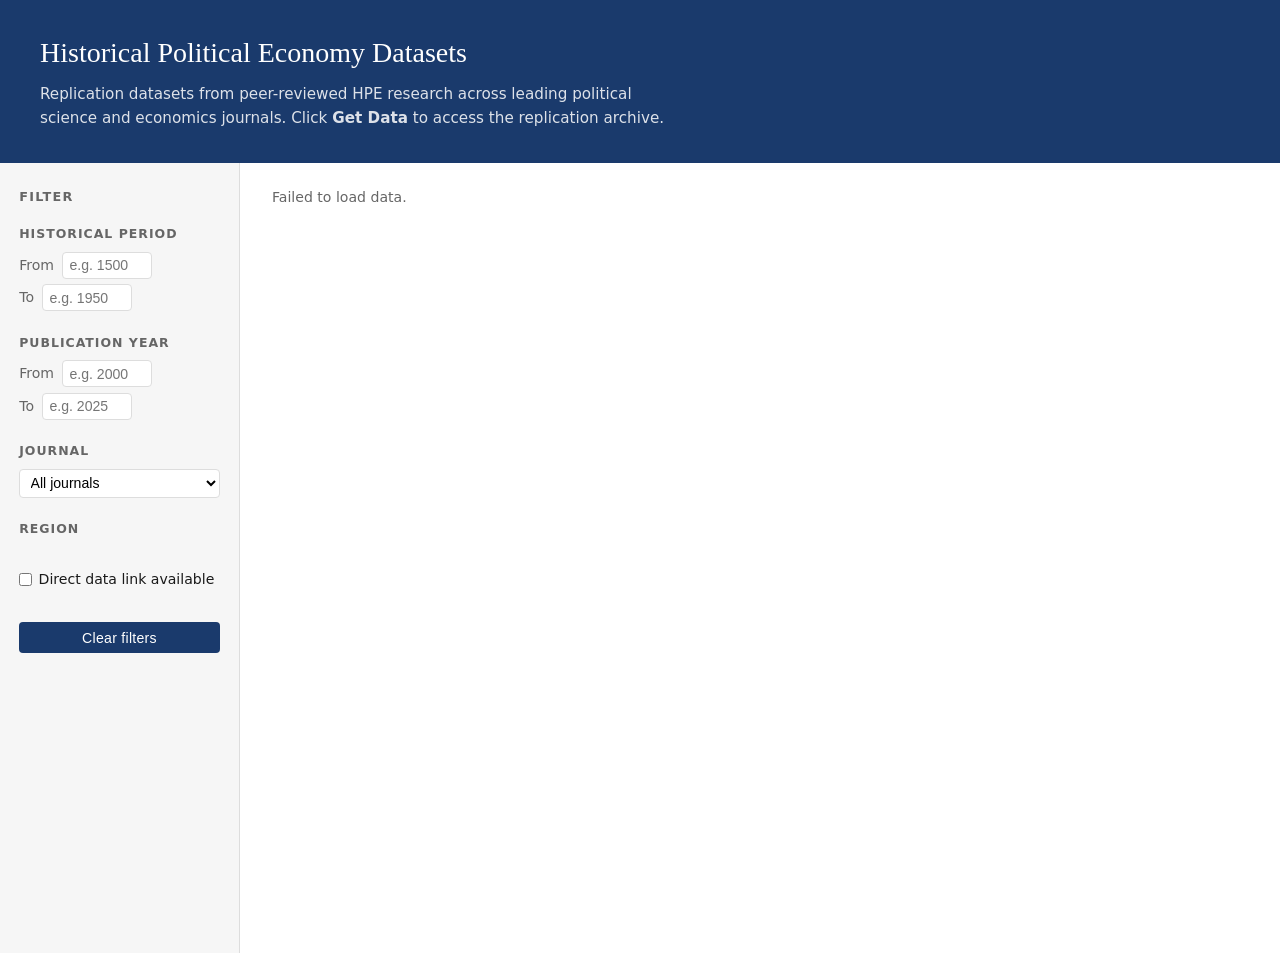
==== docs/index.html @ f0c0f616 "Additional work; project should now be able to produce the webpage" ====
<!DOCTYPE html>
<html lang="en">
<head>
  <meta charset="UTF-8">
  <meta name="viewport" content="width=device-width, initial-scale=1.0">
  <title>HPE Dataset Browser</title>
  <link rel="stylesheet" href="style.css">
</head>
<body>
  <header>
    <h1>Historical Political Economy Datasets</h1>
    <p class="subtitle">
      Replication datasets from peer-reviewed HPE research across leading political science
      and economics journals. Click <strong>Get Data</strong> to access the replication archive.
    </p>
  </header>

  <div class="layout">
    <aside class="filters">
      <h2>Filter</h2>

      <section>
        <h3>Historical Period</h3>
        <div class="range-inputs">
          <label>From <input type="number" id="period-from" placeholder="e.g. 1500"></label>
          <label>To <input type="number" id="period-to" placeholder="e.g. 1950"></label>
        </div>
      </section>

      <section>
        <h3>Publication Year</h3>
        <div class="range-inputs">
          <label>From <input type="number" id="pub-from" placeholder="e.g. 2000"></label>
          <label>To <input type="number" id="pub-to" placeholder="e.g. 2025"></label>
        </div>
      </section>

      <section>
        <h3>Journal</h3>
        <select id="journal-filter">
          <option value="">All journals</option>
        </select>
      </section>

      <section>
        <h3>Region</h3>
        <div id="region-filters" class="checkbox-group"></div>
      </section>

      <section>
        <label class="toggle-label">
          <input type="checkbox" id="data-available">
          Direct data link available
        </label>
      </section>

      <button id="clear-filters">Clear filters</button>
    </aside>

    <main>
      <p class="results-count" id="results-count"></p>
      <ul id="results" class="results-list"></ul>
    </main>
  </div>

  <script src="app.js"></script>
</body>
</html>
---- docs/style.css ----
:root {
  --navy:       #1a3a6c;
  --navy-light: #2c5aa0;
  --red:        #c8102e;
  --red-dark:   #a00d24;
  --grey-bg:    #f6f6f6;
  --grey-border:#ddd;
  --grey-muted: #666;
  --text:       #1a1a1a;
  --radius:     4px;
  --sans: system-ui, -apple-system, "Segoe UI", Helvetica, Arial, sans-serif;
  --serif: Georgia, "Times New Roman", serif;
}

*, *::before, *::after { box-sizing: border-box; margin: 0; padding: 0; }

body {
  font-family: var(--sans);
  font-size: 15px;
  color: var(--text);
  background: #fff;
  line-height: 1.5;
}

/* ── Header ─────────────────────────────────────────────────────────── */
header {
  background: var(--navy);
  color: #fff;
  padding: 2rem 2.5rem;
}

header h1 {
  font-family: var(--serif);
  font-size: 1.75rem;
  font-weight: normal;
  margin-bottom: .5rem;
}

.subtitle {
  font-size: .95rem;
  opacity: .85;
  max-width: 65ch;
  line-height: 1.6;
}

/* ── Layout ──────────────────────────────────────────────────────────── */
.layout {
  display: flex;
  min-height: calc(100vh - 110px);
}

/* ── Sidebar ─────────────────────────────────────────────────────────── */
aside.filters {
  width: 240px;
  flex-shrink: 0;
  padding: 1.5rem 1.2rem;
  background: var(--grey-bg);
  border-right: 1px solid var(--grey-border);
}

aside.filters h2 {
  font-size: .8rem;
  font-weight: 700;
  text-transform: uppercase;
  letter-spacing: .1em;
  color: var(--grey-muted);
  margin-bottom: 1.2rem;
}

aside.filters section {
  margin-bottom: 1.4rem;
}

aside.filters h3 {
  font-size: .78rem;
  font-weight: 700;
  text-transform: uppercase;
  letter-spacing: .08em;
  color: var(--grey-muted);
  margin-bottom: .5rem;
}

.range-inputs {
  display: flex;
  flex-direction: column;
  gap: .35rem;
}

.range-inputs label {
  display: flex;
  align-items: center;
  gap: .5rem;
  font-size: .88rem;
  color: var(--grey-muted);
}

.range-inputs input[type=number],
select {
  border: 1px solid var(--grey-border);
  border-radius: var(--radius);
  padding: .28rem .4rem;
  font-size: .88rem;
  background: #fff;
}

.range-inputs input[type=number] { width: 90px; }
select { width: 100%; }

.checkbox-group {
  display: flex;
  flex-direction: column;
  gap: .3rem;
  max-height: 200px;
  overflow-y: auto;
}

.checkbox-group label,
.toggle-label {
  display: flex;
  align-items: center;
  gap: .4rem;
  font-size: .88rem;
  cursor: pointer;
}

#clear-filters {
  margin-top: .6rem;
  width: 100%;
  padding: .45rem;
  background: var(--navy);
  color: #fff;
  border: none;
  border-radius: var(--radius);
  cursor: pointer;
  font-size: .88rem;
  letter-spacing: .02em;
}

#clear-filters:hover { background: var(--navy-light); }

/* ── Main / results ──────────────────────────────────────────────────── */
main {
  flex: 1;
  padding: 1.5rem 2rem;
  max-width: 860px;
}

.results-count {
  font-size: .88rem;
  color: var(--grey-muted);
  margin-bottom: 1rem;
}

.results-list {
  list-style: none;
  display: flex;
  flex-direction: column;
  gap: .85rem;
}

/* ── Card ────────────────────────────────────────────────────────────── */
.card {
  border: 1px solid var(--grey-border);
  border-radius: var(--radius);
  padding: 1rem 1.2rem;
  background: #fff;
}

.card-meta {
  display: flex;
  align-items: center;
  flex-wrap: wrap;
  gap: .5rem;
  margin-bottom: .4rem;
}

.journal-badge {
  font-size: .72rem;
  font-weight: 700;
  text-transform: uppercase;
  letter-spacing: .08em;
  color: var(--navy);
  background: #e4eaf5;
  padding: .1rem .45rem;
  border-radius: var(--radius);
}

.pub-year,
.hist-period {
  font-size: .82rem;
  color: var(--grey-muted);
}

.hist-period::before {
  content: '·';
  margin-right: .4rem;
}

.card-title {
  font-family: var(--serif);
  font-size: 1rem;
  font-weight: normal;
  line-height: 1.4;
  margin-bottom: .25rem;
}

.card-authors {
  font-size: .85rem;
  color: var(--grey-muted);
  margin-bottom: .55rem;
}

.tags {
  display: flex;
  flex-wrap: wrap;
  gap: .3rem;
  margin-bottom: .75rem;
}

.tag {
  font-size: .72rem;
  background: #eef4ee;
  border: 1px solid #c3d9c3;
  color: #2a5a2a;
  padding: .1rem .5rem;
  border-radius: 12px;
}

.card-actions {
  display: flex;
  align-items: center;
  gap: .6rem;
}

.btn-data {
  display: inline-block;
  background: var(--red);
  color: #fff;
  text-decoration: none;
  padding: .35rem .85rem;
  border-radius: var(--radius);
  font-size: .85rem;
  font-weight: 500;
}

.btn-data:hover { background: var(--red-dark); }

.btn-article {
  font-size: .85rem;
  color: var(--navy-light);
  text-decoration: none;
}

.btn-article:hover { text-decoration: underline; }

/* ── Responsive ──────────────────────────────────────────────────────── */
@media (max-width: 680px) {
  .layout { flex-direction: column; }
  aside.filters {
    width: 100%;
    border-right: none;
    border-bottom: 1px solid var(--grey-border);
  }
  main { padding: 1rem; }
}
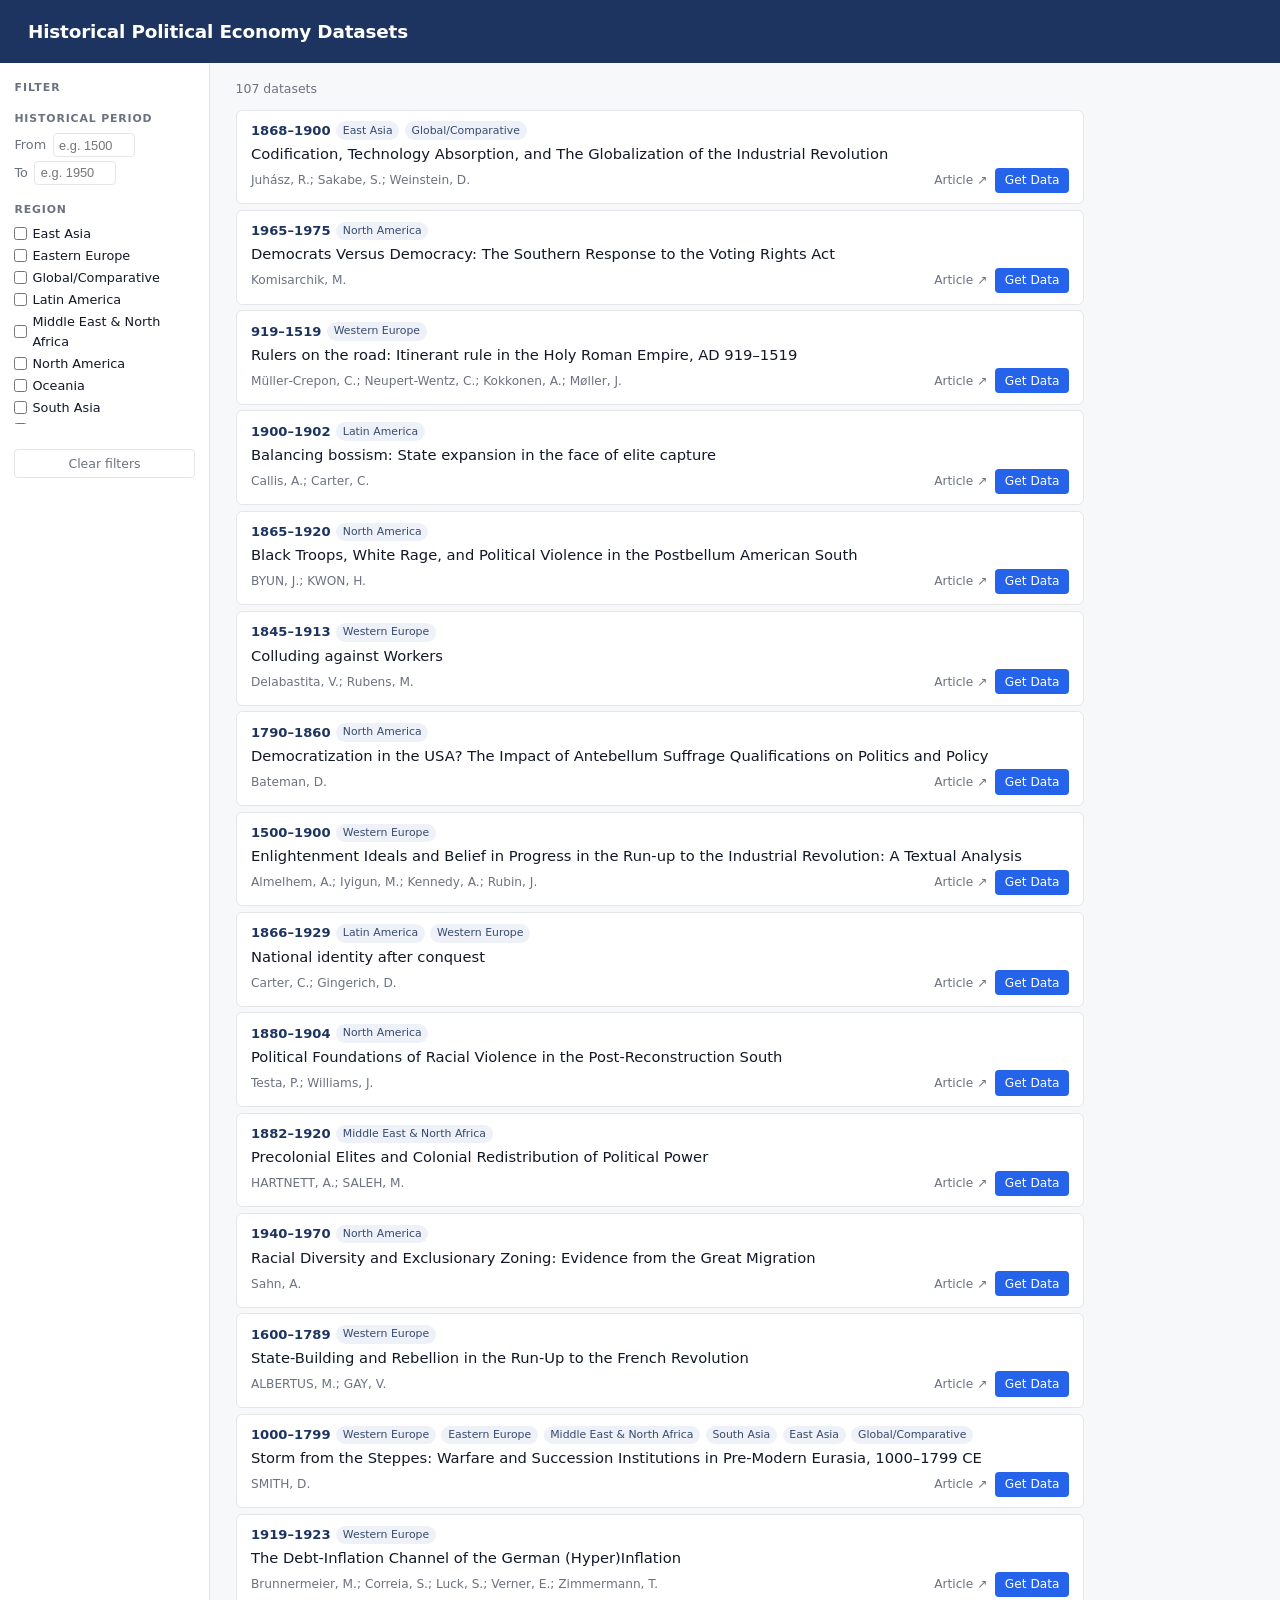
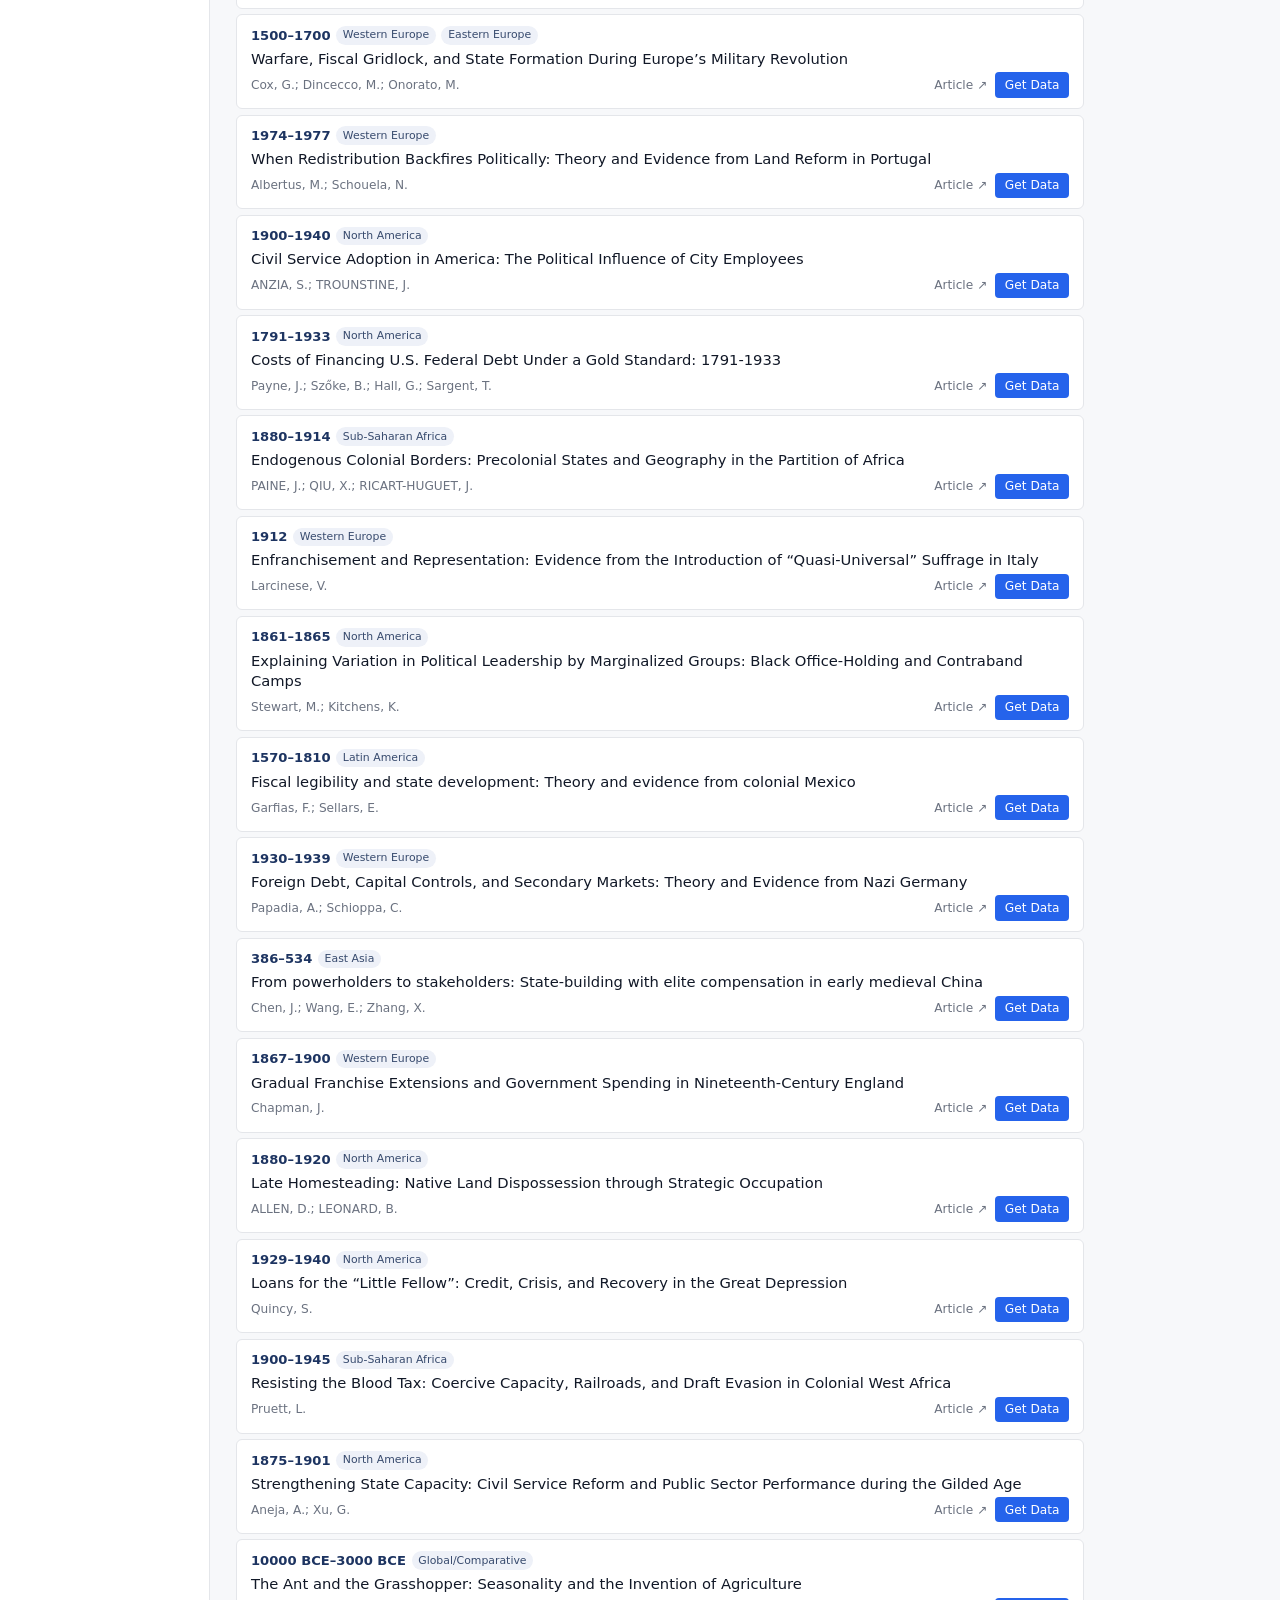
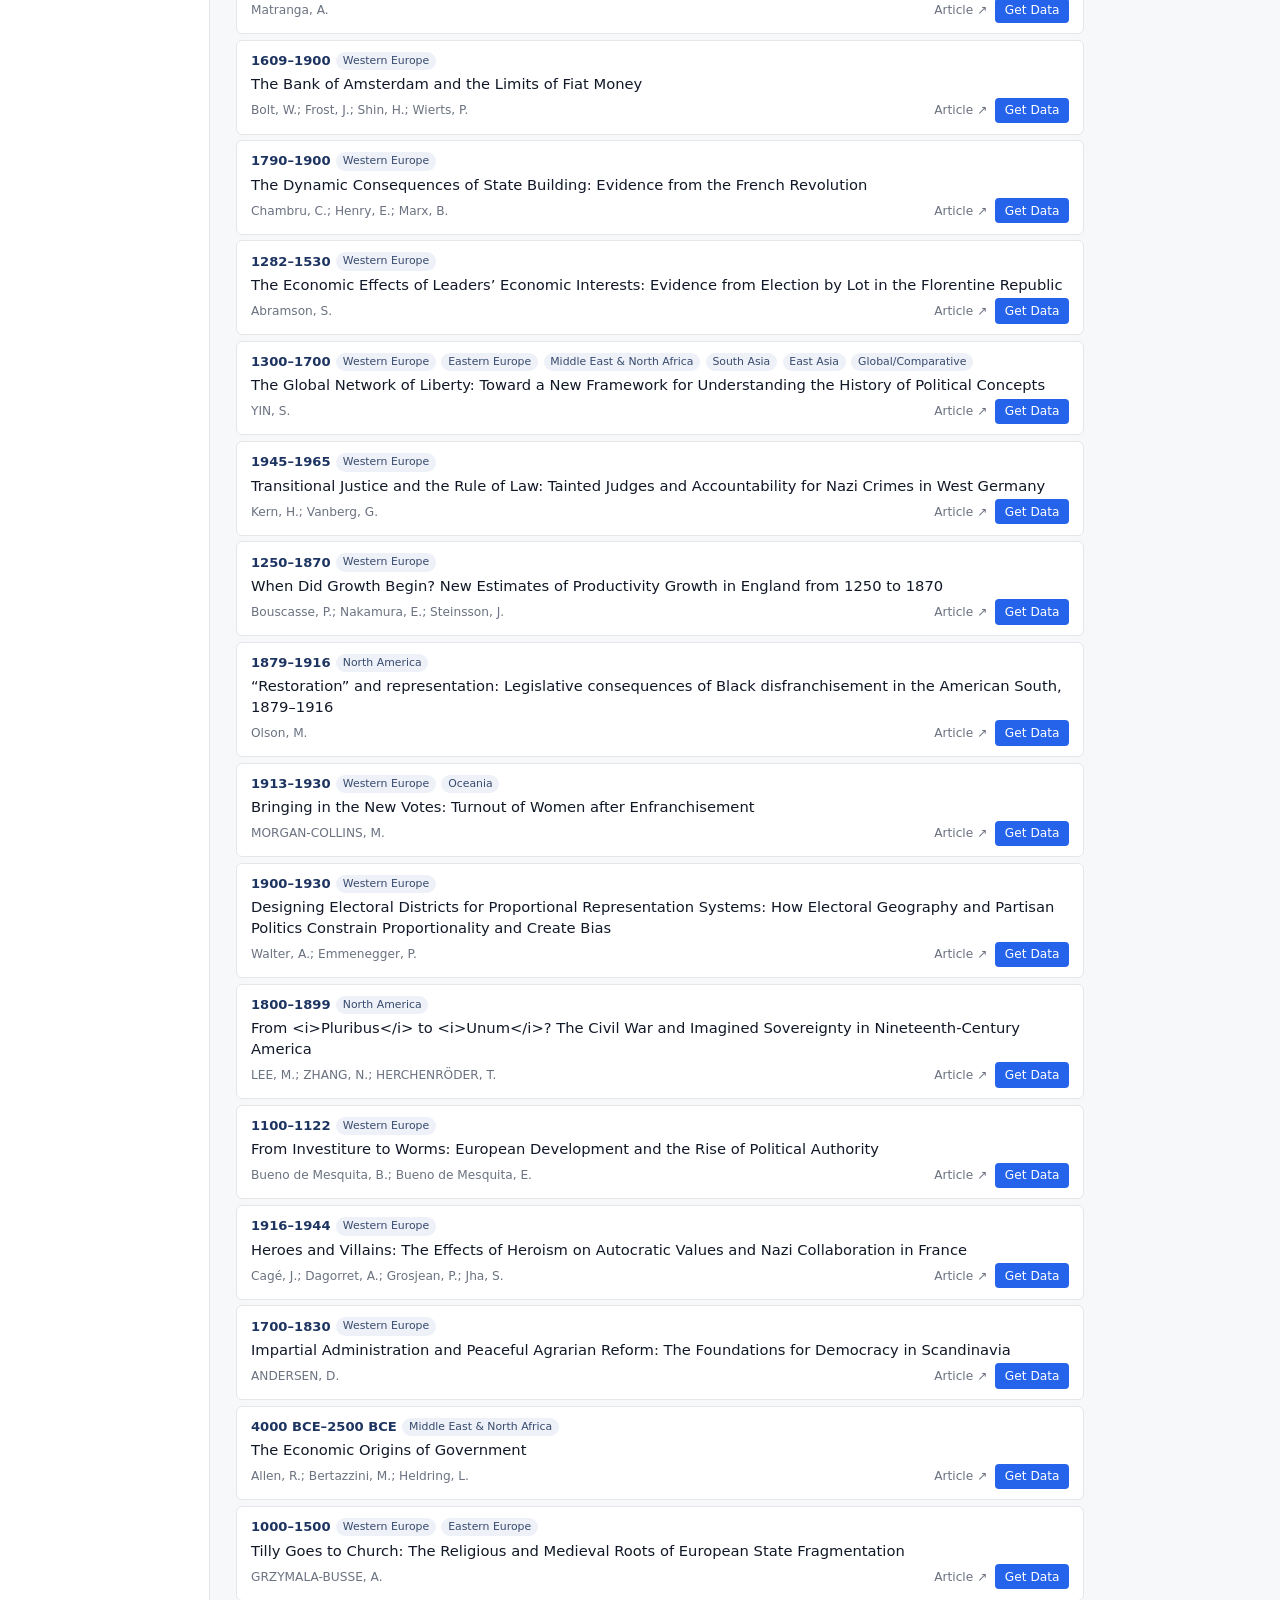
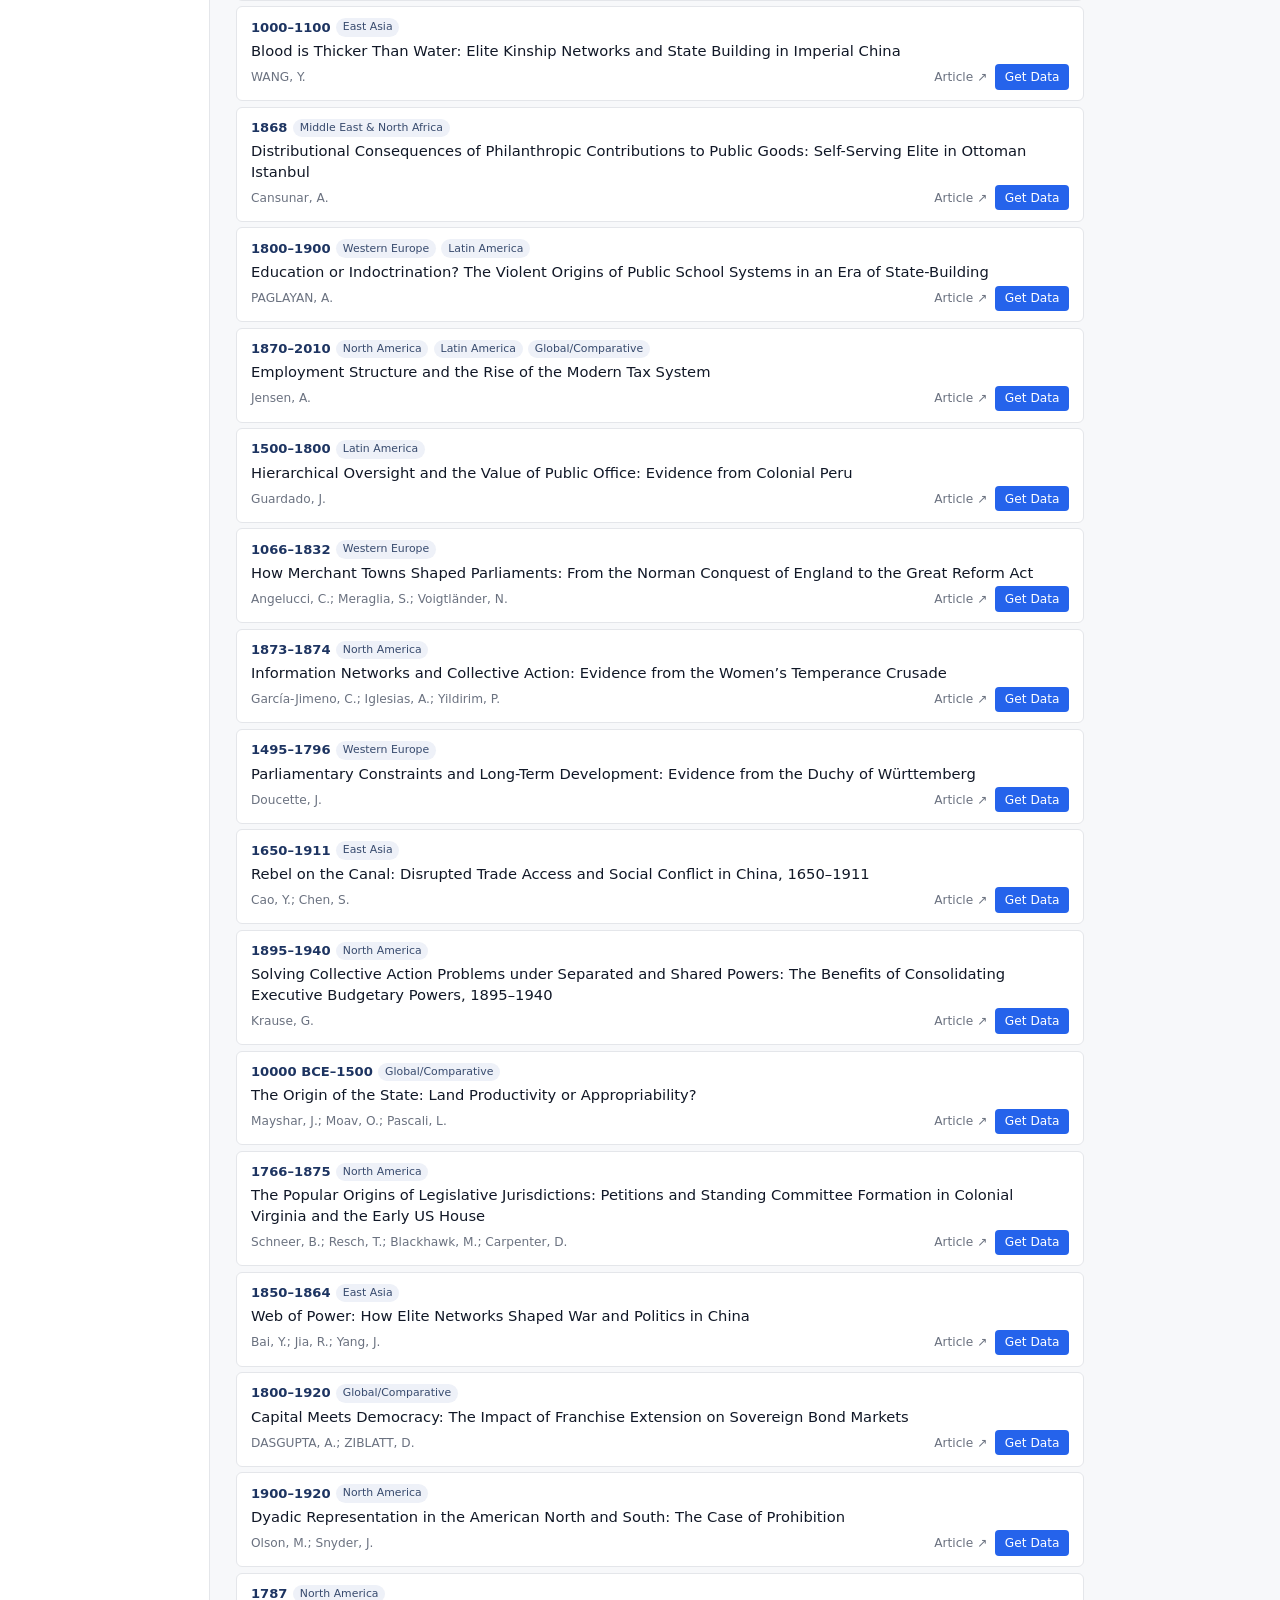
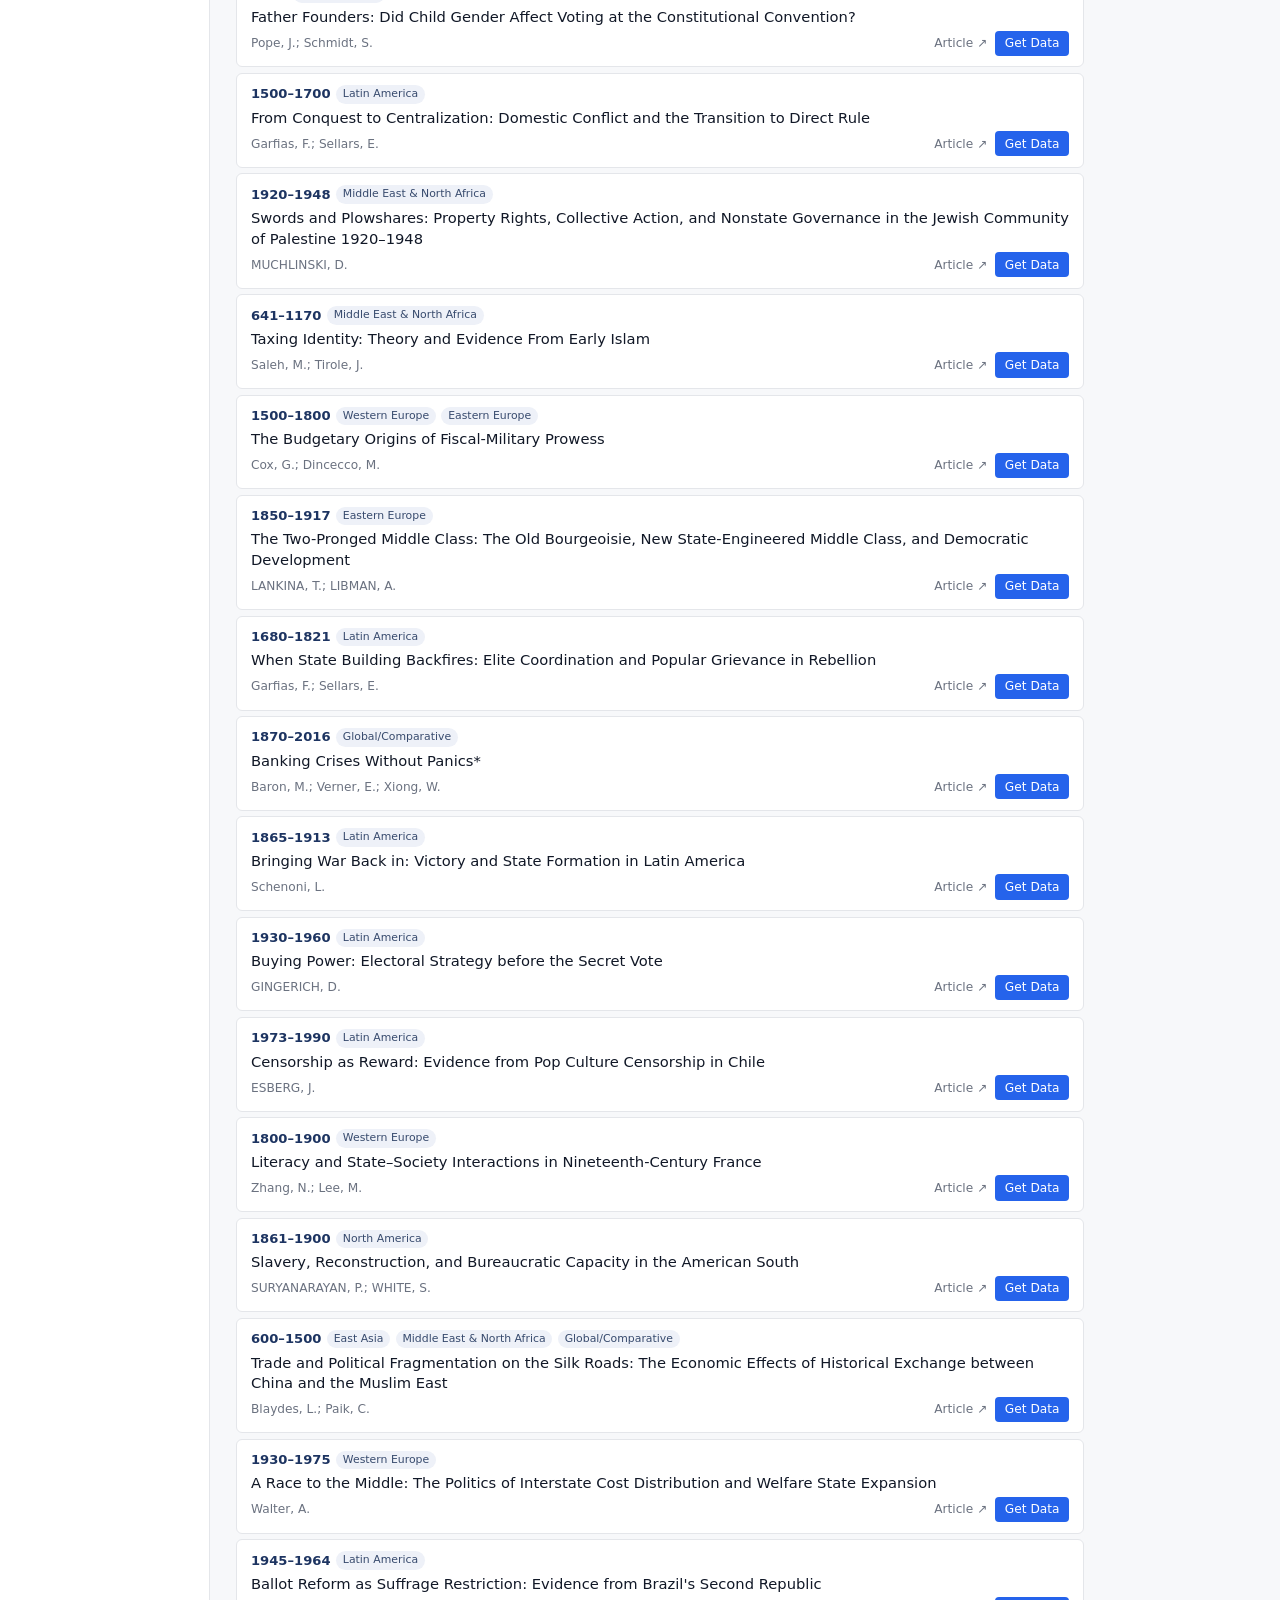
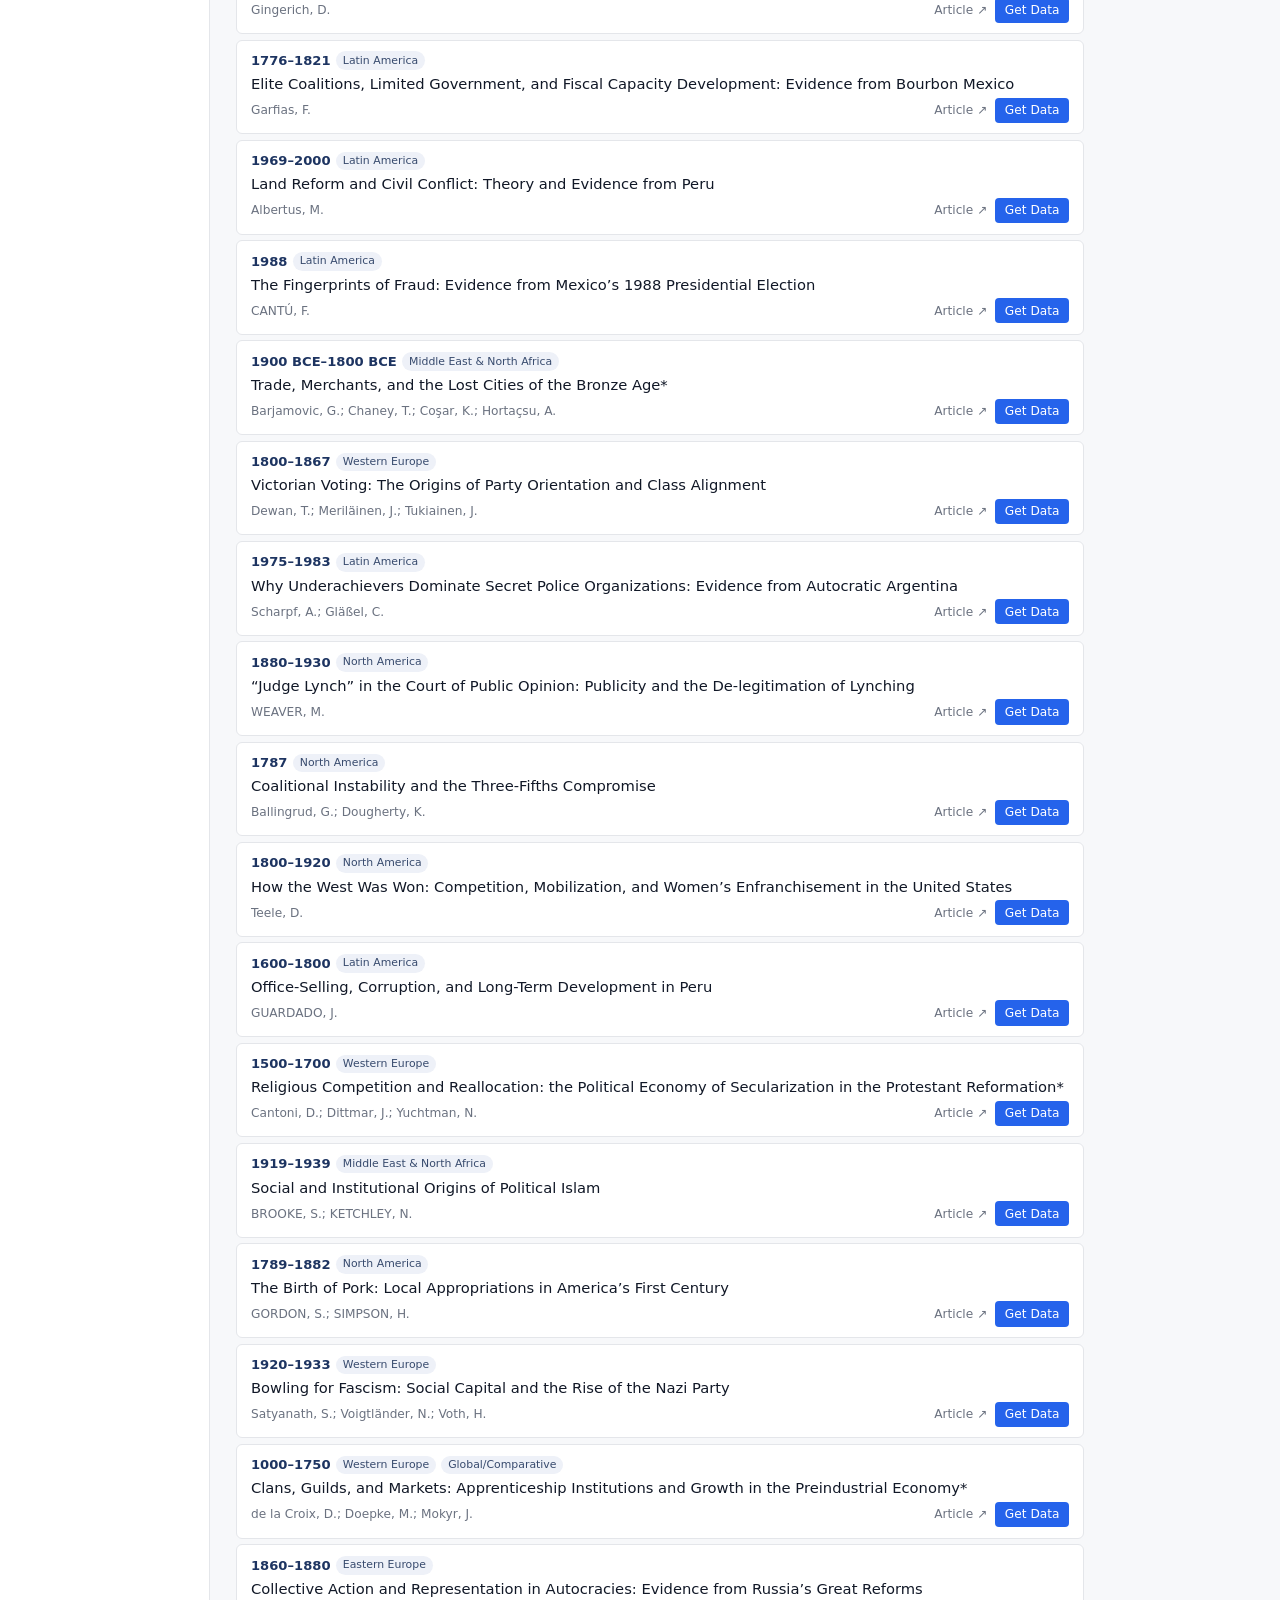
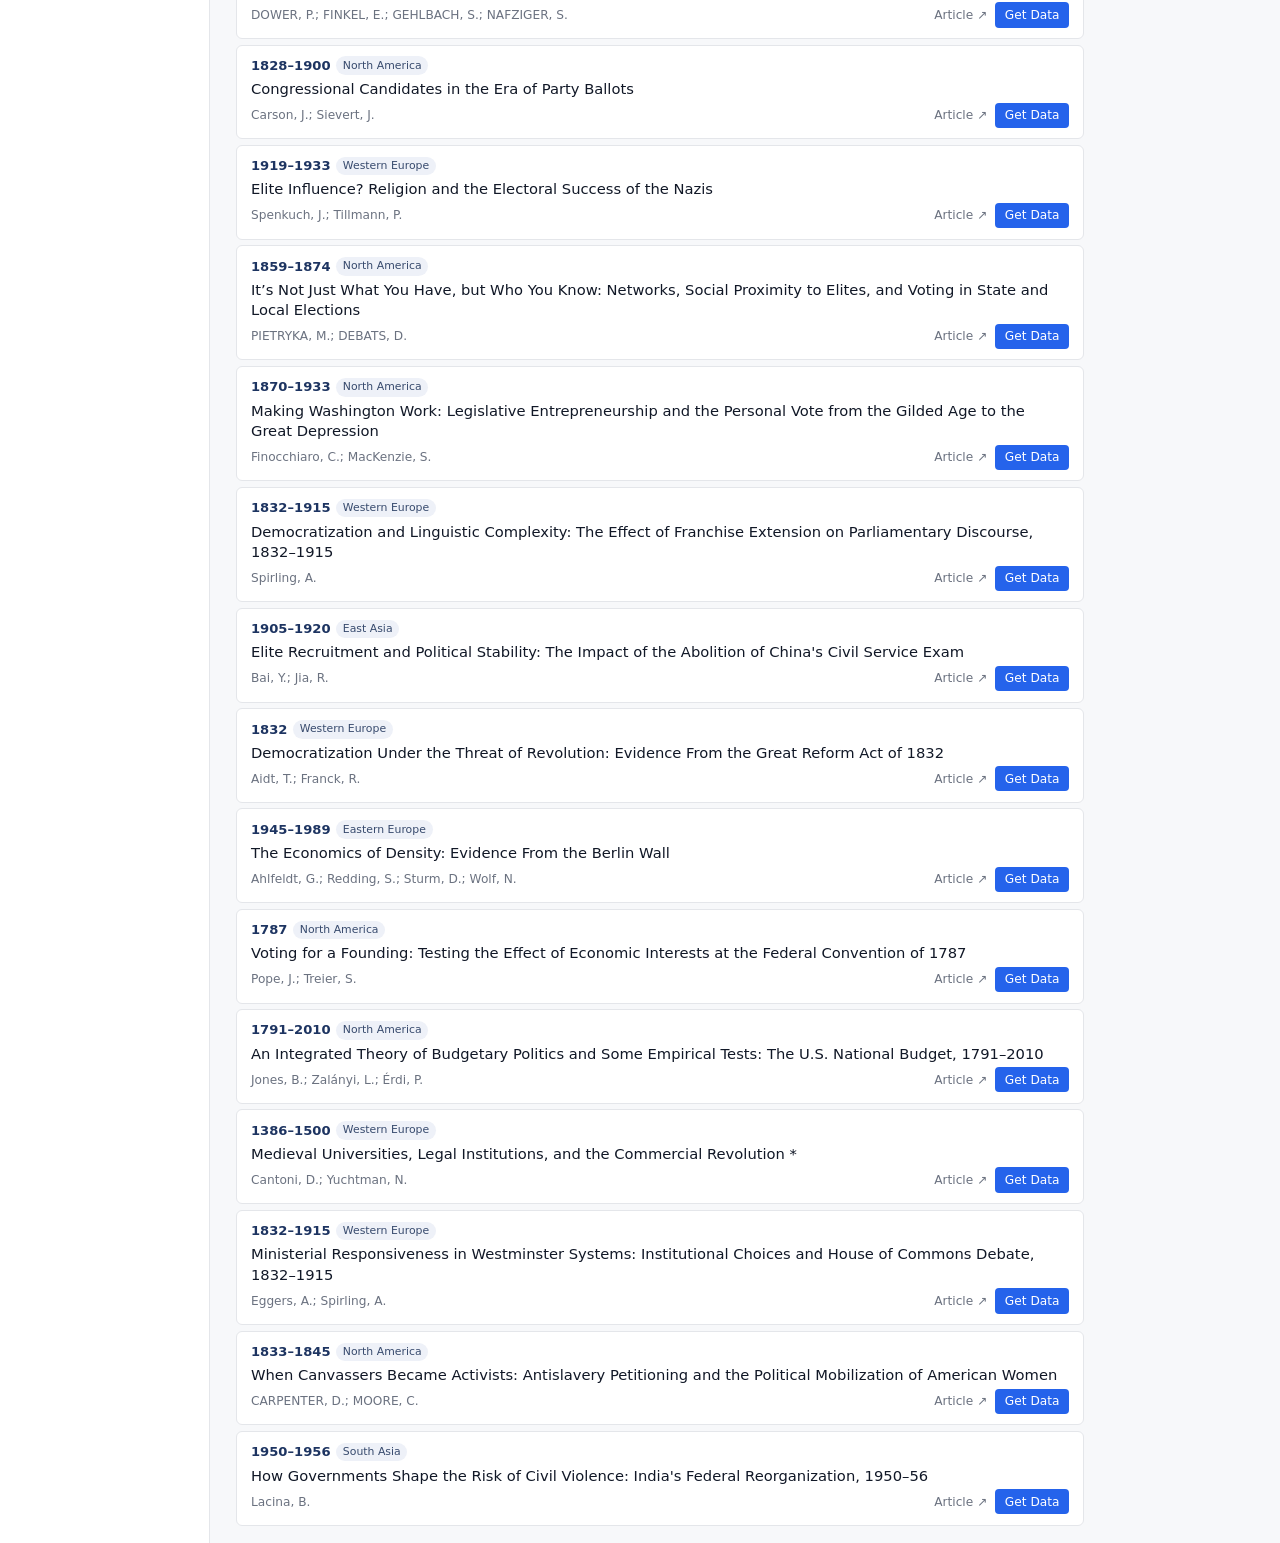
==== commit 79b371e7: "Website complete" ====
--- a/docs/index.html
+++ b/docs/index.html
@@ -9,10 +9,6 @@
 <body>
   <header>
     <h1>Historical Political Economy Datasets</h1>
-    <p class="subtitle">
-      Replication datasets from peer-reviewed HPE research across leading political science
-      and economics journals. Click <strong>Get Data</strong> to access the replication archive.
-    </p>
   </header>
 
   <div class="layout">
@@ -28,30 +24,8 @@
       </section>
 
       <section>
-        <h3>Publication Year</h3>
-        <div class="range-inputs">
-          <label>From <input type="number" id="pub-from" placeholder="e.g. 2000"></label>
-          <label>To <input type="number" id="pub-to" placeholder="e.g. 2025"></label>
-        </div>
-      </section>
-
-      <section>
-        <h3>Journal</h3>
-        <select id="journal-filter">
-          <option value="">All journals</option>
-        </select>
-      </section>
-
-      <section>
         <h3>Region</h3>
         <div id="region-filters" class="checkbox-group"></div>
-      </section>
-
-      <section>
-        <label class="toggle-label">
-          <input type="checkbox" id="data-available">
-          Direct data link available
-        </label>
       </section>
 
       <button id="clear-filters">Clear filters</button>
--- a/docs/style.css
+++ b/docs/style.css
@@ -1,265 +1,247 @@
 :root {
-  --navy:       #1a3a6c;
-  --navy-light: #2c5aa0;
-  --red:        #c8102e;
-  --red-dark:   #a00d24;
-  --grey-bg:    #f6f6f6;
-  --grey-border:#ddd;
-  --grey-muted: #666;
-  --text:       #1a1a1a;
-  --radius:     4px;
+  --primary:  #1d3461;
+  --accent:   #2563eb;
+  --bg:       #f7f8fa;
+  --surface:  #ffffff;
+  --border:   #e4e6ea;
+  --muted:    #6b7280;
+  --text:     #111827;
+  --radius:   6px;
   --sans: system-ui, -apple-system, "Segoe UI", Helvetica, Arial, sans-serif;
-  --serif: Georgia, "Times New Roman", serif;
 }
 
 *, *::before, *::after { box-sizing: border-box; margin: 0; padding: 0; }
 
 body {
   font-family: var(--sans);
-  font-size: 15px;
-  color: var(--text);
-  background: #fff;
+  font-size: 14px;
+  color: var(--text);
+  background: var(--bg);
   line-height: 1.5;
 }
 
 /* ── Header ─────────────────────────────────────────────────────────── */
 header {
-  background: var(--navy);
+  background: var(--primary);
   color: #fff;
-  padding: 2rem 2.5rem;
+  padding: 1.1rem 1.75rem;
 }
 
 header h1 {
-  font-family: var(--serif);
-  font-size: 1.75rem;
-  font-weight: normal;
-  margin-bottom: .5rem;
-}
-
-.subtitle {
-  font-size: .95rem;
-  opacity: .85;
-  max-width: 65ch;
-  line-height: 1.6;
+  font-size: 1.15rem;
+  font-weight: 600;
+  letter-spacing: -.01em;
 }
 
 /* ── Layout ──────────────────────────────────────────────────────────── */
 .layout {
   display: flex;
-  min-height: calc(100vh - 110px);
+  min-height: calc(100vh - 52px);
 }
 
 /* ── Sidebar ─────────────────────────────────────────────────────────── */
 aside.filters {
-  width: 240px;
+  width: 210px;
   flex-shrink: 0;
-  padding: 1.5rem 1.2rem;
-  background: var(--grey-bg);
-  border-right: 1px solid var(--grey-border);
+  padding: 1.1rem .9rem;
+  background: var(--surface);
+  border-right: 1px solid var(--border);
 }
 
 aside.filters h2 {
-  font-size: .8rem;
+  font-size: .68rem;
   font-weight: 700;
   text-transform: uppercase;
   letter-spacing: .1em;
-  color: var(--grey-muted);
-  margin-bottom: 1.2rem;
+  color: var(--muted);
+  margin-bottom: .9rem;
 }
 
 aside.filters section {
-  margin-bottom: 1.4rem;
+  margin-bottom: 1.1rem;
 }
 
 aside.filters h3 {
-  font-size: .78rem;
+  font-size: .68rem;
   font-weight: 700;
   text-transform: uppercase;
   letter-spacing: .08em;
-  color: var(--grey-muted);
-  margin-bottom: .5rem;
+  color: var(--muted);
+  margin-bottom: .35rem;
 }
 
 .range-inputs {
+  display: flex;
+  flex-direction: column;
+  gap: .22rem;
+}
+
+.range-inputs label {
+  display: flex;
+  align-items: center;
+  gap: .4rem;
+  font-size: .8rem;
+  color: var(--muted);
+}
+
+.range-inputs input[type=number],
+select {
+  border: 1px solid var(--border);
+  border-radius: 4px;
+  padding: .22rem .35rem;
+  font-size: .8rem;
+  background: #fff;
+  color: var(--text);
+}
+
+.range-inputs input[type=number] { width: 82px; }
+select { width: 100%; }
+
+.checkbox-group {
+  display: flex;
+  flex-direction: column;
+  gap: .18rem;
+  max-height: 200px;
+  overflow-y: auto;
+}
+
+.checkbox-group label {
+  display: flex;
+  align-items: center;
+  gap: .32rem;
+  font-size: .8rem;
+  cursor: pointer;
+}
+
+#clear-filters {
+  margin-top: .45rem;
+  width: 100%;
+  padding: .38rem;
+  background: transparent;
+  color: var(--muted);
+  border: 1px solid var(--border);
+  border-radius: 4px;
+  cursor: pointer;
+  font-size: .78rem;
+  font-family: var(--sans);
+}
+
+#clear-filters:hover {
+  background: var(--bg);
+  color: var(--text);
+}
+
+/* ── Main ────────────────────────────────────────────────────────────── */
+main {
+  flex: 1;
+  padding: 1.1rem 1.6rem;
+  max-width: 900px;
+}
+
+.results-count {
+  font-size: .78rem;
+  color: var(--muted);
+  margin-bottom: .65rem;
+}
+
+.results-list {
+  list-style: none;
   display: flex;
   flex-direction: column;
   gap: .35rem;
 }
 
-.range-inputs label {
-  display: flex;
-  align-items: center;
-  gap: .5rem;
-  font-size: .88rem;
-  color: var(--grey-muted);
-}
-
-.range-inputs input[type=number],
-select {
-  border: 1px solid var(--grey-border);
-  border-radius: var(--radius);
-  padding: .28rem .4rem;
-  font-size: .88rem;
-  background: #fff;
-}
-
-.range-inputs input[type=number] { width: 90px; }
-select { width: 100%; }
-
-.checkbox-group {
-  display: flex;
-  flex-direction: column;
-  gap: .3rem;
-  max-height: 200px;
-  overflow-y: auto;
-}
-
-.checkbox-group label,
-.toggle-label {
-  display: flex;
-  align-items: center;
-  gap: .4rem;
-  font-size: .88rem;
-  cursor: pointer;
-}
-
-#clear-filters {
-  margin-top: .6rem;
-  width: 100%;
-  padding: .45rem;
-  background: var(--navy);
-  color: #fff;
-  border: none;
-  border-radius: var(--radius);
-  cursor: pointer;
-  font-size: .88rem;
-  letter-spacing: .02em;
-}
-
-#clear-filters:hover { background: var(--navy-light); }
-
-/* ── Main / results ──────────────────────────────────────────────────── */
-main {
-  flex: 1;
-  padding: 1.5rem 2rem;
-  max-width: 860px;
-}
-
-.results-count {
-  font-size: .88rem;
-  color: var(--grey-muted);
-  margin-bottom: 1rem;
-}
-
-.results-list {
-  list-style: none;
-  display: flex;
-  flex-direction: column;
-  gap: .85rem;
-}
-
 /* ── Card ────────────────────────────────────────────────────────────── */
 .card {
-  border: 1px solid var(--grey-border);
+  background: var(--surface);
+  border: 1px solid var(--border);
   border-radius: var(--radius);
-  padding: 1rem 1.2rem;
-  background: #fff;
-}
-
-.card-meta {
+  padding: .65rem .9rem;
+  transition: border-color 120ms, box-shadow 120ms;
+}
+
+.card:hover {
+  border-color: #b0bcd4;
+  box-shadow: 0 1px 5px rgba(0, 0, 0, .06);
+}
+
+.card-top {
   display: flex;
   align-items: center;
   flex-wrap: wrap;
+  gap: .35rem;
+  margin-bottom: .22rem;
+}
+
+.period {
+  font-size: .82rem;
+  font-weight: 700;
+  color: var(--primary);
+}
+
+.tag {
+  font-size: .68rem;
+  font-weight: 500;
+  background: #eef1f8;
+  color: #374a6d;
+  padding: .07rem .42rem;
+  border-radius: 10px;
+}
+
+.card-title {
+  font-size: .92rem;
+  font-weight: 500;
+  line-height: 1.4;
+  color: var(--text);
+  margin-bottom: .18rem;
+}
+
+.card-footer {
+  display: flex;
+  justify-content: space-between;
+  align-items: center;
+  margin-top: .12rem;
+}
+
+.card-authors {
+  font-size: .76rem;
+  color: var(--muted);
+}
+
+.card-links {
+  display: flex;
+  align-items: center;
   gap: .5rem;
-  margin-bottom: .4rem;
-}
-
-.journal-badge {
-  font-size: .72rem;
-  font-weight: 700;
-  text-transform: uppercase;
-  letter-spacing: .08em;
-  color: var(--navy);
-  background: #e4eaf5;
-  padding: .1rem .45rem;
-  border-radius: var(--radius);
-}
-
-.pub-year,
-.hist-period {
-  font-size: .82rem;
-  color: var(--grey-muted);
-}
-
-.hist-period::before {
-  content: '·';
-  margin-right: .4rem;
-}
-
-.card-title {
-  font-family: var(--serif);
-  font-size: 1rem;
-  font-weight: normal;
-  line-height: 1.4;
-  margin-bottom: .25rem;
-}
-
-.card-authors {
-  font-size: .85rem;
-  color: var(--grey-muted);
-  margin-bottom: .55rem;
-}
-
-.tags {
-  display: flex;
-  flex-wrap: wrap;
-  gap: .3rem;
-  margin-bottom: .75rem;
-}
-
-.tag {
-  font-size: .72rem;
-  background: #eef4ee;
-  border: 1px solid #c3d9c3;
-  color: #2a5a2a;
-  padding: .1rem .5rem;
-  border-radius: 12px;
-}
-
-.card-actions {
-  display: flex;
-  align-items: center;
-  gap: .6rem;
+  flex-shrink: 0;
+  margin-left: .75rem;
 }
 
 .btn-data {
   display: inline-block;
-  background: var(--red);
+  background: var(--accent);
   color: #fff;
   text-decoration: none;
-  padding: .35rem .85rem;
-  border-radius: var(--radius);
-  font-size: .85rem;
+  padding: .22rem .6rem;
+  border-radius: 4px;
+  font-size: .76rem;
   font-weight: 500;
-}
-
-.btn-data:hover { background: var(--red-dark); }
+  white-space: nowrap;
+}
+
+.btn-data:hover { background: #1d4ed8; }
 
 .btn-article {
-  font-size: .85rem;
-  color: var(--navy-light);
+  font-size: .76rem;
+  color: var(--muted);
   text-decoration: none;
-}
-
-.btn-article:hover { text-decoration: underline; }
+  white-space: nowrap;
+}
+
+.btn-article:hover { color: var(--accent); text-decoration: underline; }
 
 /* ── Responsive ──────────────────────────────────────────────────────── */
 @media (max-width: 680px) {
   .layout { flex-direction: column; }
-  aside.filters {
-    width: 100%;
-    border-right: none;
-    border-bottom: 1px solid var(--grey-border);
-  }
+  aside.filters { width: 100%; border-right: none; border-bottom: 1px solid var(--border); }
   main { padding: 1rem; }
 }
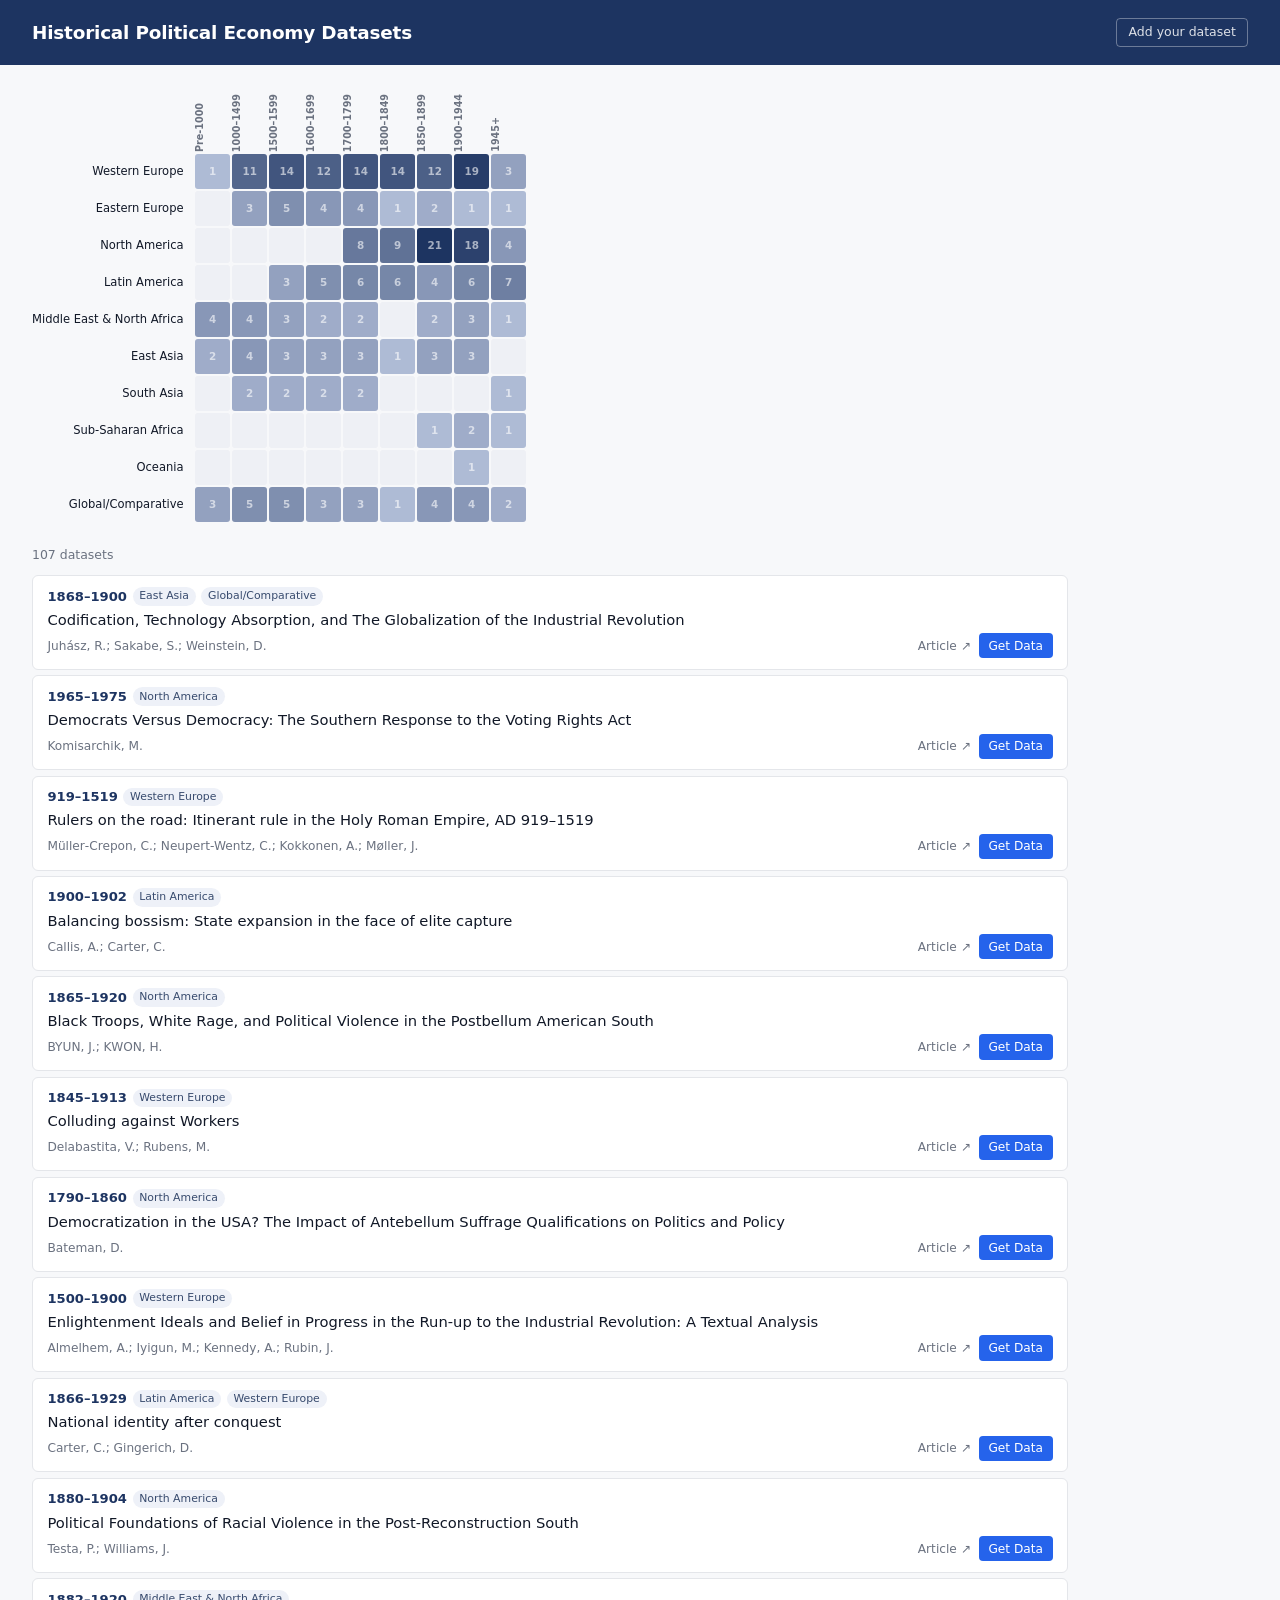
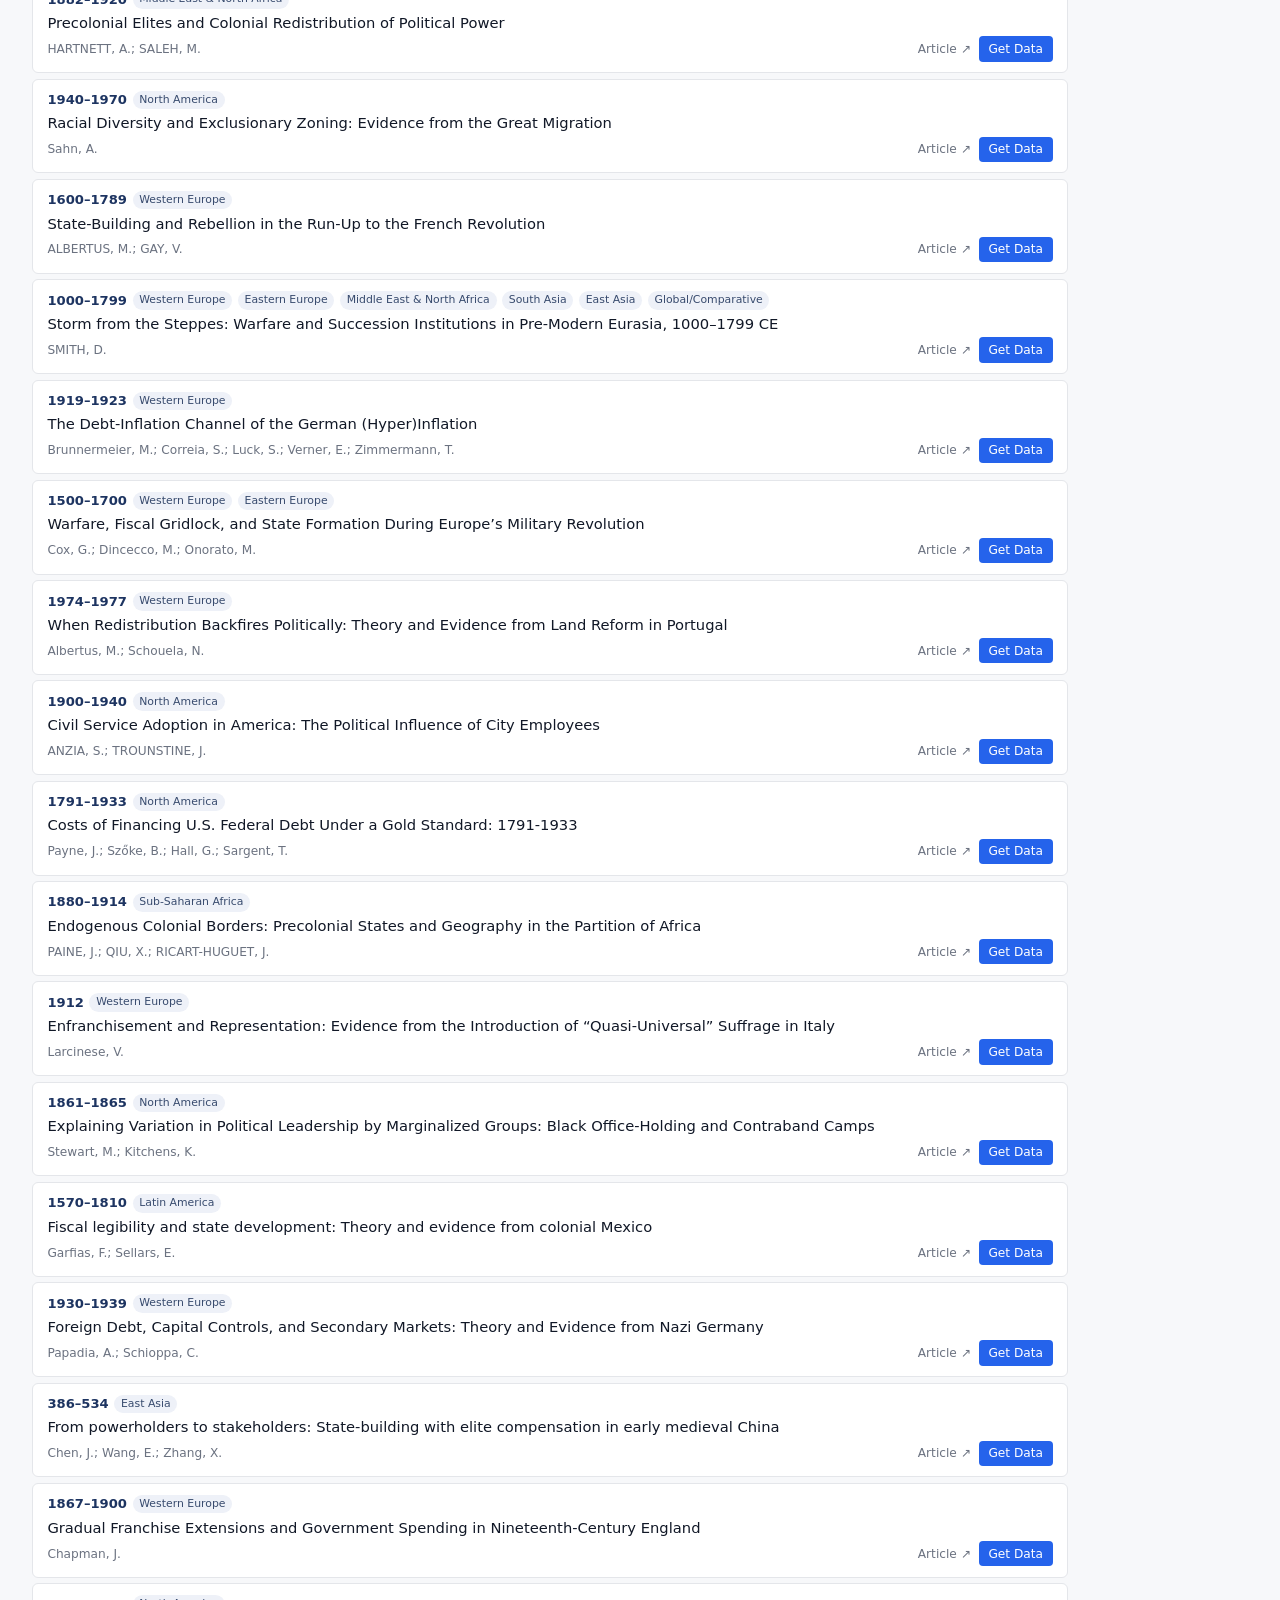
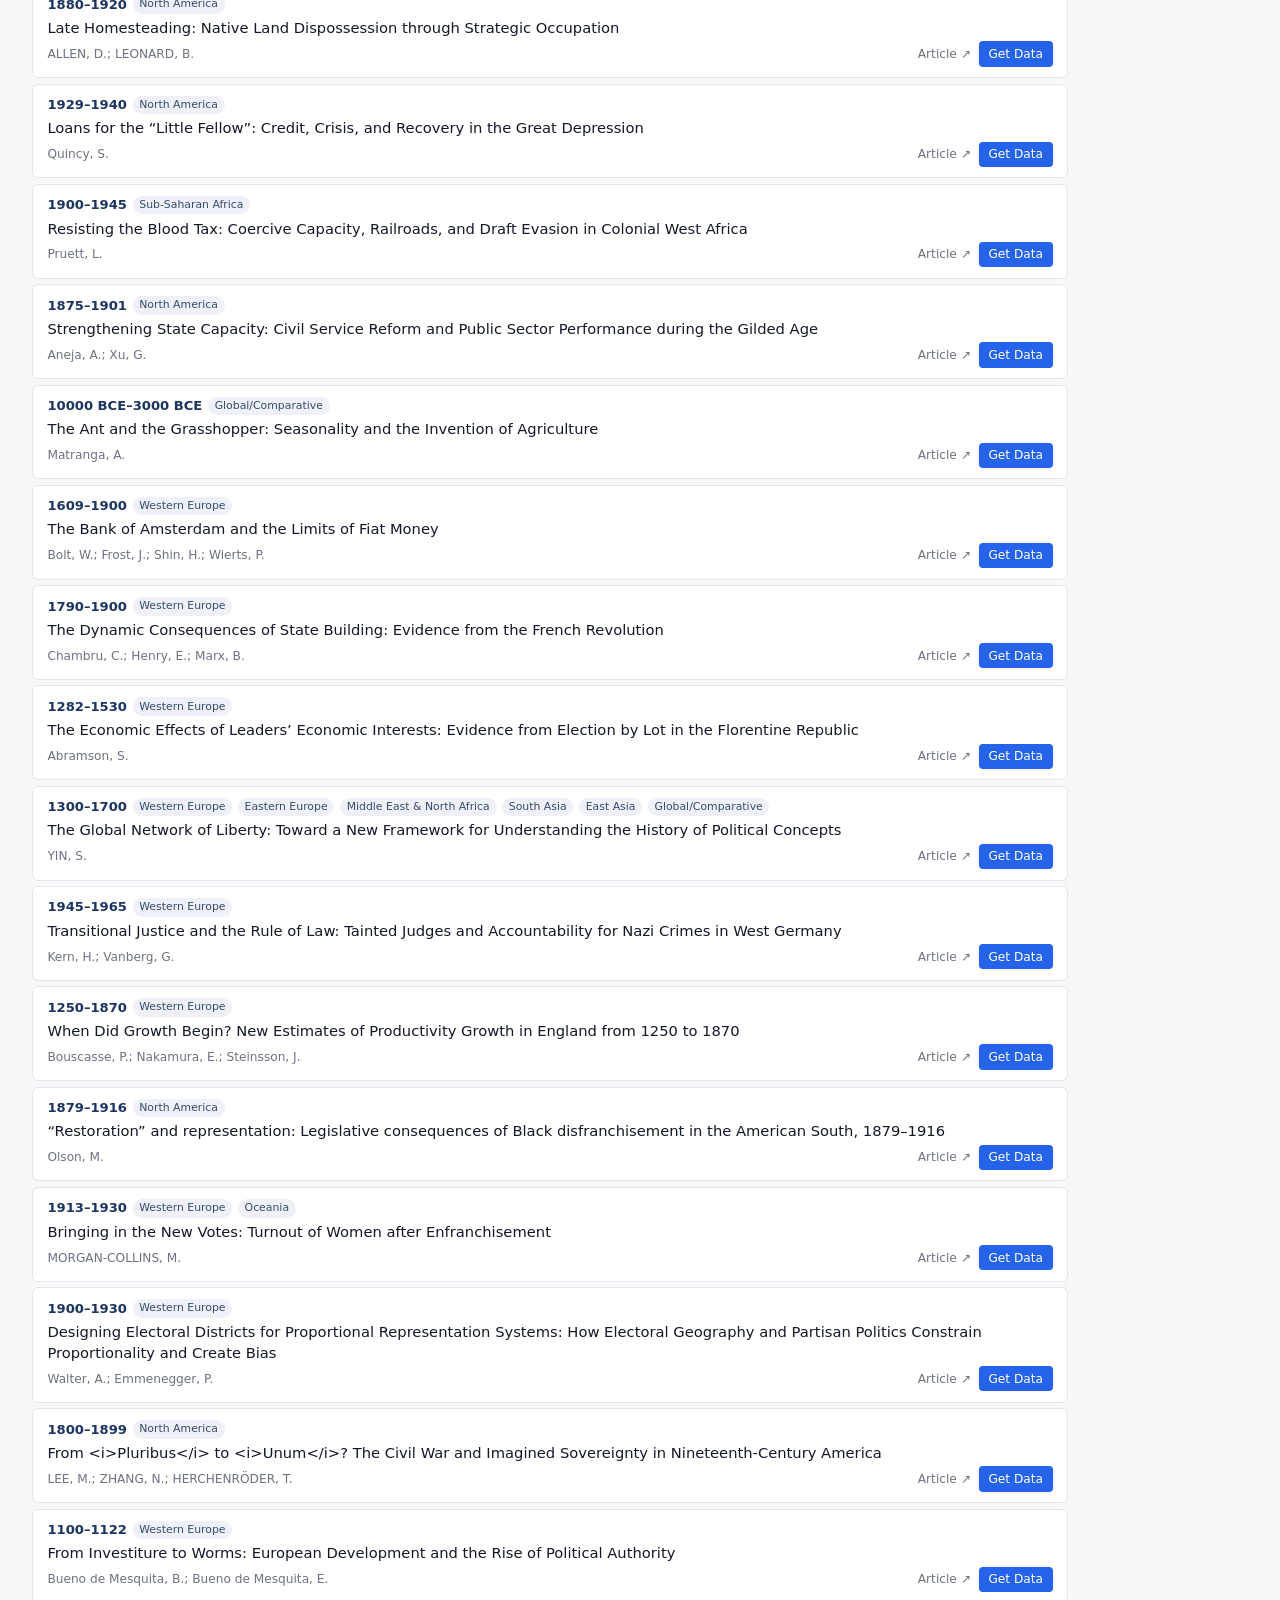
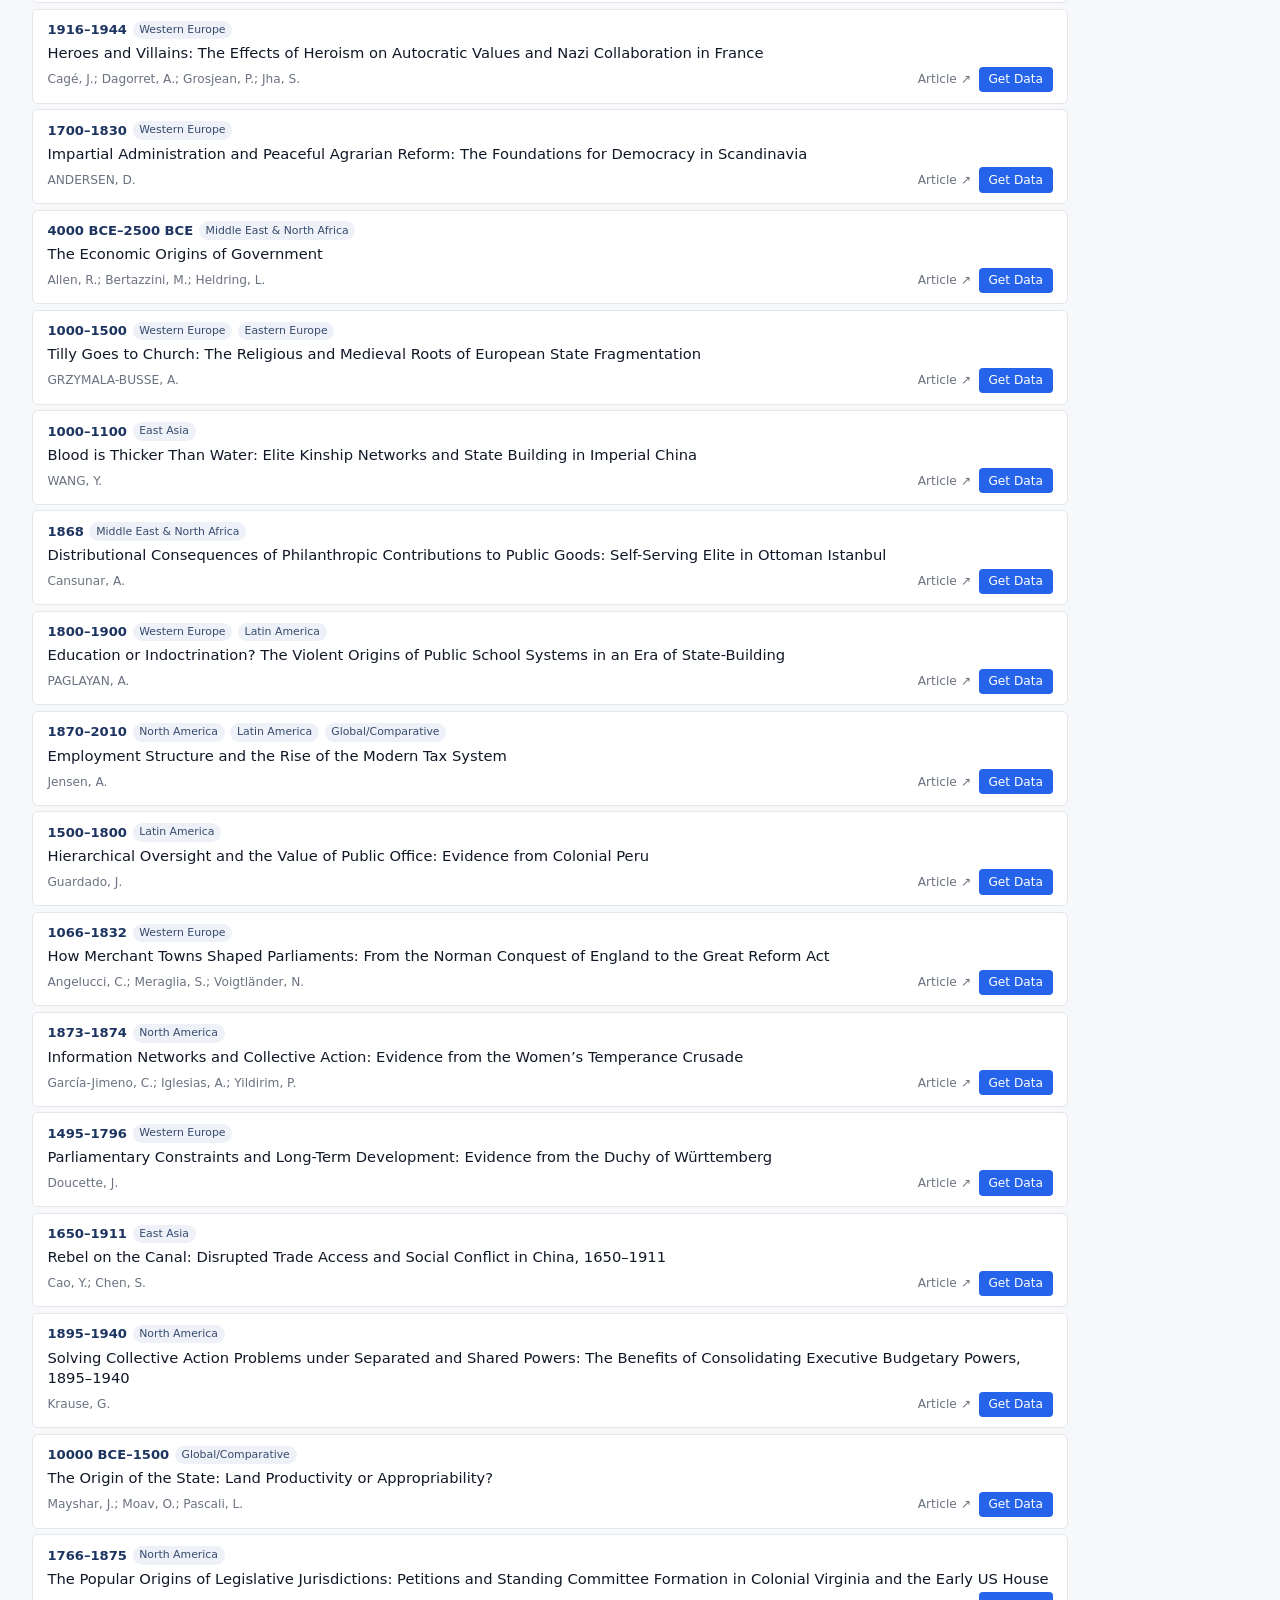
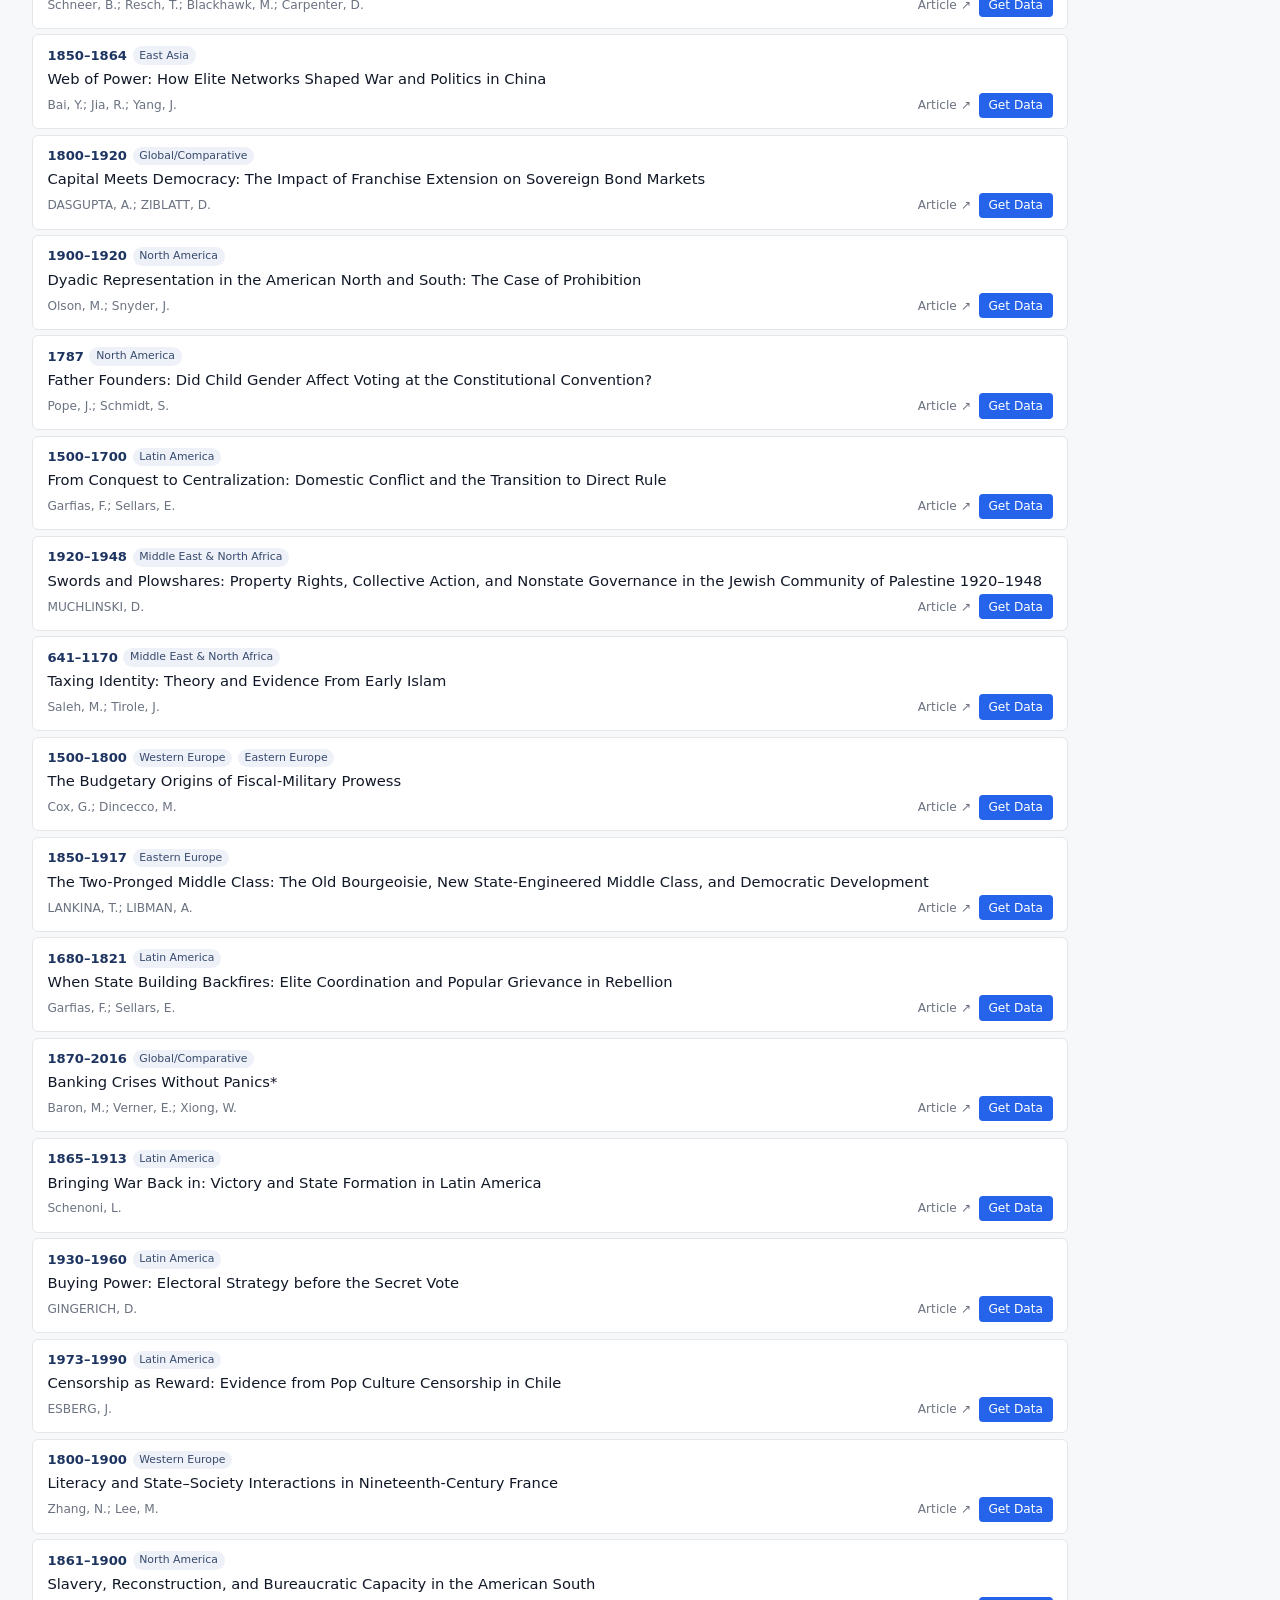
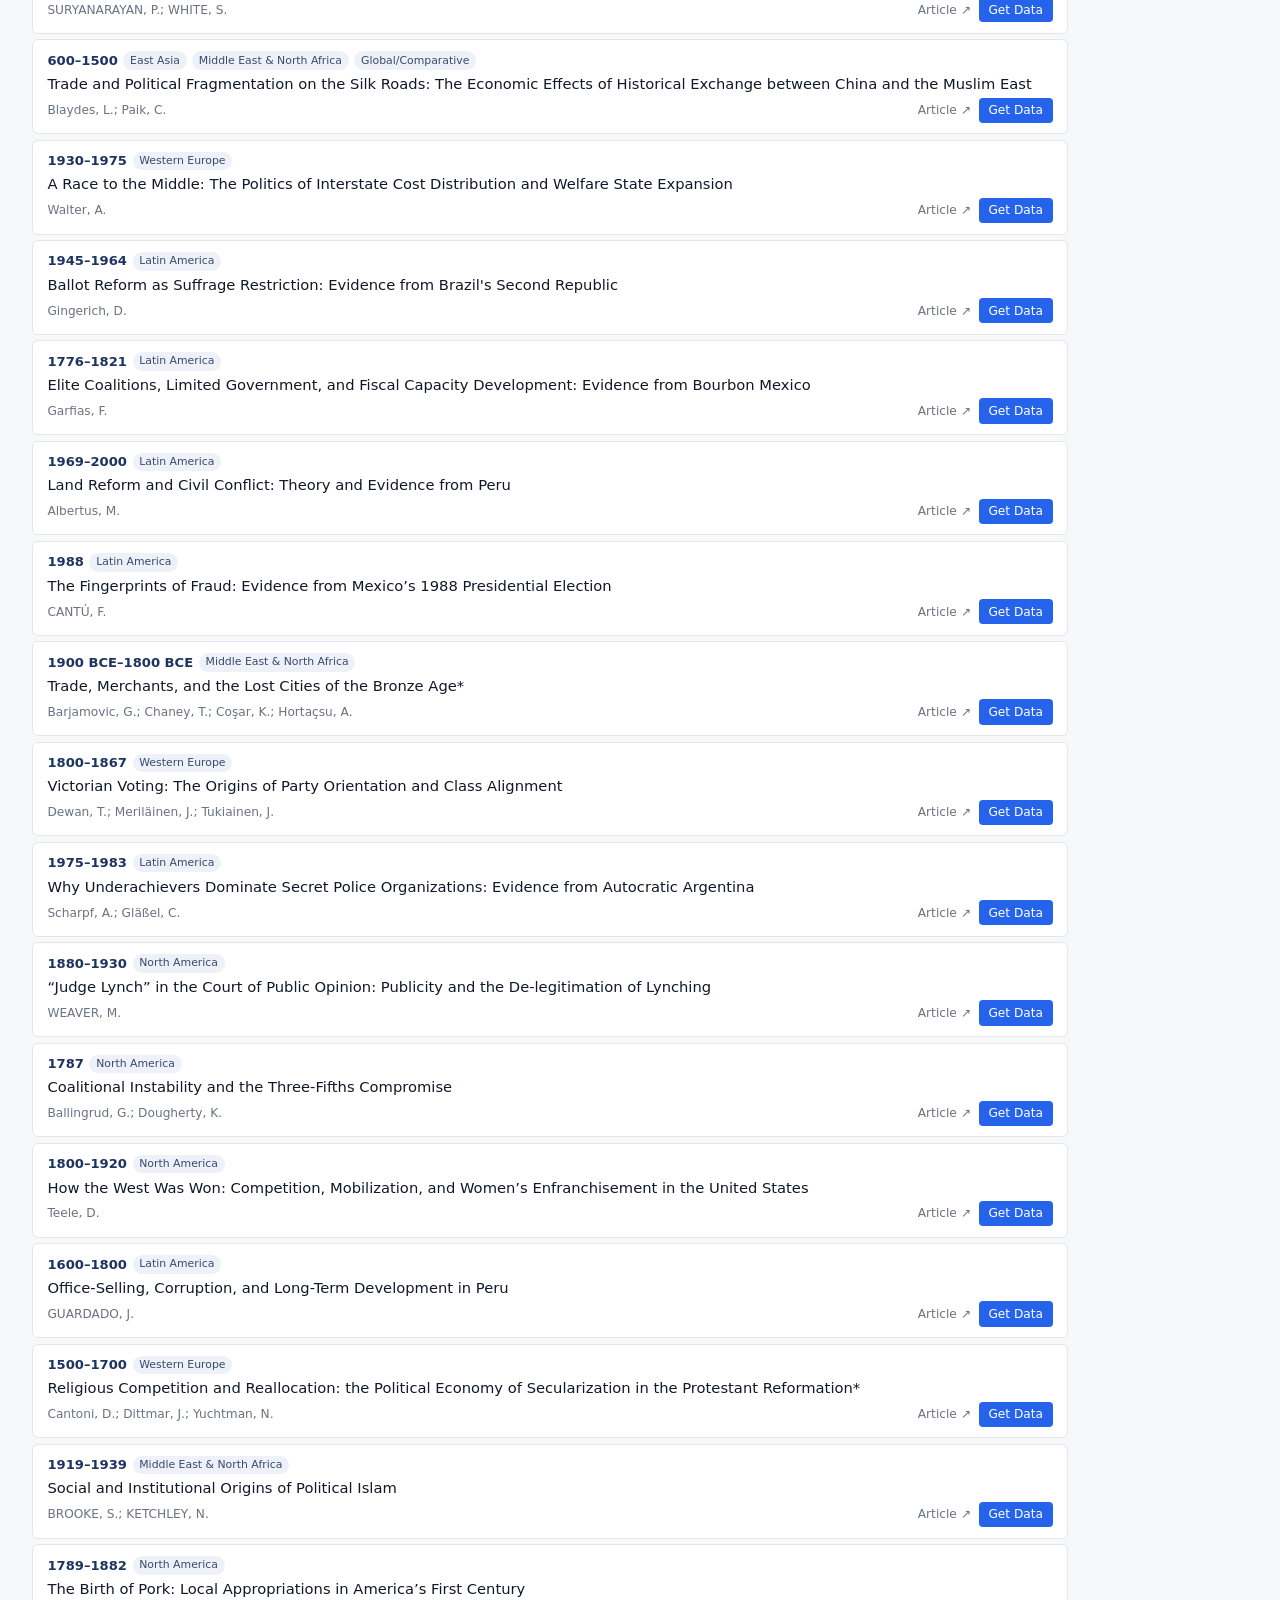
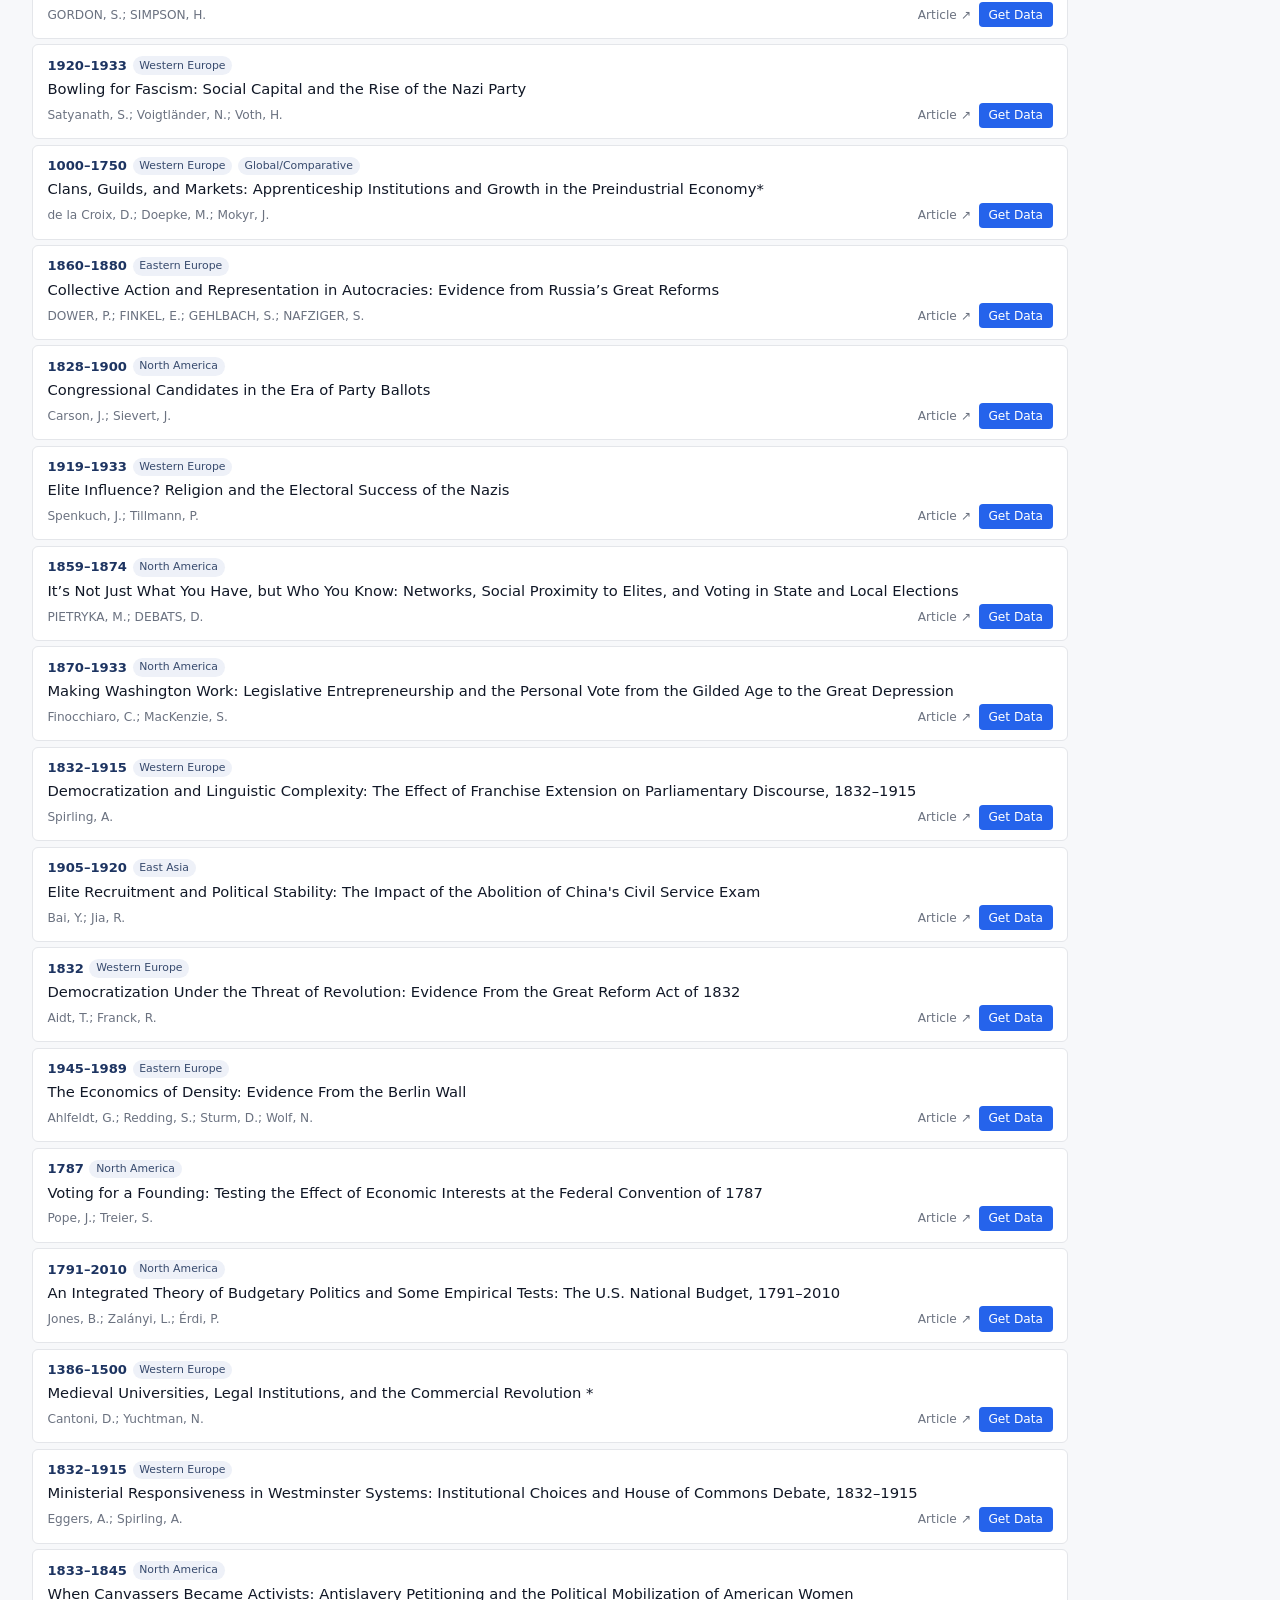
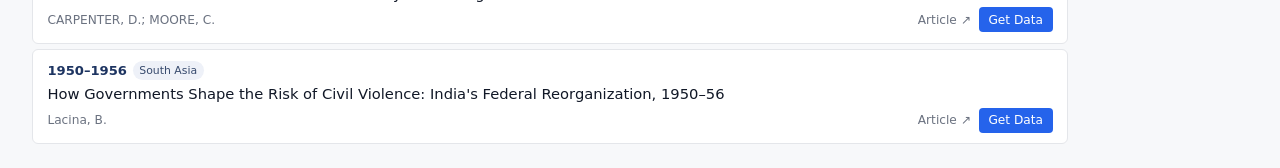
==== commit 696821f9: "more ways of finding papers and a better ui" ====
--- a/docs/index.html
+++ b/docs/index.html
@@ -9,34 +9,13 @@
 <body>
   <header>
     <h1>Historical Political Economy Datasets</h1>
+    <a class="btn-add" href="submit.html">Add your dataset</a>
   </header>
-
-  <div class="layout">
-    <aside class="filters">
-      <h2>Filter</h2>
-
-      <section>
-        <h3>Historical Period</h3>
-        <div class="range-inputs">
-          <label>From <input type="number" id="period-from" placeholder="e.g. 1500"></label>
-          <label>To <input type="number" id="period-to" placeholder="e.g. 1950"></label>
-        </div>
-      </section>
-
-      <section>
-        <h3>Region</h3>
-        <div id="region-filters" class="checkbox-group"></div>
-      </section>
-
-      <button id="clear-filters">Clear filters</button>
-    </aside>
-
-    <main>
-      <p class="results-count" id="results-count"></p>
-      <ul id="results" class="results-list"></ul>
-    </main>
-  </div>
-
+  <main>
+    <div id="heatmap"></div>
+    <p class="results-count" id="results-count"></p>
+    <ul id="results" class="results-list"></ul>
+  </main>
   <script src="app.js"></script>
 </body>
 </html>
--- a/docs/style.css
+++ b/docs/style.css
@@ -24,7 +24,10 @@
 header {
   background: var(--primary);
   color: #fff;
-  padding: 1.1rem 1.75rem;
+  padding: 1.1rem 2rem;
+  display: flex;
+  align-items: center;
+  justify-content: space-between;
 }
 
 header h1 {
@@ -33,122 +36,173 @@
   letter-spacing: -.01em;
 }
 
-/* ── Layout ──────────────────────────────────────────────────────────── */
-.layout {
-  display: flex;
-  min-height: calc(100vh - 52px);
-}
-
-/* ── Sidebar ─────────────────────────────────────────────────────────── */
-aside.filters {
-  width: 210px;
-  flex-shrink: 0;
-  padding: 1.1rem .9rem;
-  background: var(--surface);
-  border-right: 1px solid var(--border);
-}
-
-aside.filters h2 {
-  font-size: .68rem;
-  font-weight: 700;
-  text-transform: uppercase;
-  letter-spacing: .1em;
-  color: var(--muted);
-  margin-bottom: .9rem;
-}
-
-aside.filters section {
-  margin-bottom: 1.1rem;
-}
-
-aside.filters h3 {
+.btn-add {
+  font-size: .78rem;
+  color: rgba(255, 255, 255, .85);
+  text-decoration: none;
+  border: 1px solid rgba(255, 255, 255, .35);
+  padding: .28rem .7rem;
+  border-radius: 4px;
+  white-space: nowrap;
+  transition: background 120ms, color 120ms;
+}
+
+.btn-add:hover {
+  background: rgba(255, 255, 255, .1);
+  color: #fff;
+}
+
+/* ── Main ────────────────────────────────────────────────────────────── */
+main {
+  padding: 1.5rem 2rem;
+  max-width: 1100px;
+}
+
+.results-count {
+  font-size: .78rem;
+  color: var(--muted);
+  margin-bottom: .65rem;
+}
+
+.results-list {
+  list-style: none;
+  display: flex;
+  flex-direction: column;
+  gap: .35rem;
+}
+
+/* ── Submit form ─────────────────────────────────────────────────────── */
+.submit-main {
+  max-width: 480px;
+}
+
+.submit-main h2 {
+  font-size: 1rem;
+  font-weight: 600;
+  margin-bottom: .35rem;
+}
+
+.submit-main > p {
+  font-size: .85rem;
+  color: var(--muted);
+  margin-bottom: 1.5rem;
+}
+
+.submit-form {
+  display: flex;
+  flex-direction: column;
+  gap: .3rem;
+}
+
+.submit-form label {
   font-size: .68rem;
   font-weight: 700;
   text-transform: uppercase;
   letter-spacing: .08em;
   color: var(--muted);
-  margin-bottom: .35rem;
-}
-
-.range-inputs {
-  display: flex;
-  flex-direction: column;
-  gap: .22rem;
-}
-
-.range-inputs label {
-  display: flex;
-  align-items: center;
-  gap: .4rem;
-  font-size: .8rem;
-  color: var(--muted);
-}
-
-.range-inputs input[type=number],
-select {
+  margin-top: .6rem;
+}
+
+.submit-form input {
   border: 1px solid var(--border);
   border-radius: 4px;
-  padding: .22rem .35rem;
-  font-size: .8rem;
-  background: #fff;
-  color: var(--text);
-}
-
-.range-inputs input[type=number] { width: 82px; }
-select { width: 100%; }
-
-.checkbox-group {
-  display: flex;
-  flex-direction: column;
-  gap: .18rem;
-  max-height: 200px;
-  overflow-y: auto;
-}
-
-.checkbox-group label {
-  display: flex;
-  align-items: center;
-  gap: .32rem;
-  font-size: .8rem;
+  padding: .45rem .6rem;
+  font-size: .88rem;
+  font-family: var(--sans);
+  background: var(--surface);
+  color: var(--text);
+  width: 100%;
+}
+
+.submit-form input:focus {
+  outline: none;
+  border-color: var(--accent);
+  box-shadow: 0 0 0 3px rgba(37, 99, 235, .12);
+}
+
+.submit-form button {
+  margin-top: .9rem;
+  align-self: flex-start;
+  padding: .42rem 1.1rem;
+  background: var(--accent);
+  color: #fff;
+  border: none;
+  border-radius: 4px;
+  font-size: .85rem;
+  font-weight: 500;
+  font-family: var(--sans);
   cursor: pointer;
 }
 
-#clear-filters {
-  margin-top: .45rem;
-  width: 100%;
-  padding: .38rem;
-  background: transparent;
-  color: var(--muted);
-  border: 1px solid var(--border);
-  border-radius: 4px;
-  cursor: pointer;
-  font-size: .78rem;
-  font-family: var(--sans);
-}
-
-#clear-filters:hover {
-  background: var(--bg);
-  color: var(--text);
-}
-
-/* ── Main ────────────────────────────────────────────────────────────── */
-main {
-  flex: 1;
-  padding: 1.1rem 1.6rem;
-  max-width: 900px;
-}
-
-.results-count {
-  font-size: .78rem;
-  color: var(--muted);
-  margin-bottom: .65rem;
-}
-
-.results-list {
-  list-style: none;
-  display: flex;
-  flex-direction: column;
-  gap: .35rem;
+.submit-form button:hover { background: #1d4ed8; }
+
+/* ── Heatmap ─────────────────────────────────────────────────────────── */
+#heatmap {
+  display: grid;
+  gap: 2px;
+  margin-bottom: 1.5rem;
+  align-items: end;
+}
+
+.hm-col-label {
+  writing-mode: vertical-rl;
+  transform: rotate(180deg);
+  font-size: .6rem;
+  font-weight: 600;
+  color: var(--muted);
+  text-align: left;
+  padding-bottom: 5px;
+  line-height: 1;
+  transition: color 100ms;
+}
+
+.hm-col-label.active { color: var(--accent); }
+
+.hm-row-label {
+  font-size: .72rem;
+  color: var(--text);
+  padding-right: .6rem;
+  white-space: nowrap;
+  text-align: right;
+  line-height: 1;
+  align-self: center;
+  transition: color 100ms;
+}
+
+.hm-row-label.active {
+  color: var(--accent);
+  font-weight: 600;
+}
+
+.hm-cell {
+  aspect-ratio: 1;
+  border-radius: 3px;
+  display: flex;
+  align-items: center;
+  justify-content: center;
+  font-size: .65rem;
+  font-weight: 700;
+  color: rgba(255, 255, 255, 0.6);
+  transition: transform 80ms, box-shadow 80ms, color 80ms;
+  user-select: none;
+}
+
+.hm-cell:not(:empty) { cursor: pointer; }
+
+.hm-cell:not(:empty):hover {
+  transform: scale(1.07);
+  box-shadow: 0 2px 8px rgba(0, 0, 0, .2);
+  color: #fff;
+  position: relative;
+  z-index: 1;
+}
+
+.hm-cell.active {
+  box-shadow: 0 0 0 2px var(--accent);
+  transform: scale(1.09);
+  color: #fff;
+  position: relative;
+  z-index: 2;
 }
 
 /* ── Card ────────────────────────────────────────────────────────────── */
@@ -238,10 +292,3 @@
 }
 
 .btn-article:hover { color: var(--accent); text-decoration: underline; }
-
-/* ── Responsive ──────────────────────────────────────────────────────── */
-@media (max-width: 680px) {
-  .layout { flex-direction: column; }
-  aside.filters { width: 100%; border-right: none; border-bottom: 1px solid var(--border); }
-  main { padding: 1rem; }
-}
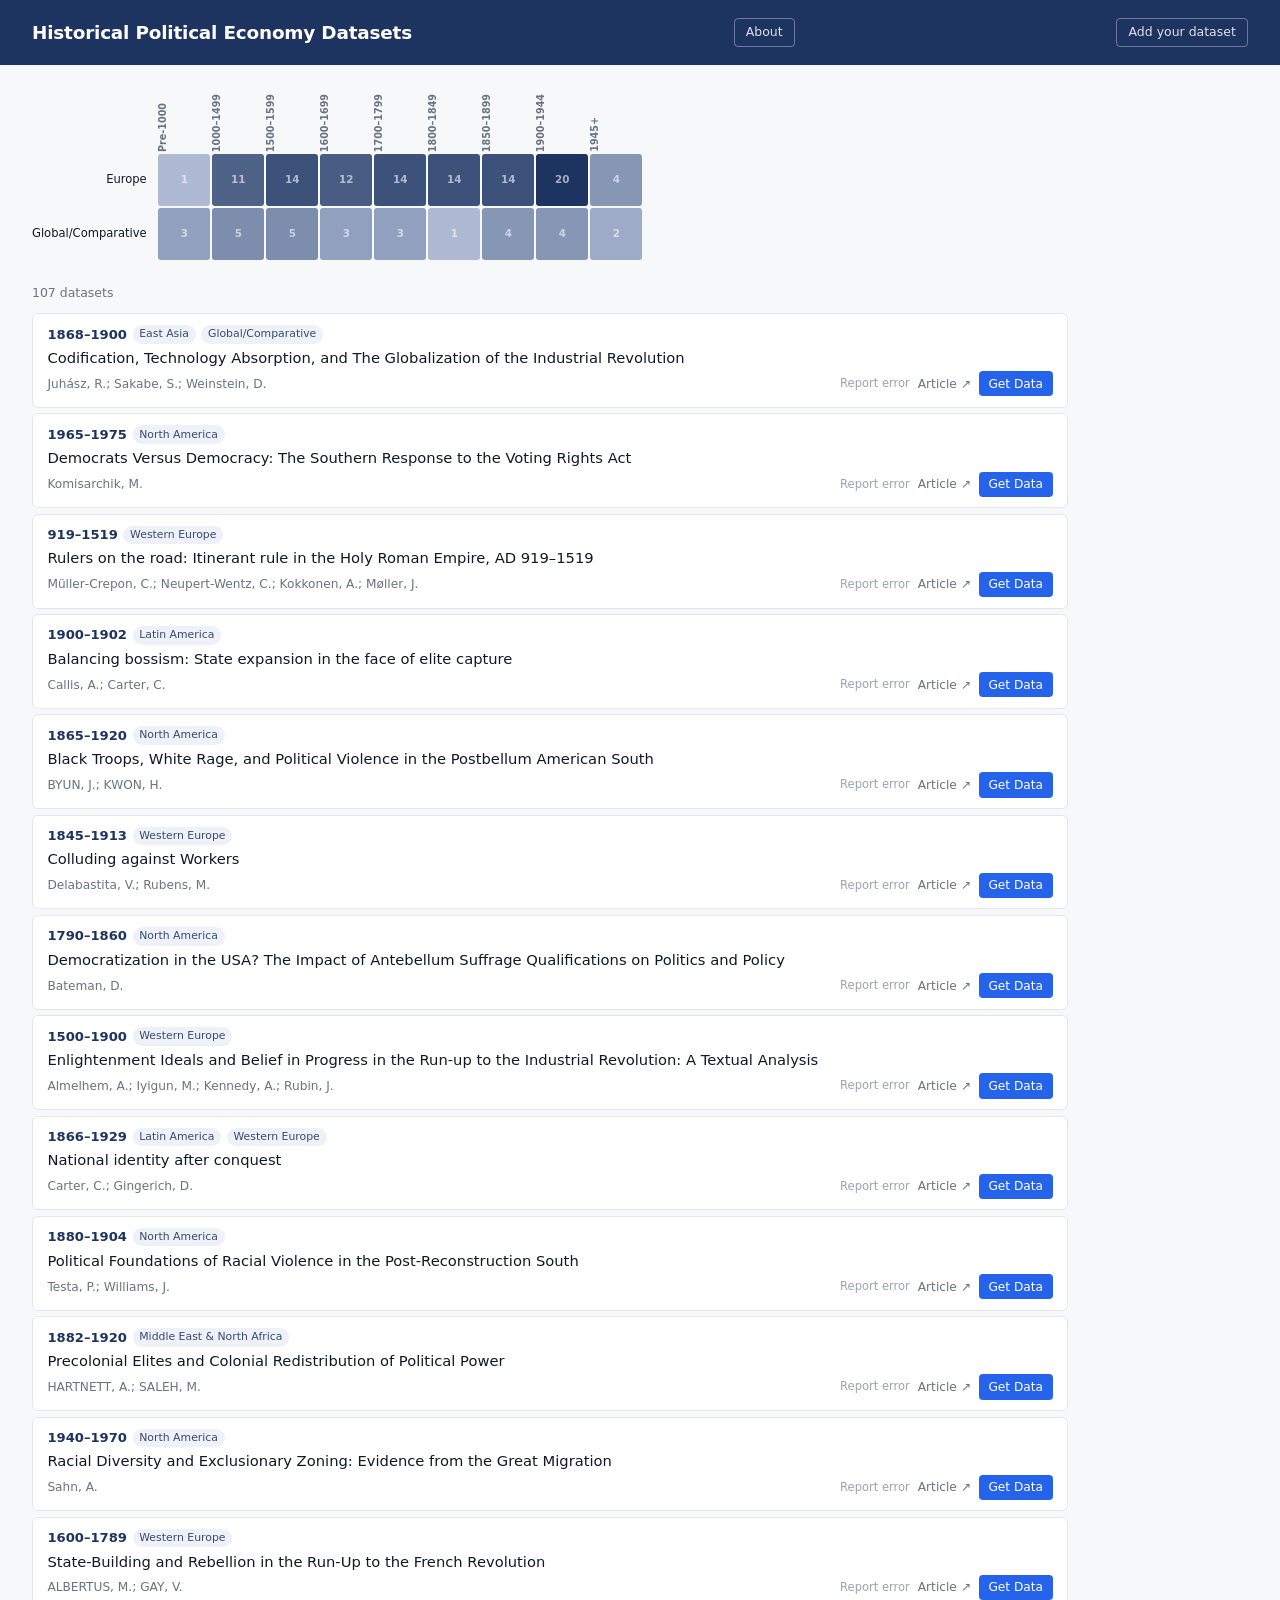
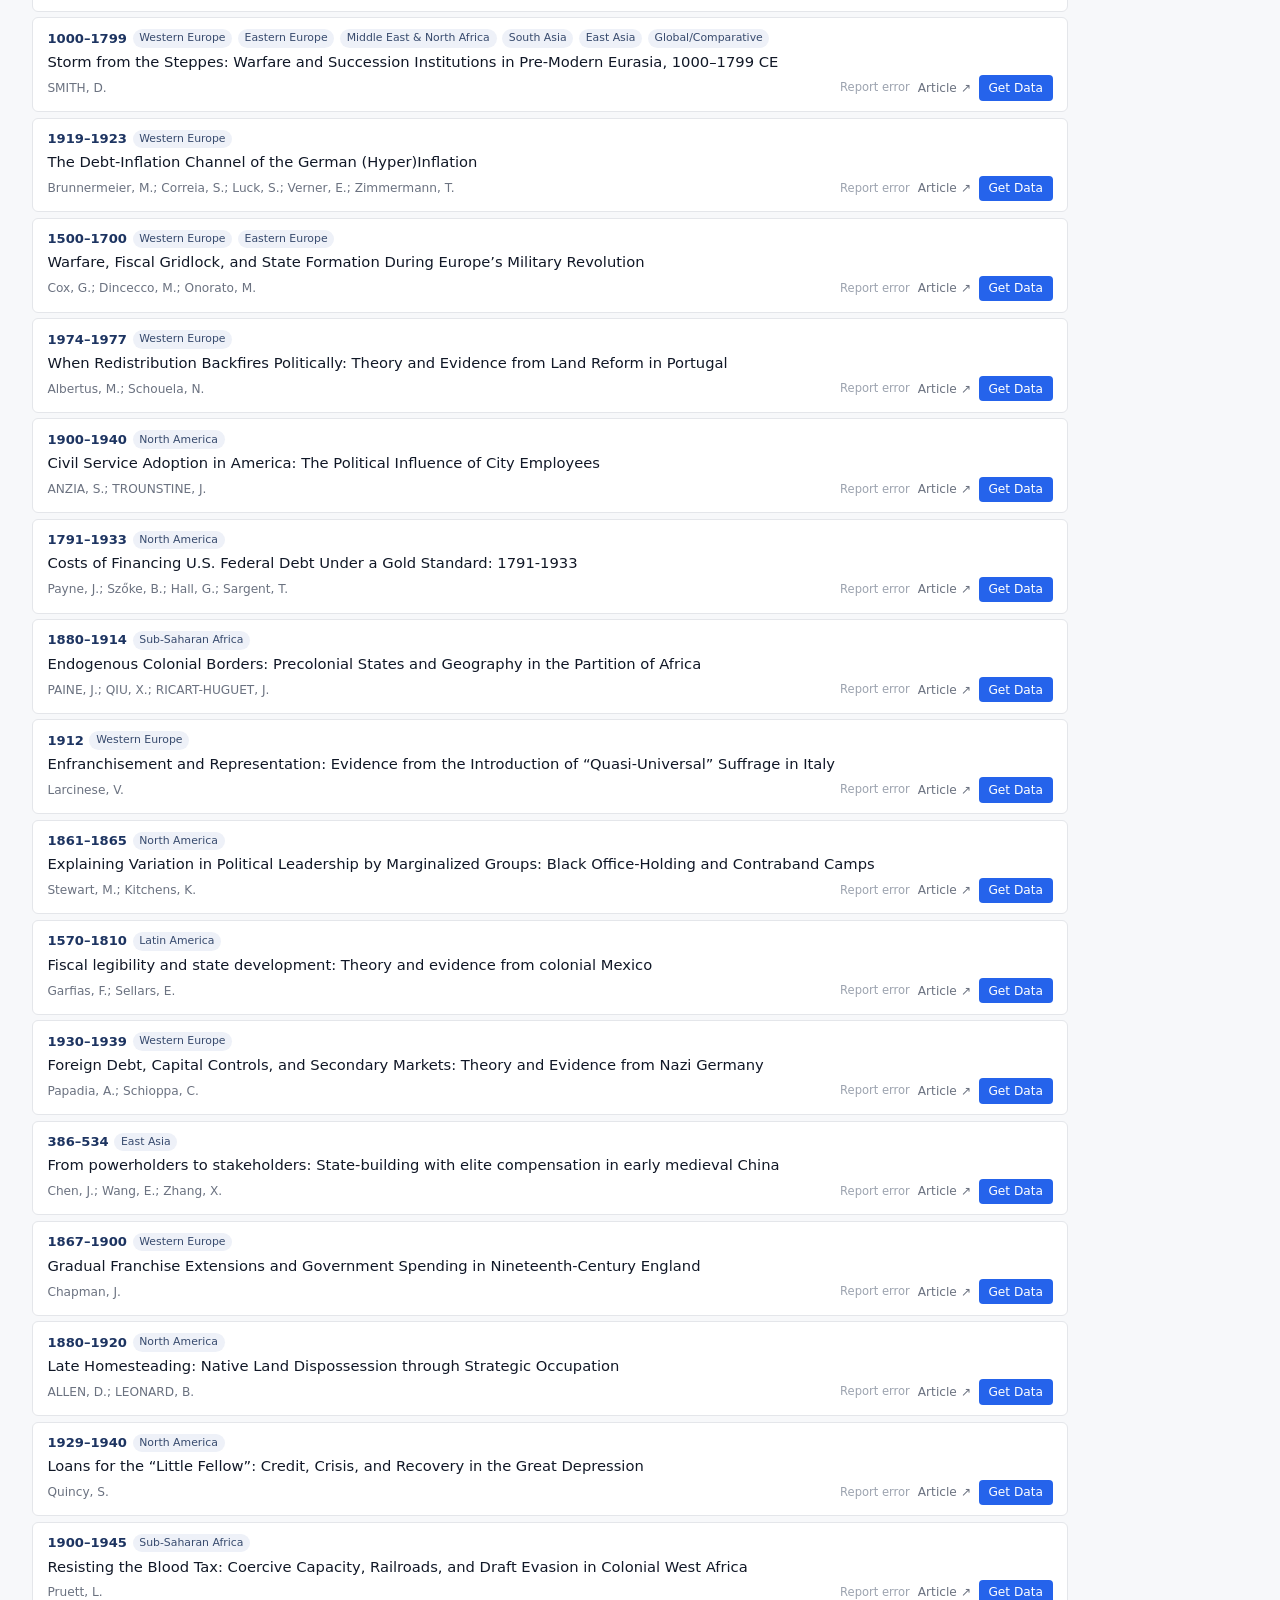
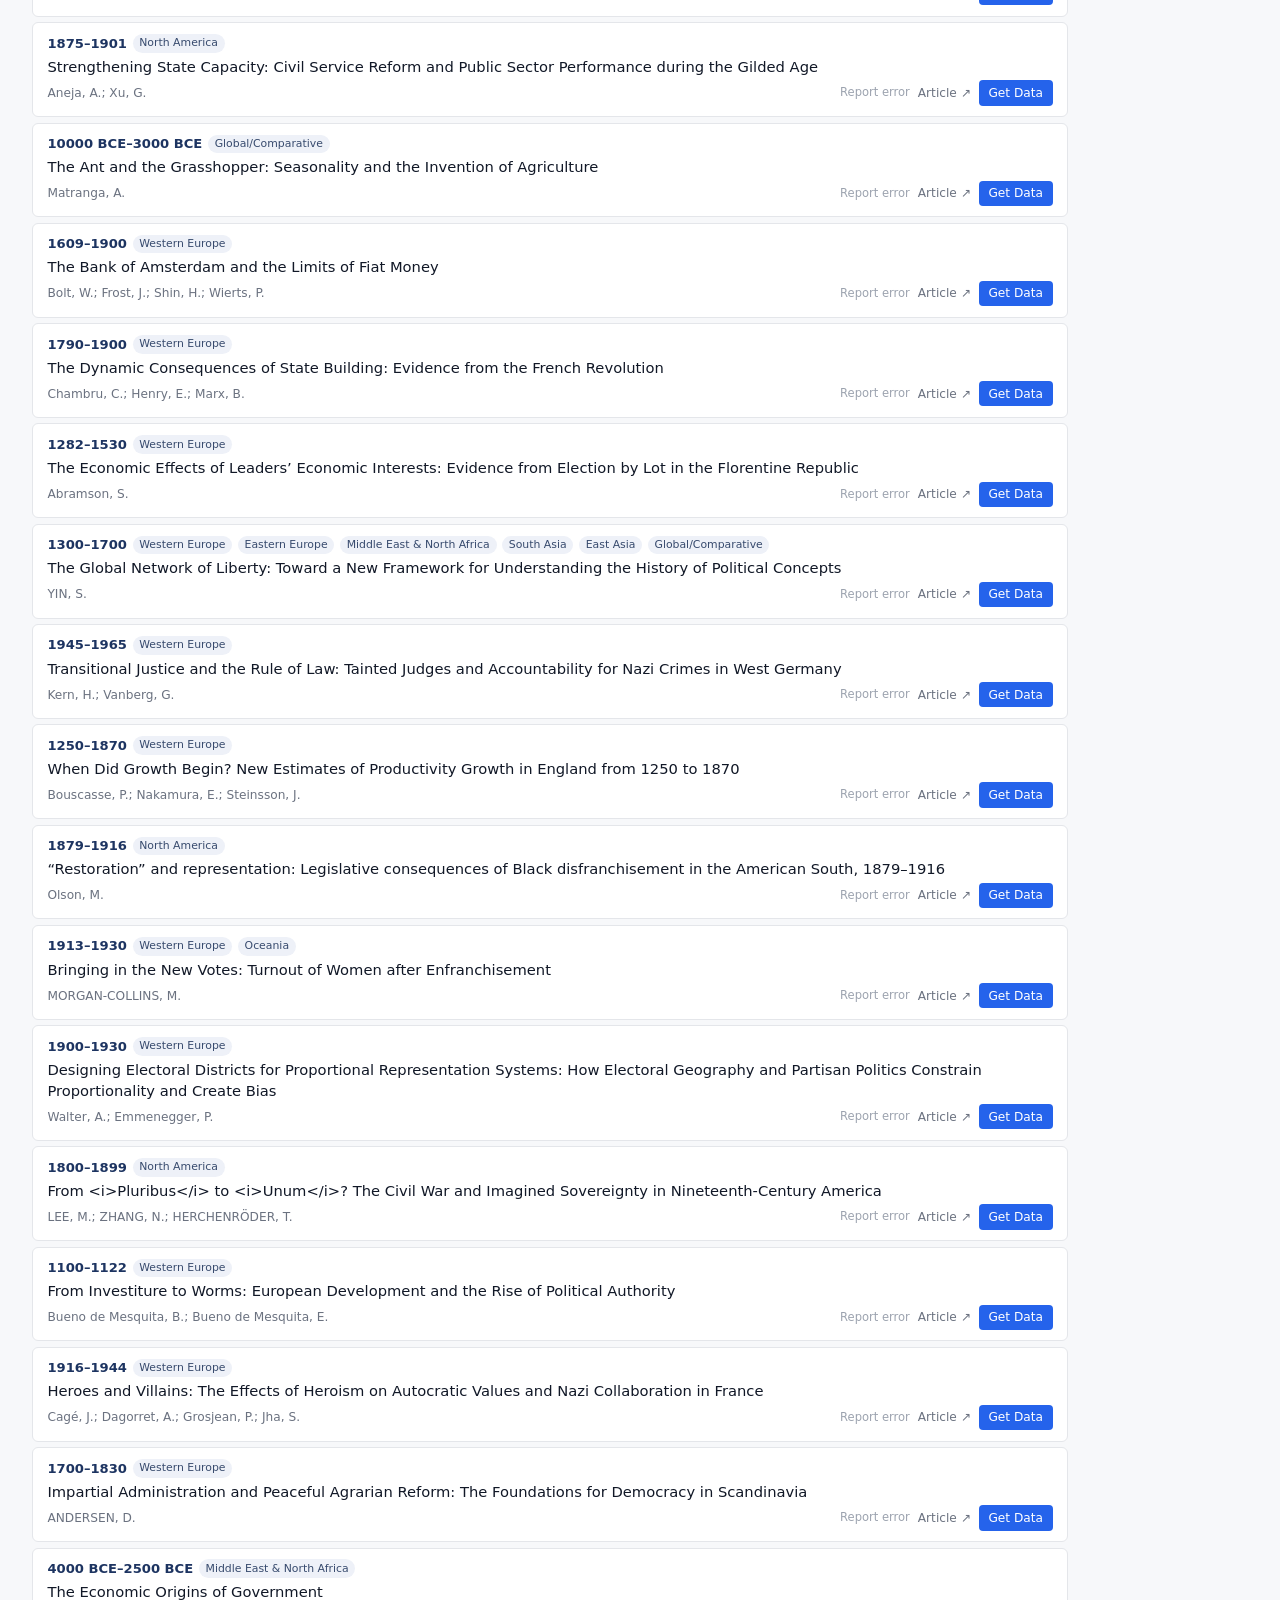
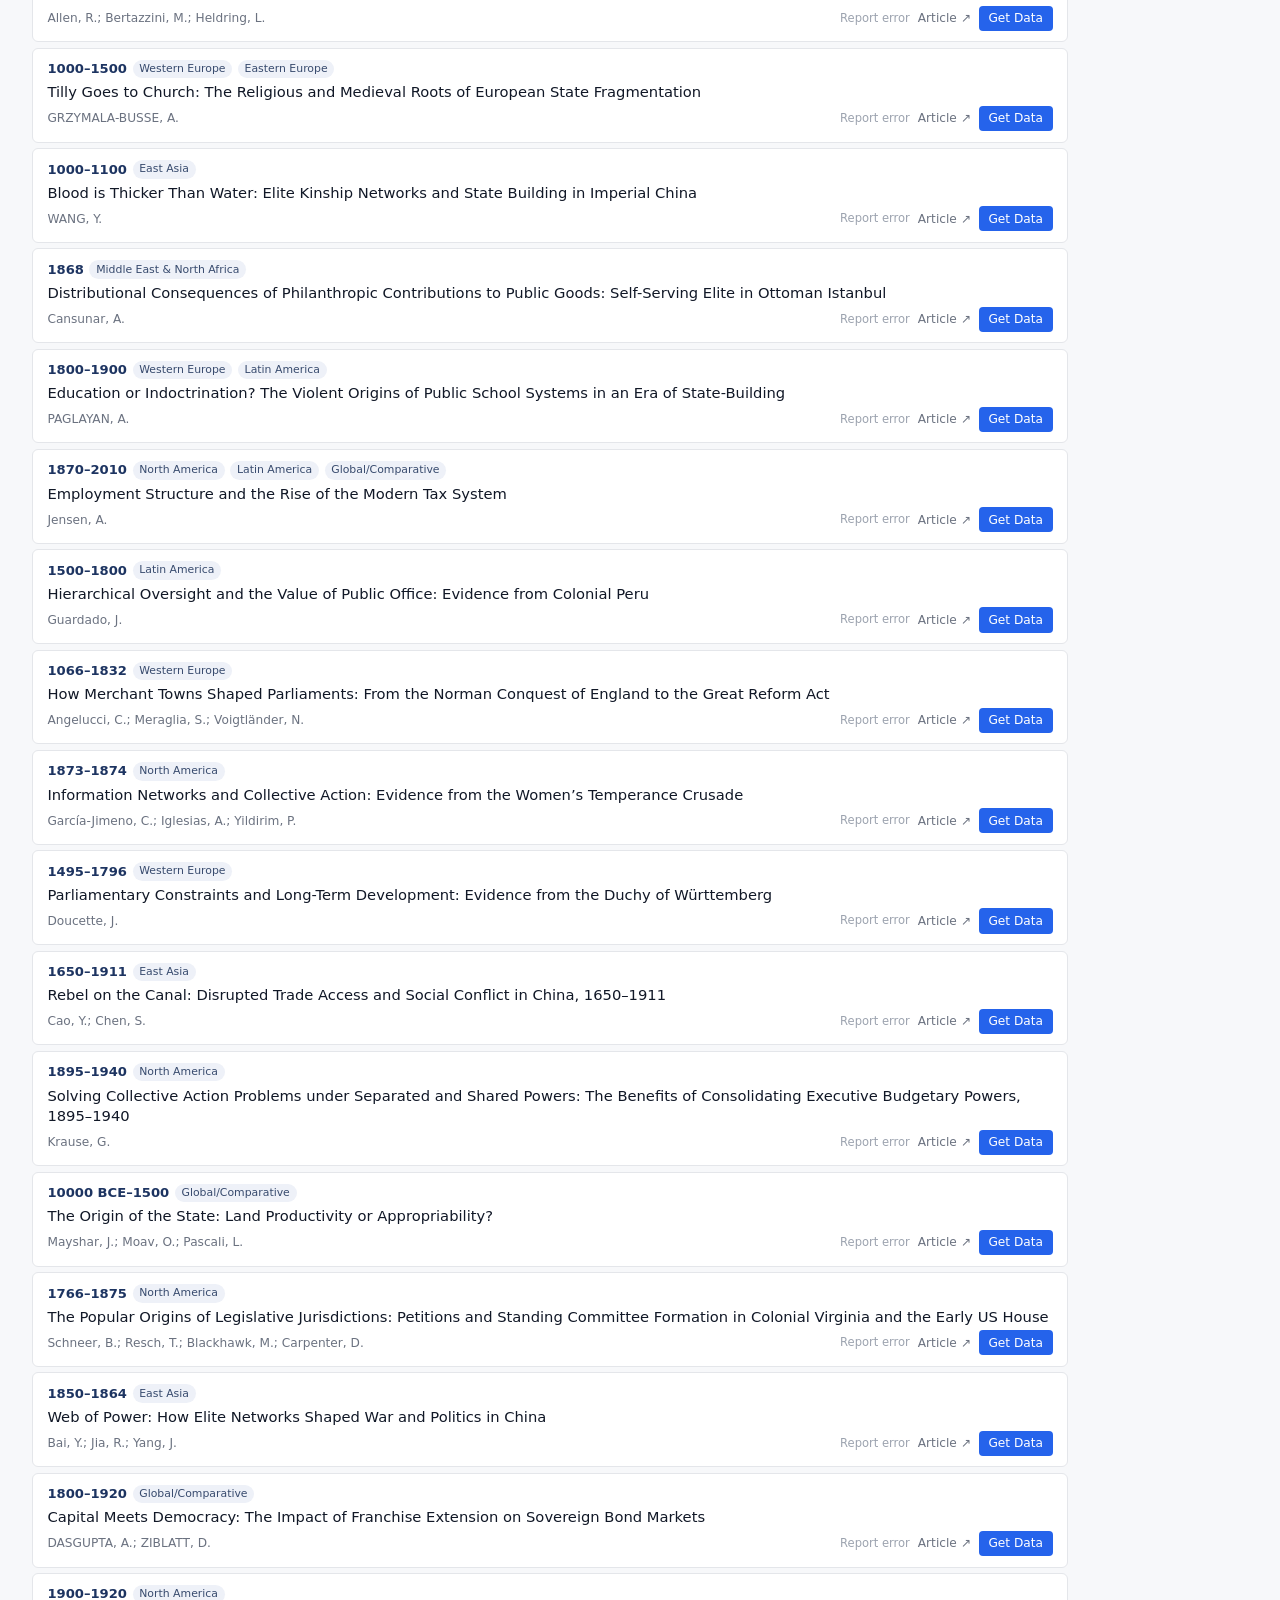
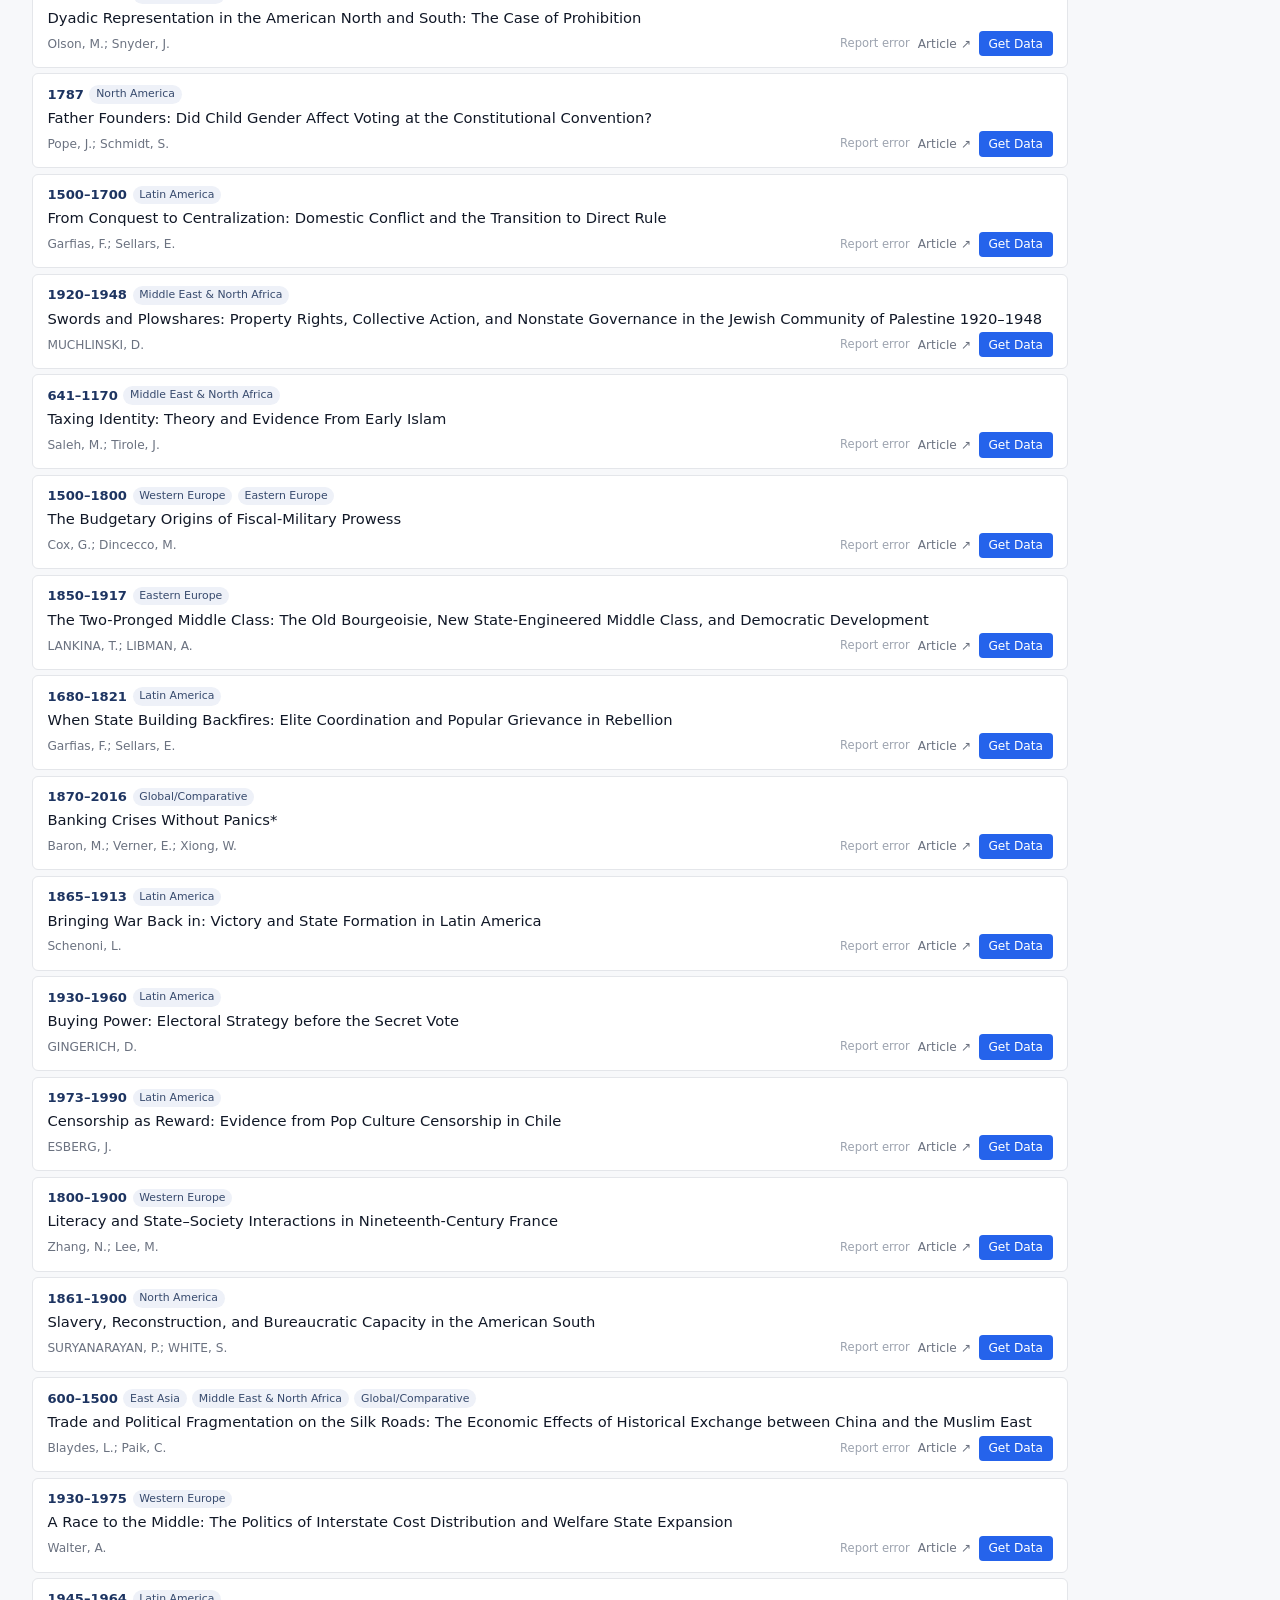
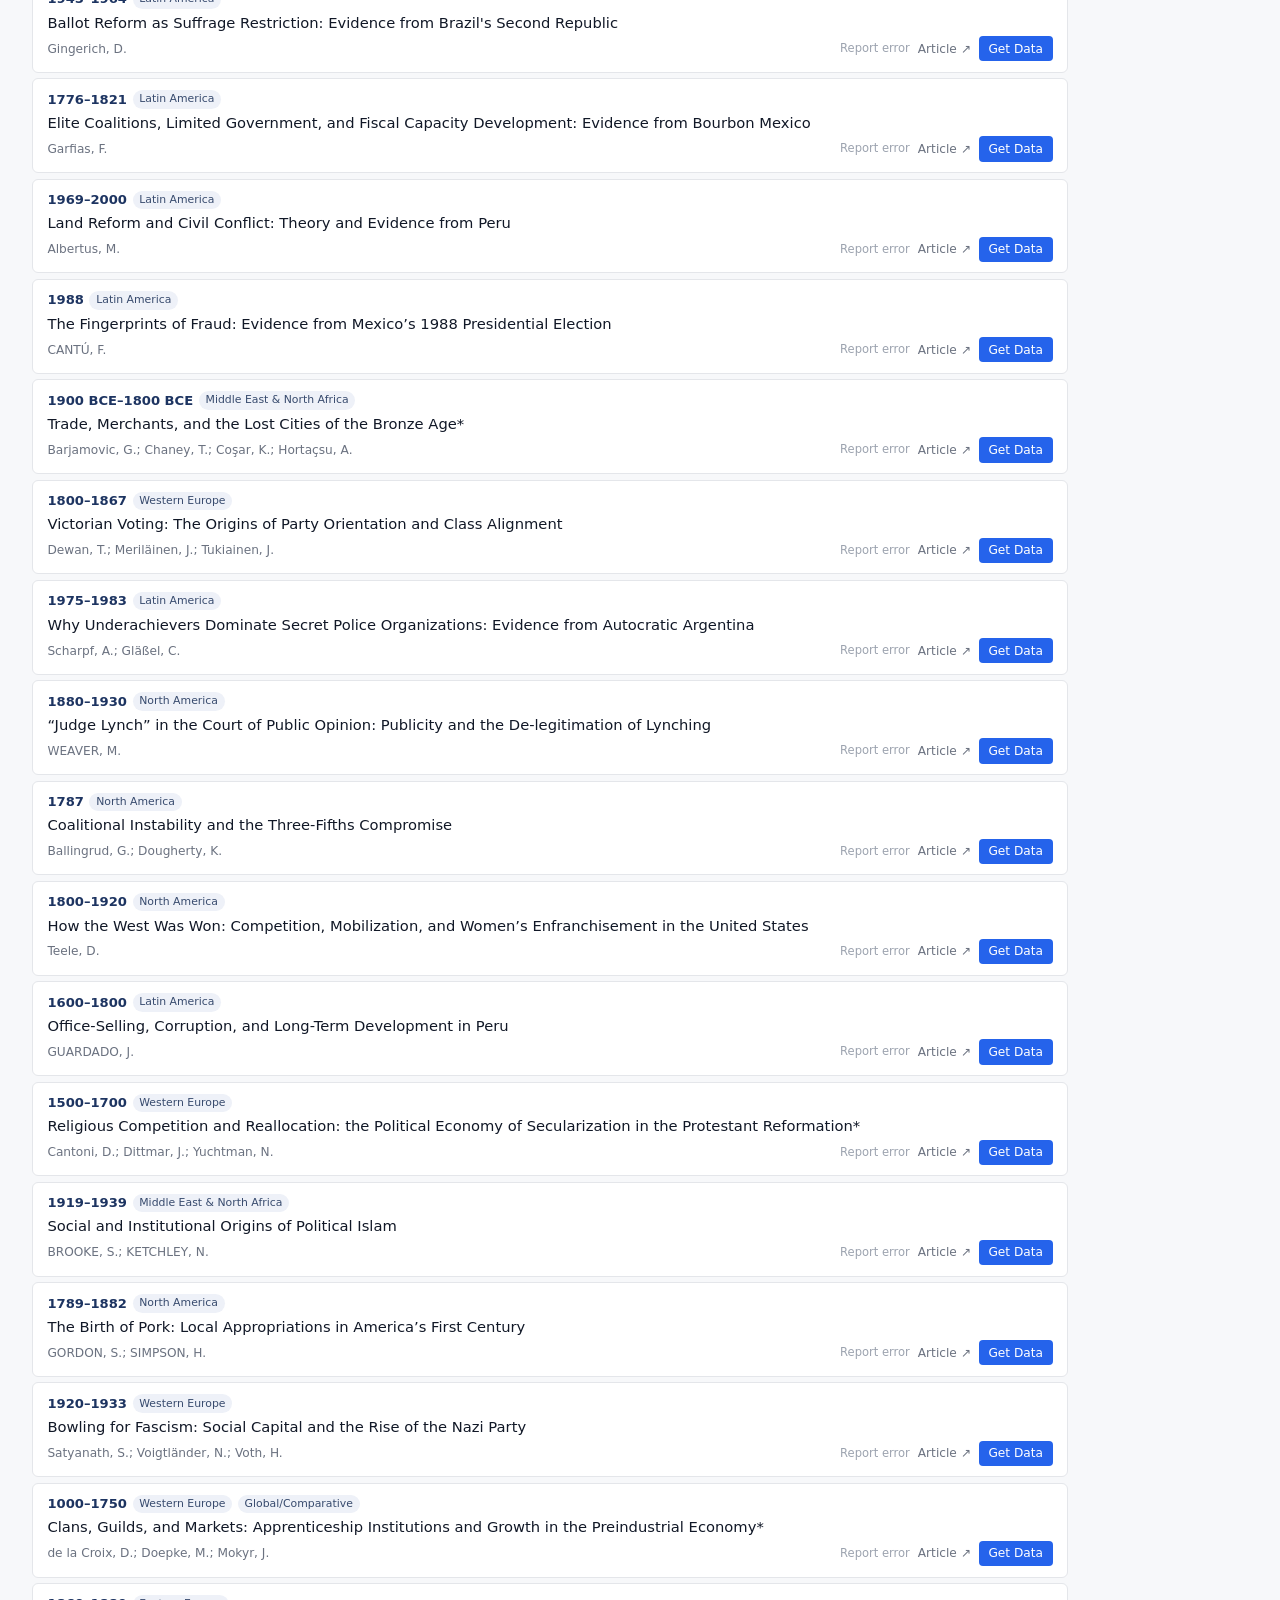
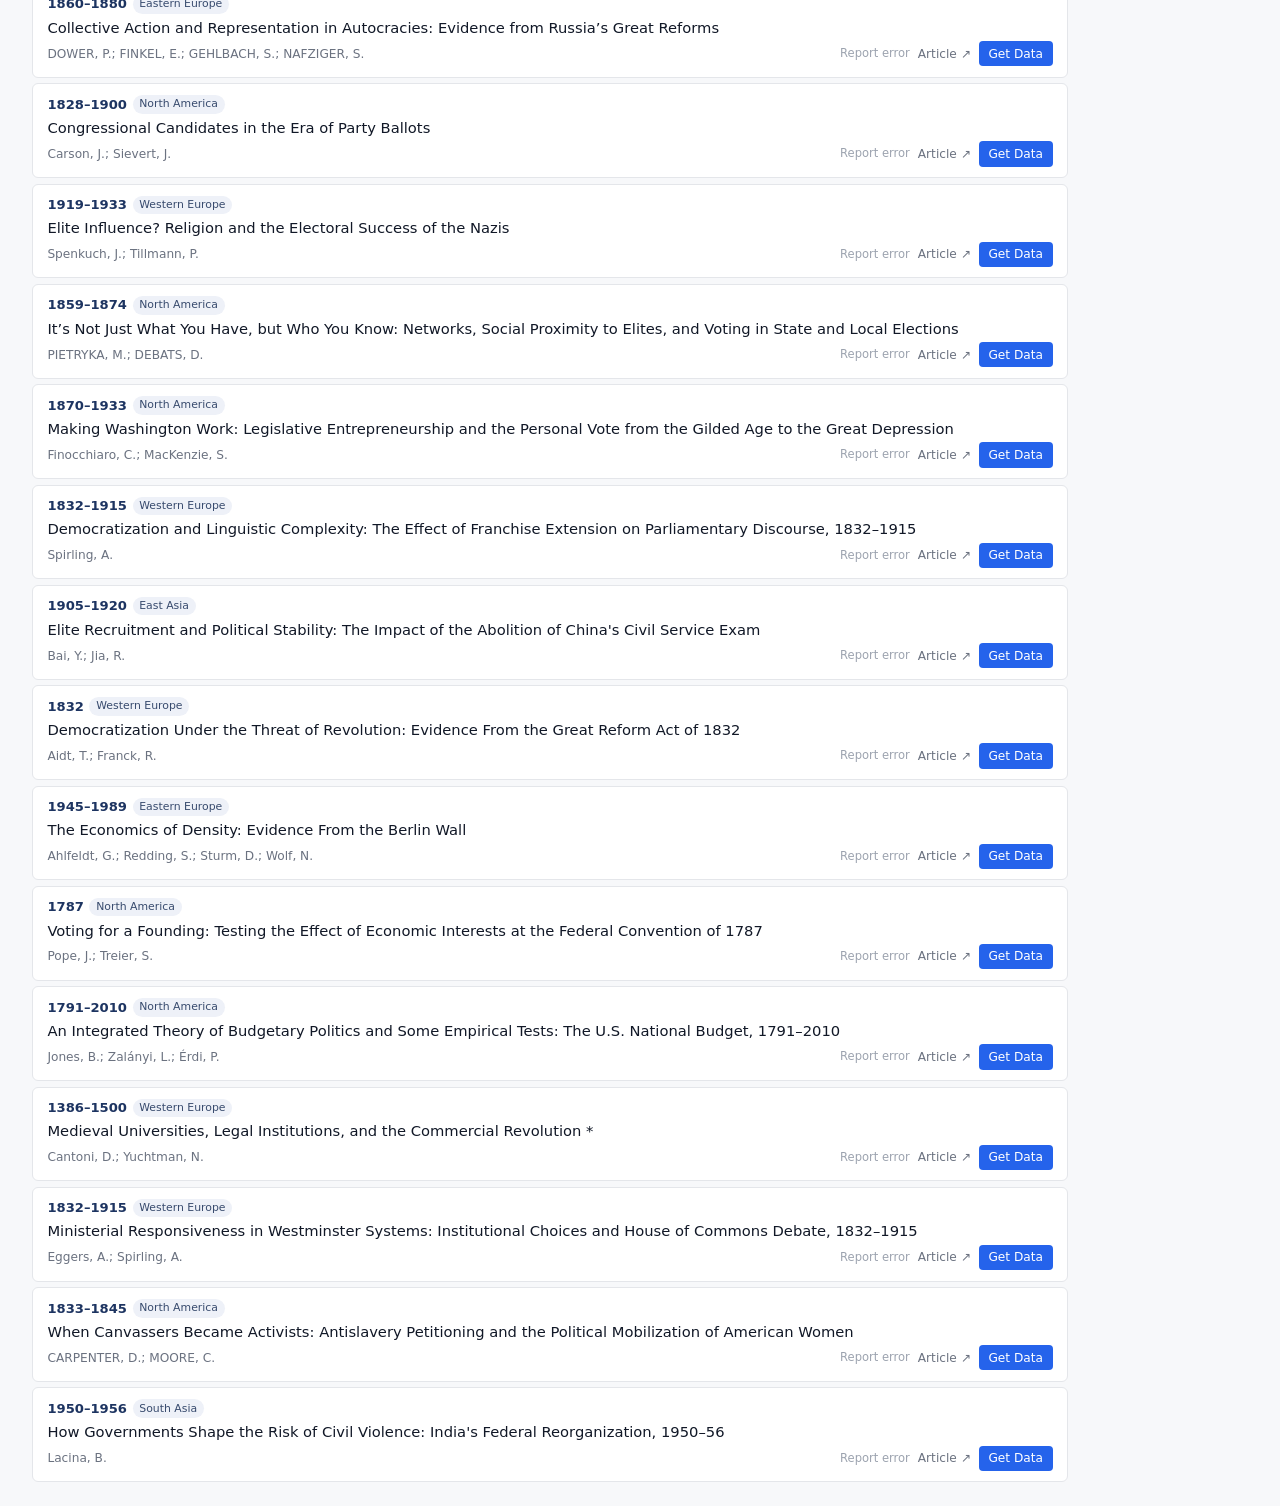
==== commit 2f0cb6de: "change classification approach to country -- subregion -- continent" ====
--- a/docs/index.html
+++ b/docs/index.html
@@ -9,6 +9,7 @@
 <body>
   <header>
     <h1>Historical Political Economy Datasets</h1>
+    <a class="btn-add" href="about.html">About</a>
     <a class="btn-add" href="submit.html">Add your dataset</a>
   </header>
   <main>
--- a/docs/style.css
+++ b/docs/style.css
@@ -136,6 +136,24 @@
 
 .submit-form button:hover { background: #1d4ed8; }
 
+/* ── Heatmap breadcrumb ──────────────────────────────────────────────── */
+.hm-breadcrumb {
+  font-size: .72rem;
+  color: var(--muted);
+  padding-bottom: .4rem;
+  display: flex;
+  align-items: center;
+  gap: .25rem;
+}
+
+.hm-bc-link {
+  color: var(--accent);
+  cursor: pointer;
+  text-decoration: none;
+}
+
+.hm-bc-link:hover { text-decoration: underline; }
+
 /* ── Heatmap ─────────────────────────────────────────────────────────── */
 #heatmap {
   display: grid;
@@ -167,6 +185,16 @@
   line-height: 1;
   align-self: center;
   transition: color 100ms;
+  cursor: pointer;
+}
+
+.hm-row-label:hover { color: var(--accent); }
+
+.hm-country-label {
+  font-size: .65rem;
+  color: var(--muted);
+  padding-left: .6rem;
+  cursor: default;
 }
 
 .hm-row-label.active {
@@ -242,6 +270,22 @@
   border-radius: 10px;
 }
 
+.country-tags {
+  display: flex;
+  flex-wrap: wrap;
+  gap: .25rem;
+  margin-bottom: .15rem;
+}
+
+.country-tag {
+  font-size: .62rem;
+  font-weight: 500;
+  background: #f0f2f8;
+  color: #5a6a8a;
+  padding: .05rem .38rem;
+  border-radius: 8px;
+}
+
 .card-title {
   font-size: .92rem;
   font-weight: 500;
@@ -292,3 +336,12 @@
 }
 
 .btn-article:hover { color: var(--accent); text-decoration: underline; }
+
+.btn-error {
+  font-size: .72rem;
+  color: #9ca3af;
+  text-decoration: none;
+  white-space: nowrap;
+}
+
+.btn-error:hover { color: #dc2626; text-decoration: underline; }
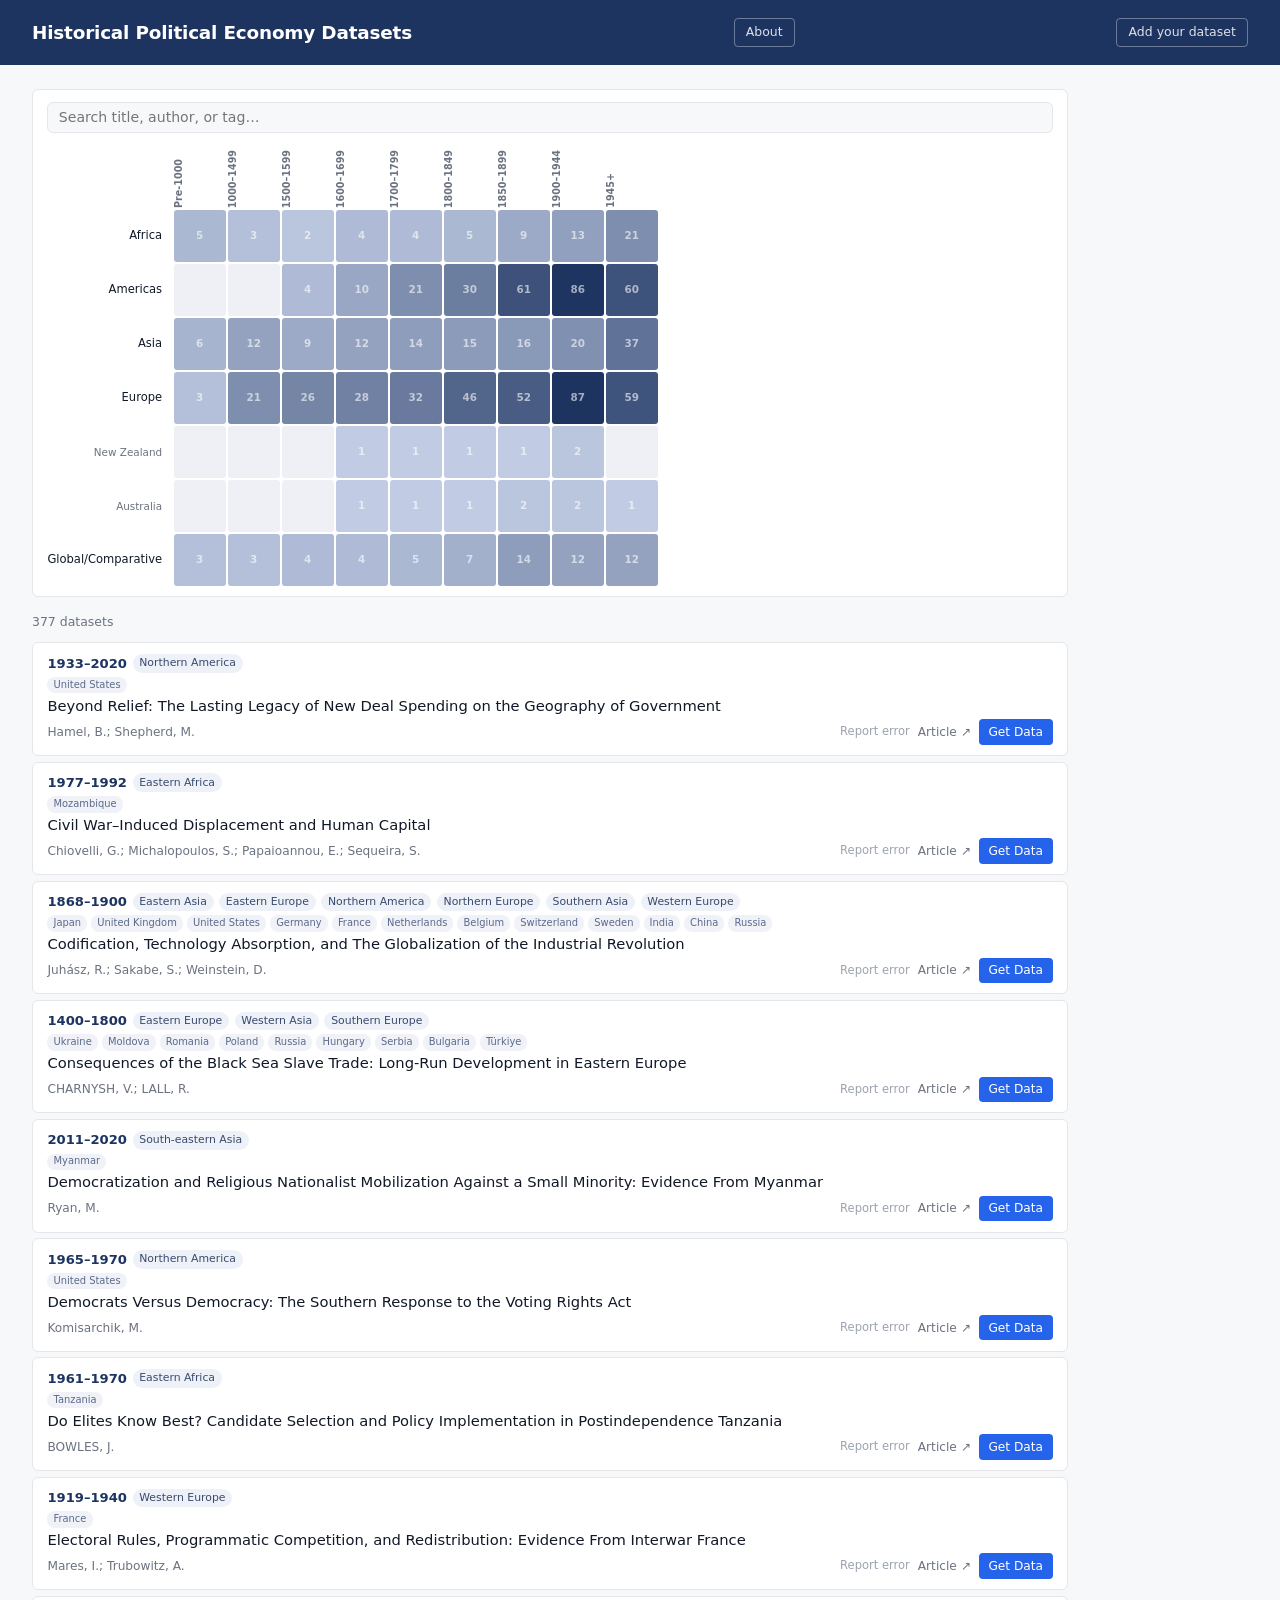
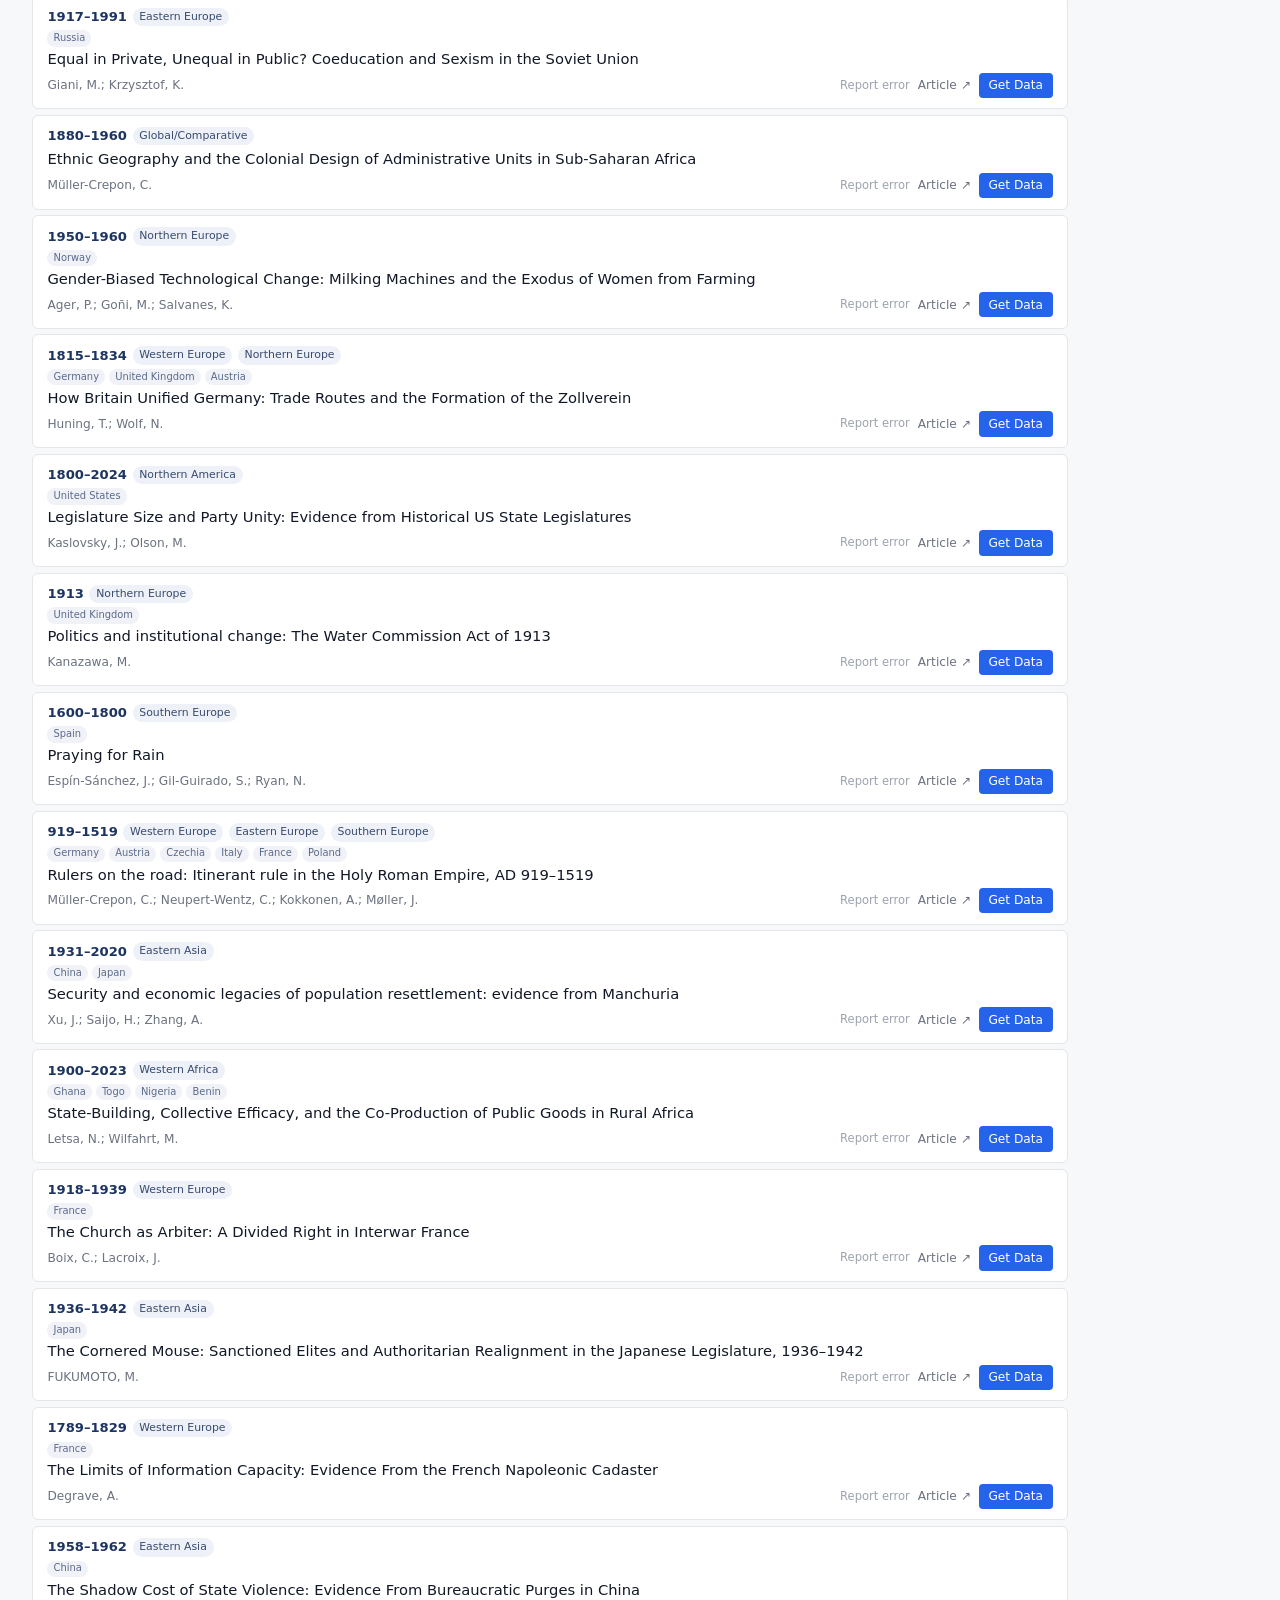
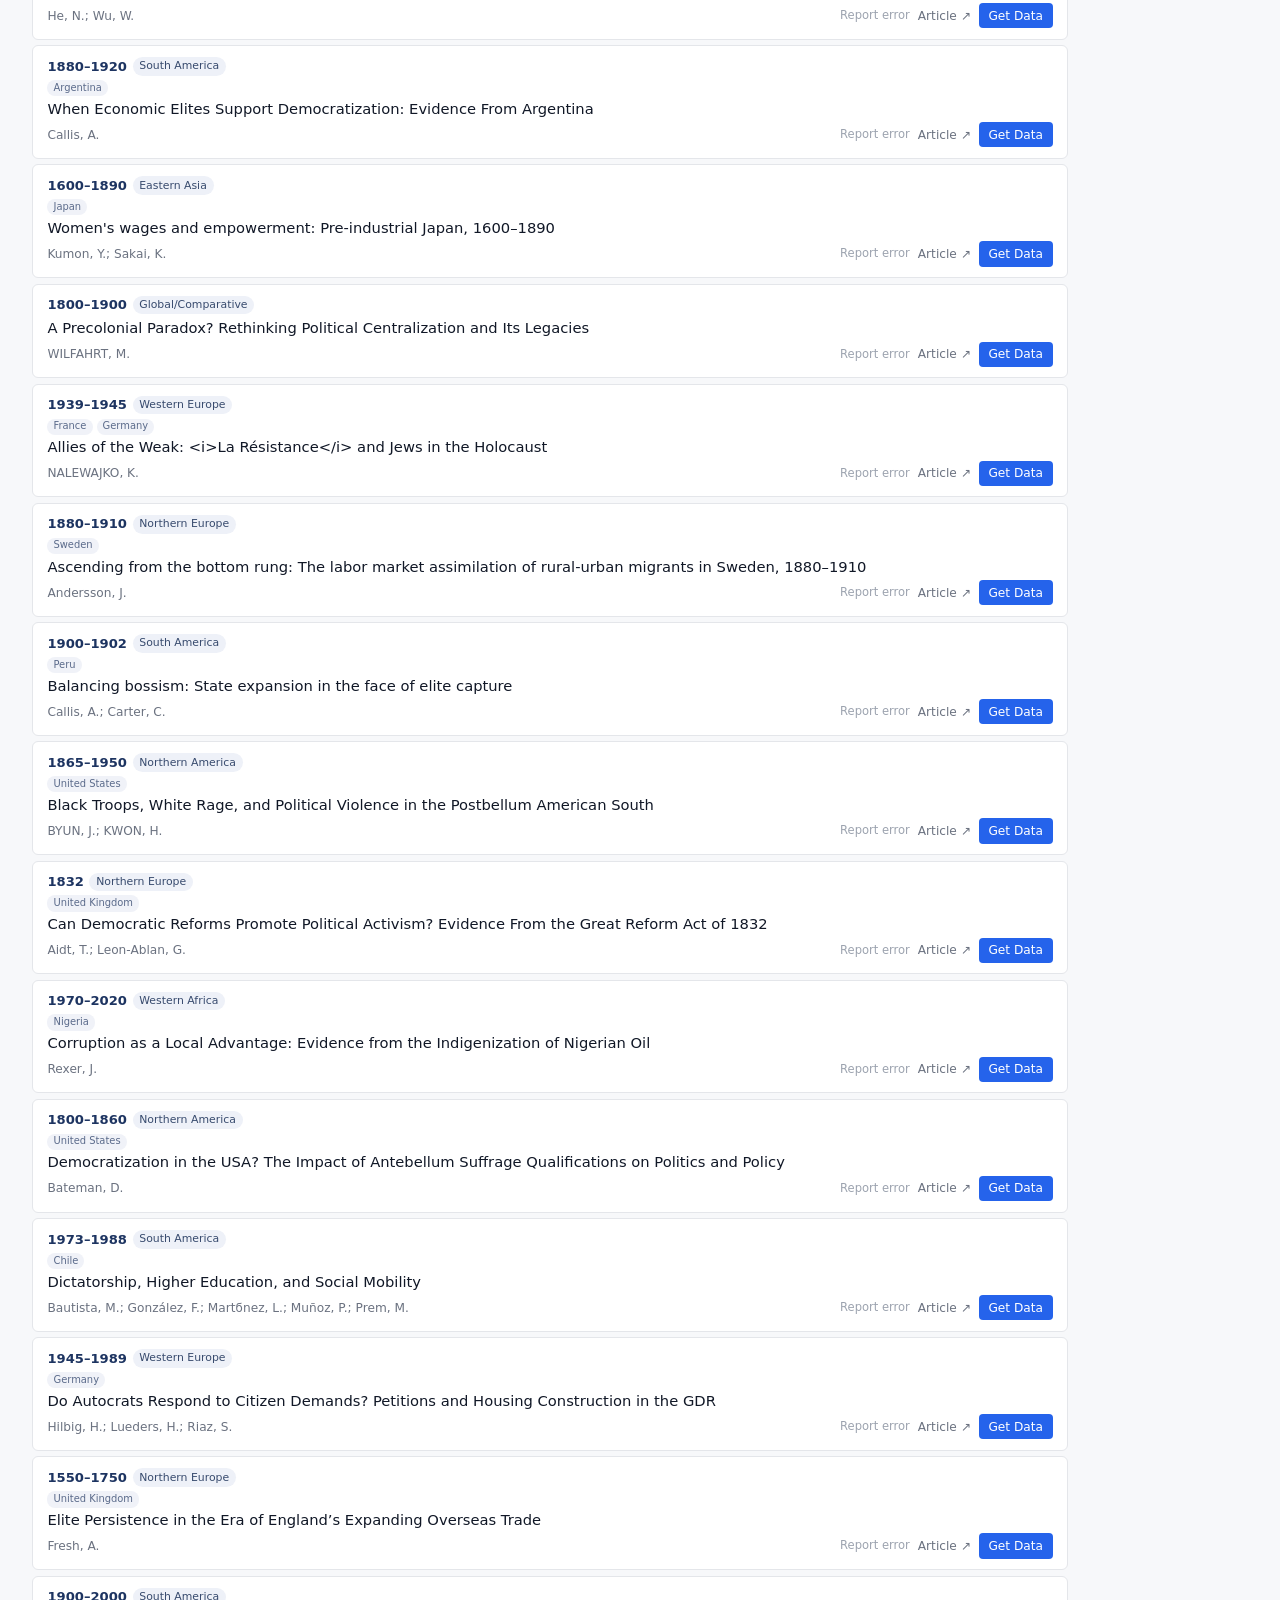
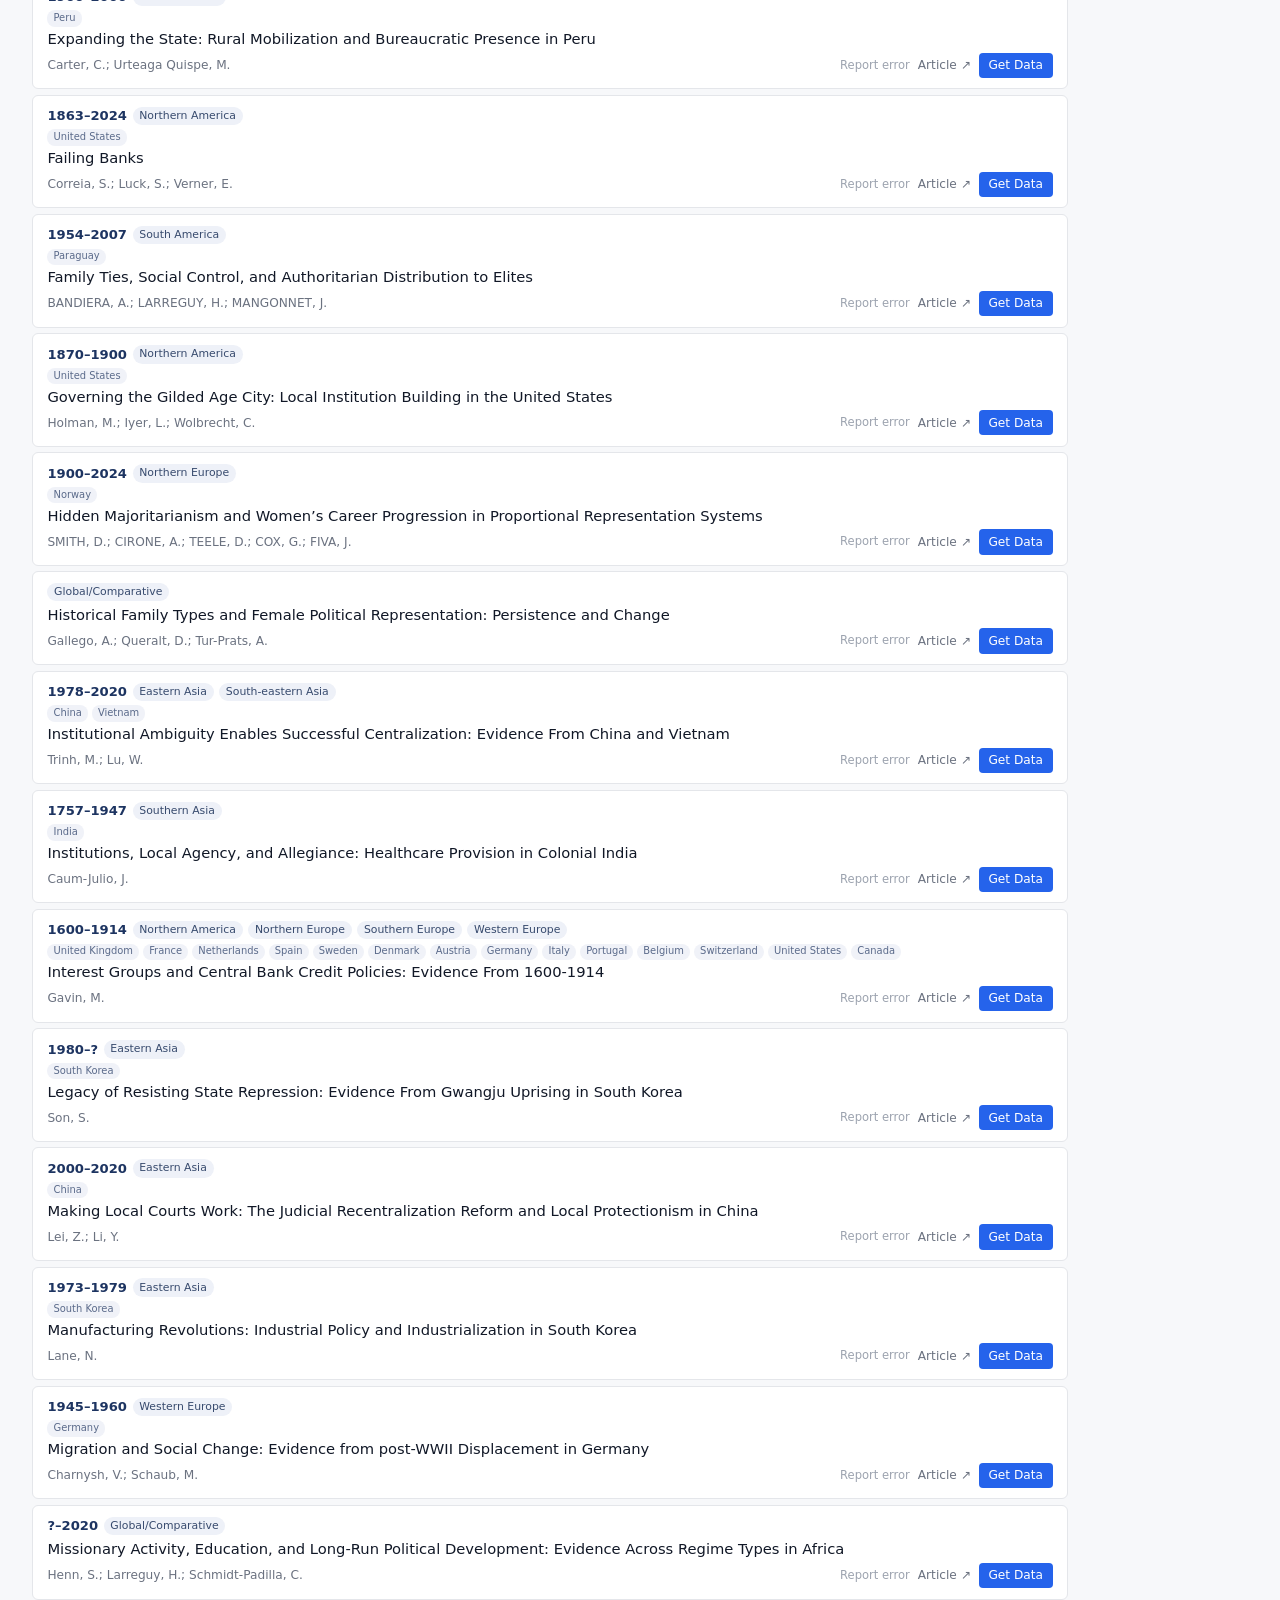
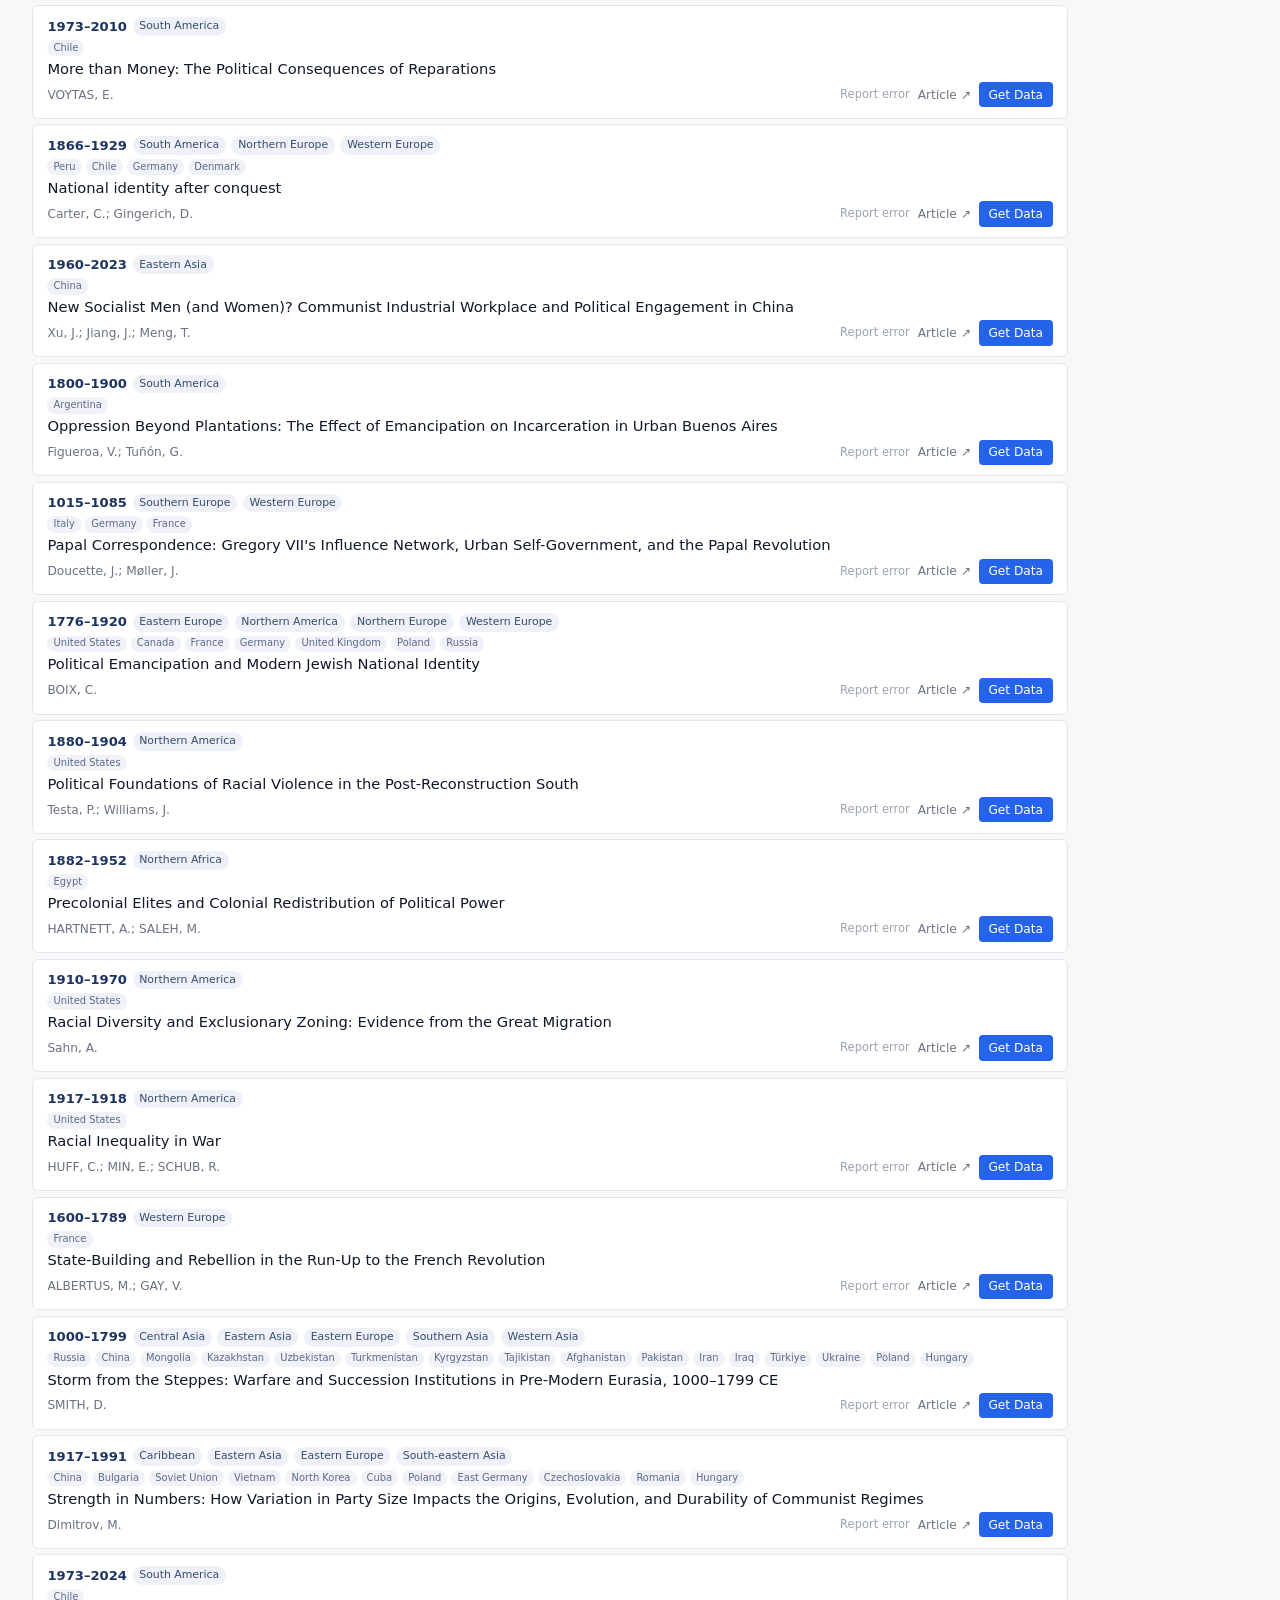
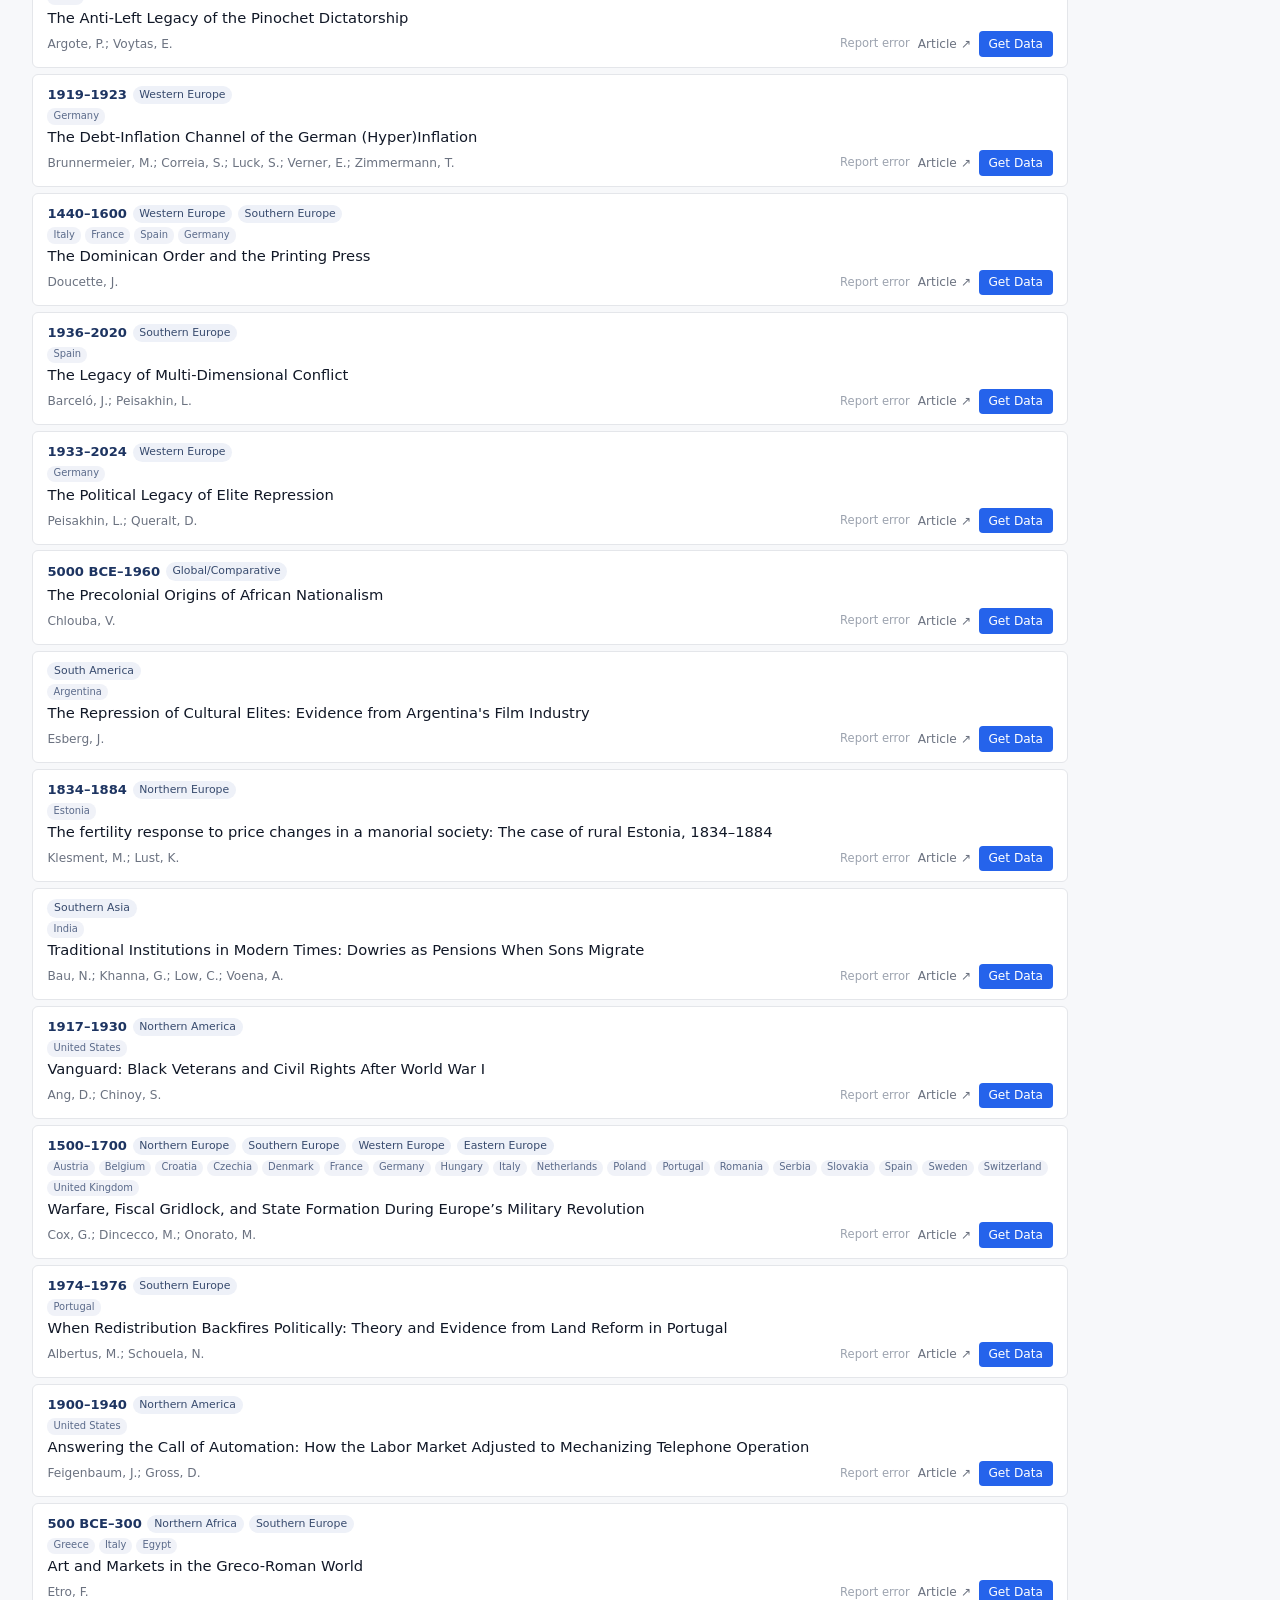
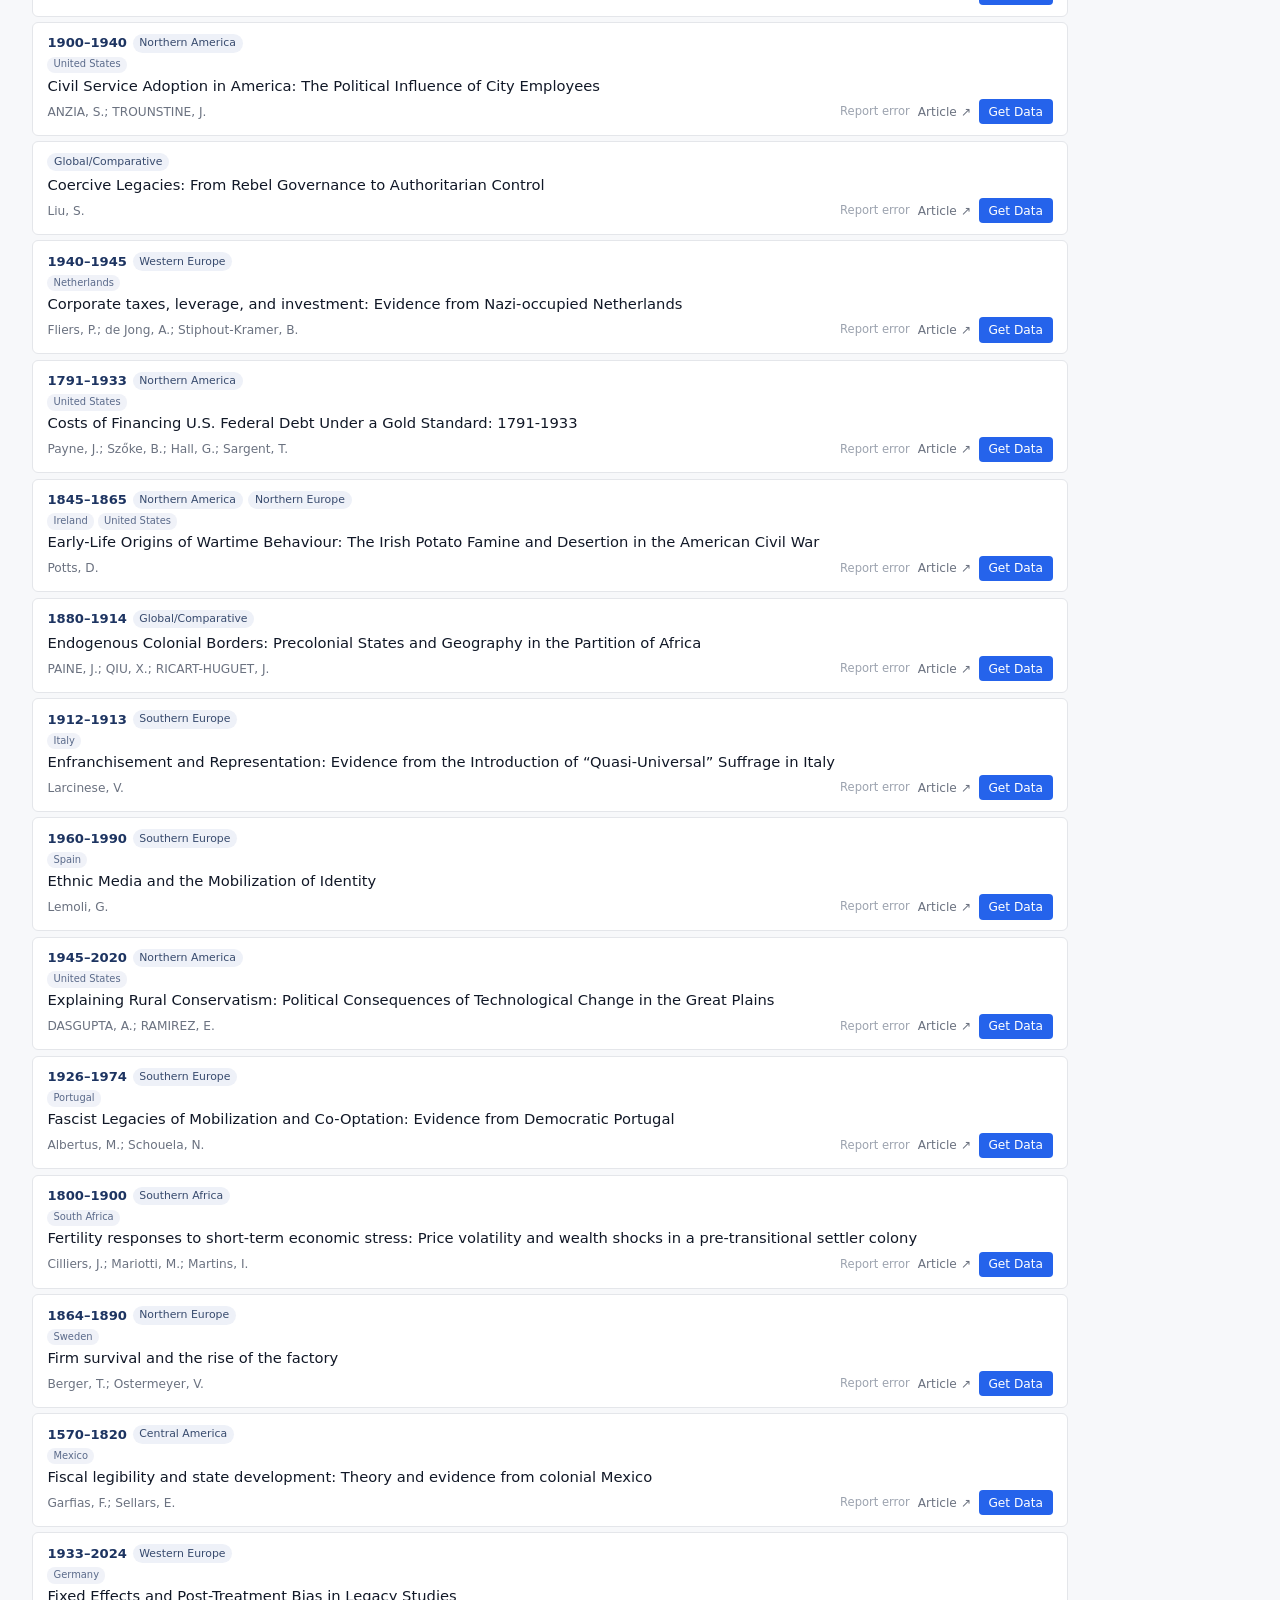
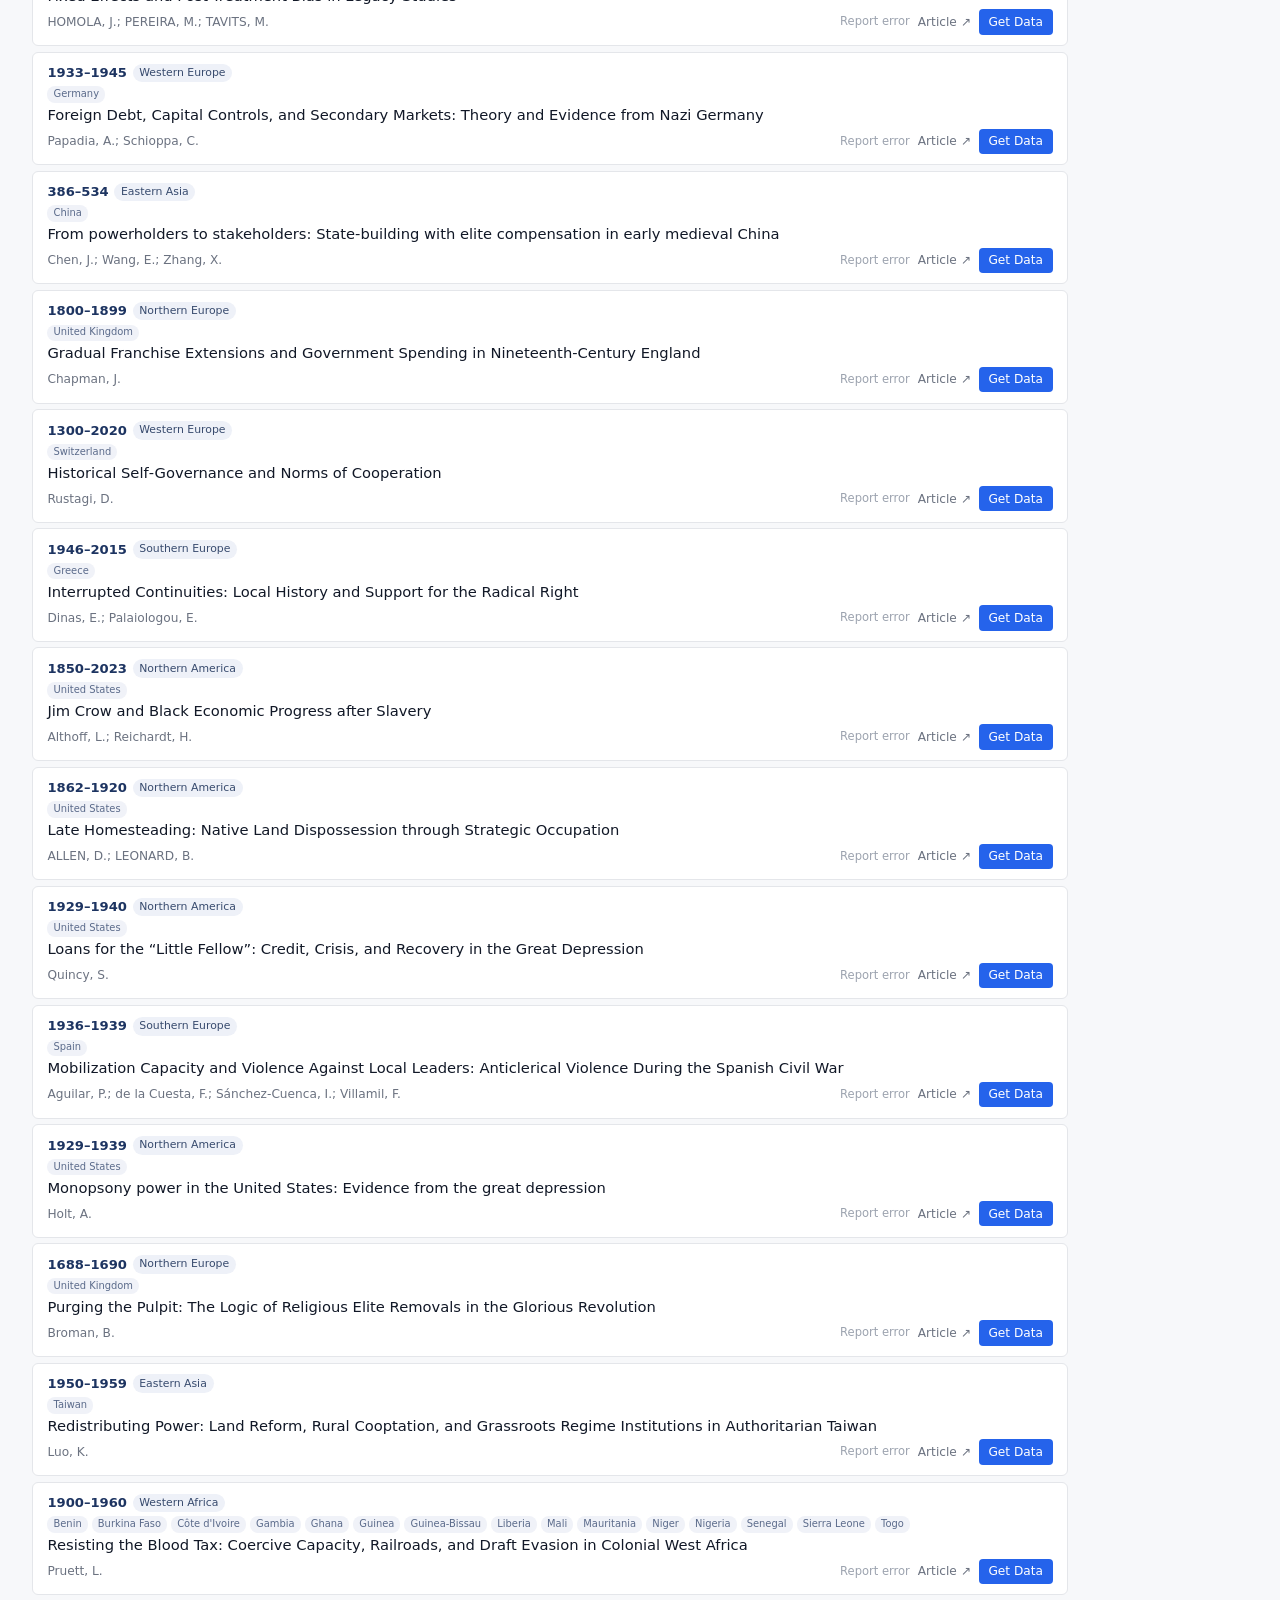
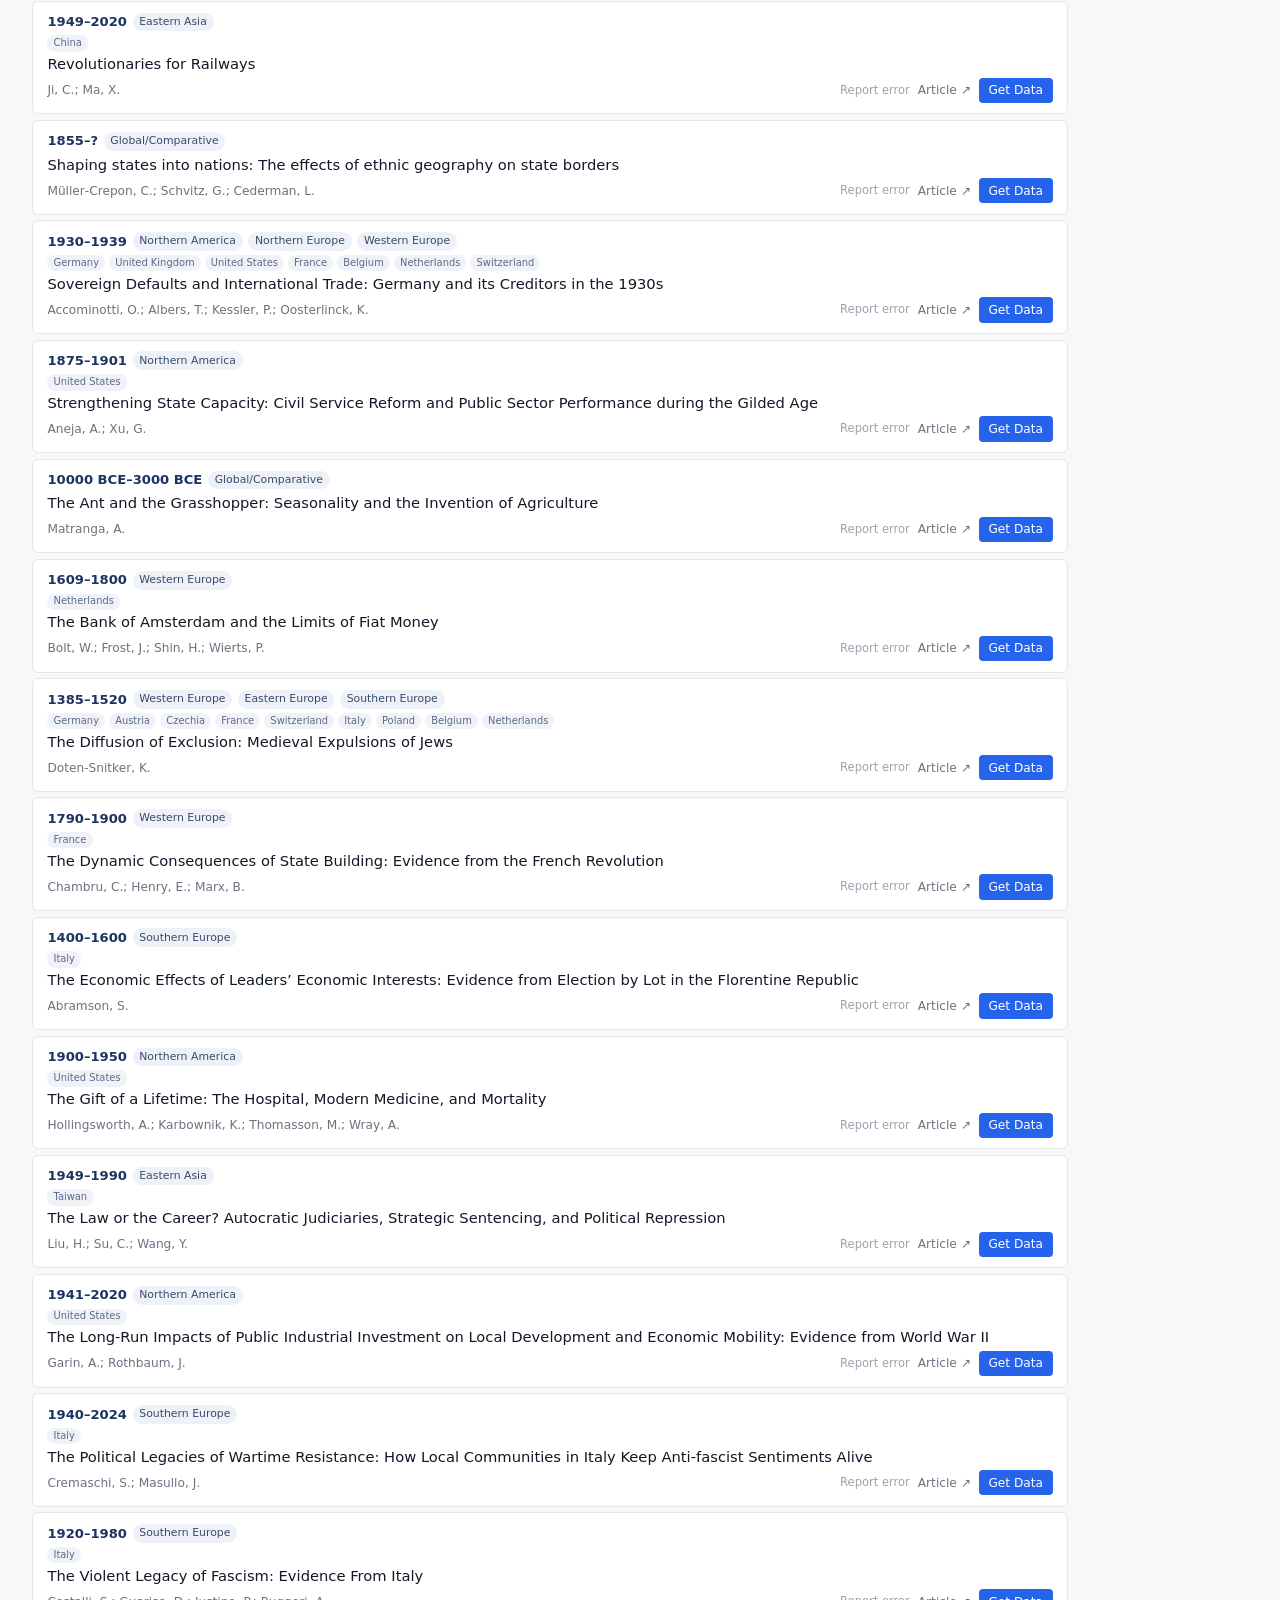
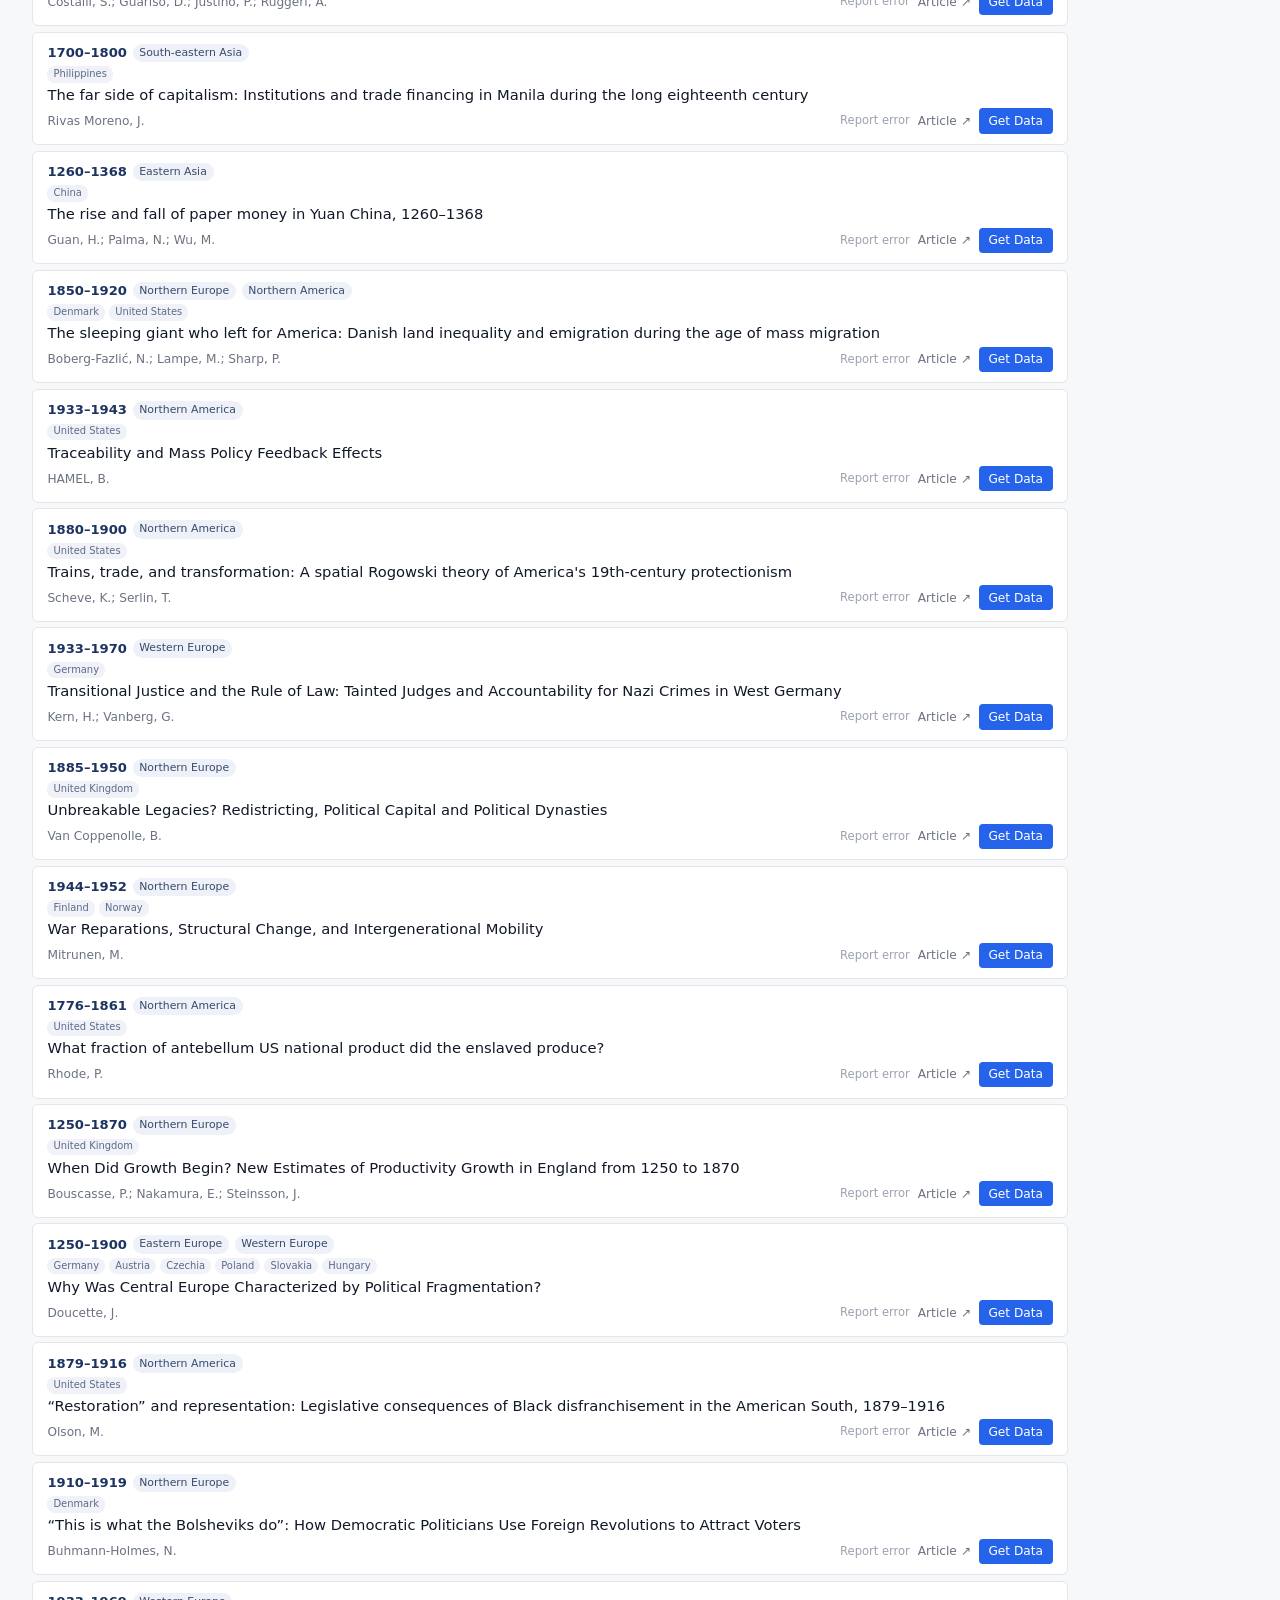
==== commit e5e0a4ad: "add override and search logic" ====
--- a/docs/index.html
+++ b/docs/index.html
@@ -13,7 +13,13 @@
     <a class="btn-add" href="submit.html">Add your dataset</a>
   </header>
   <main>
-    <div id="heatmap"></div>
+    <div class="search-panel">
+      <div class="search-row">
+        <input type="search" id="search-input"
+               placeholder="Search title, author, or tag…" autocomplete="off">
+      </div>
+      <div id="heatmap"></div>
+    </div>
     <p class="results-count" id="results-count"></p>
     <ul id="results" class="results-list"></ul>
   </main>
--- a/docs/style.css
+++ b/docs/style.css
@@ -58,6 +58,42 @@
   max-width: 1100px;
 }
 
+/* ── Search panel ────────────────────────────────────────────────────── */
+.search-panel {
+  background: var(--surface);
+  border: 1px solid var(--border);
+  border-radius: var(--radius);
+  padding: .75rem .9rem .65rem;
+  margin-bottom: 1rem;
+}
+
+.search-row {
+  display: flex;
+  align-items: center;
+  gap: .6rem;
+  flex-wrap: wrap;
+  margin-bottom: .75rem;
+}
+
+#search-input {
+  flex: 1;
+  min-width: 180px;
+  border: 1px solid var(--border);
+  border-radius: var(--radius);
+  padding: .4rem .65rem;
+  font-size: .88rem;
+  font-family: var(--sans);
+  background: var(--bg);
+  color: var(--text);
+}
+
+#search-input:focus {
+  outline: none;
+  border-color: var(--accent);
+  box-shadow: 0 0 0 3px rgba(37, 99, 235, .12);
+}
+
+
 .results-count {
   font-size: .78rem;
   color: var(--muted);
@@ -136,6 +172,14 @@
 
 .submit-form button:hover { background: #1d4ed8; }
 
+/* ── Heatmap animation ───────────────────────────────────────────────── */
+@keyframes hmFadeIn {
+  from { opacity: 0; transform: translateY(5px); }
+  to   { opacity: 1; transform: translateY(0);   }
+}
+
+#heatmap.hm-fade-in { animation: hmFadeIn 180ms ease-out; }
+
 /* ── Heatmap breadcrumb ──────────────────────────────────────────────── */
 .hm-breadcrumb {
   font-size: .72rem;
@@ -149,16 +193,21 @@
 .hm-bc-link {
   color: var(--accent);
   cursor: pointer;
-  text-decoration: none;
-}
-
-.hm-bc-link:hover { text-decoration: underline; }
+  text-decoration: underline;
+  text-underline-offset: 2px;
+}
+
+.hm-bc-link:hover { color: #1d4ed8; }
+
+.hm-bc-current {
+  color: var(--text);
+  font-weight: 500;
+}
 
 /* ── Heatmap ─────────────────────────────────────────────────────────── */
 #heatmap {
   display: grid;
   gap: 2px;
-  margin-bottom: 1.5rem;
   align-items: end;
 }
 
@@ -268,7 +317,11 @@
   color: #374a6d;
   padding: .07rem .42rem;
   border-radius: 10px;
-}
+  cursor: pointer;
+  transition: background 100ms, color 100ms;
+}
+
+.tag:hover { background: #d6dfef; color: #1d3461; }
 
 .country-tags {
   display: flex;
@@ -284,7 +337,11 @@
   color: #5a6a8a;
   padding: .05rem .38rem;
   border-radius: 8px;
-}
+  cursor: pointer;
+  transition: background 100ms, color 100ms;
+}
+
+.country-tag:hover { background: #dde2f0; color: #374a6d; }
 
 .card-title {
   font-size: .92rem;
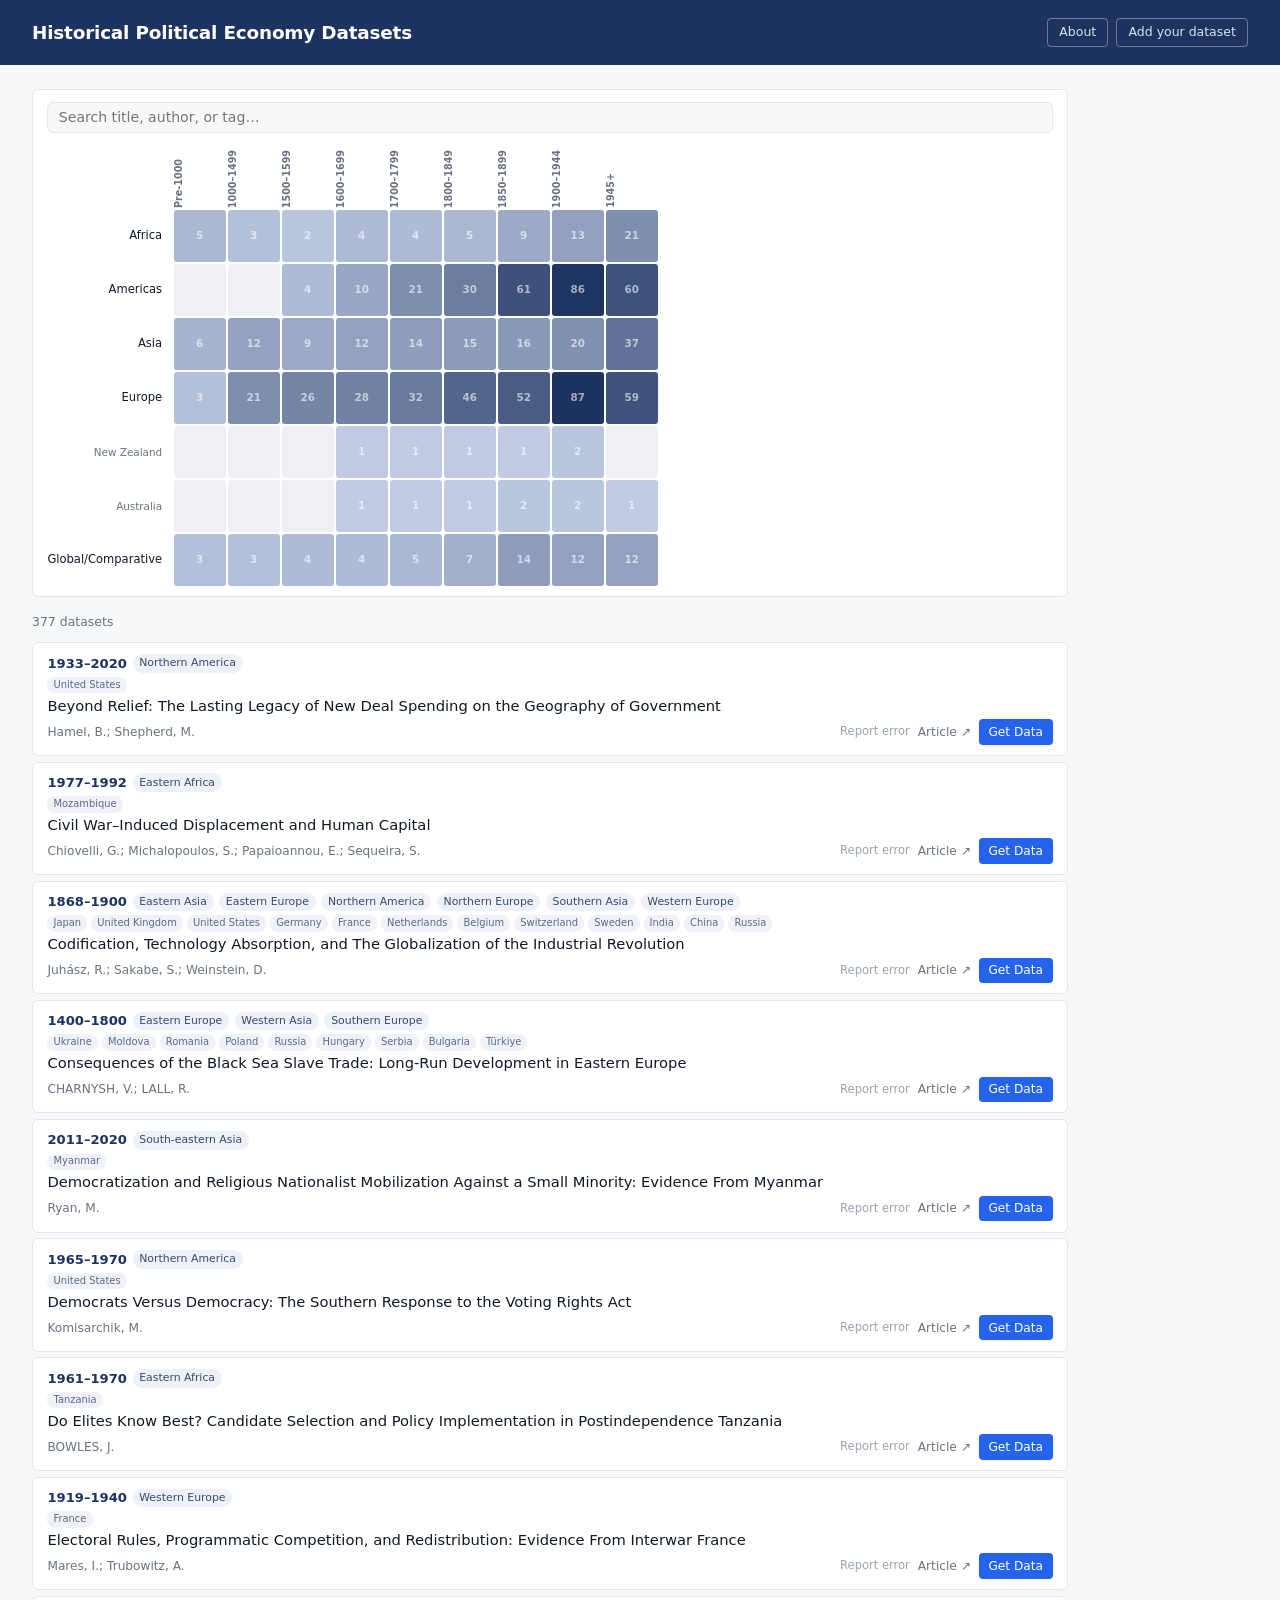
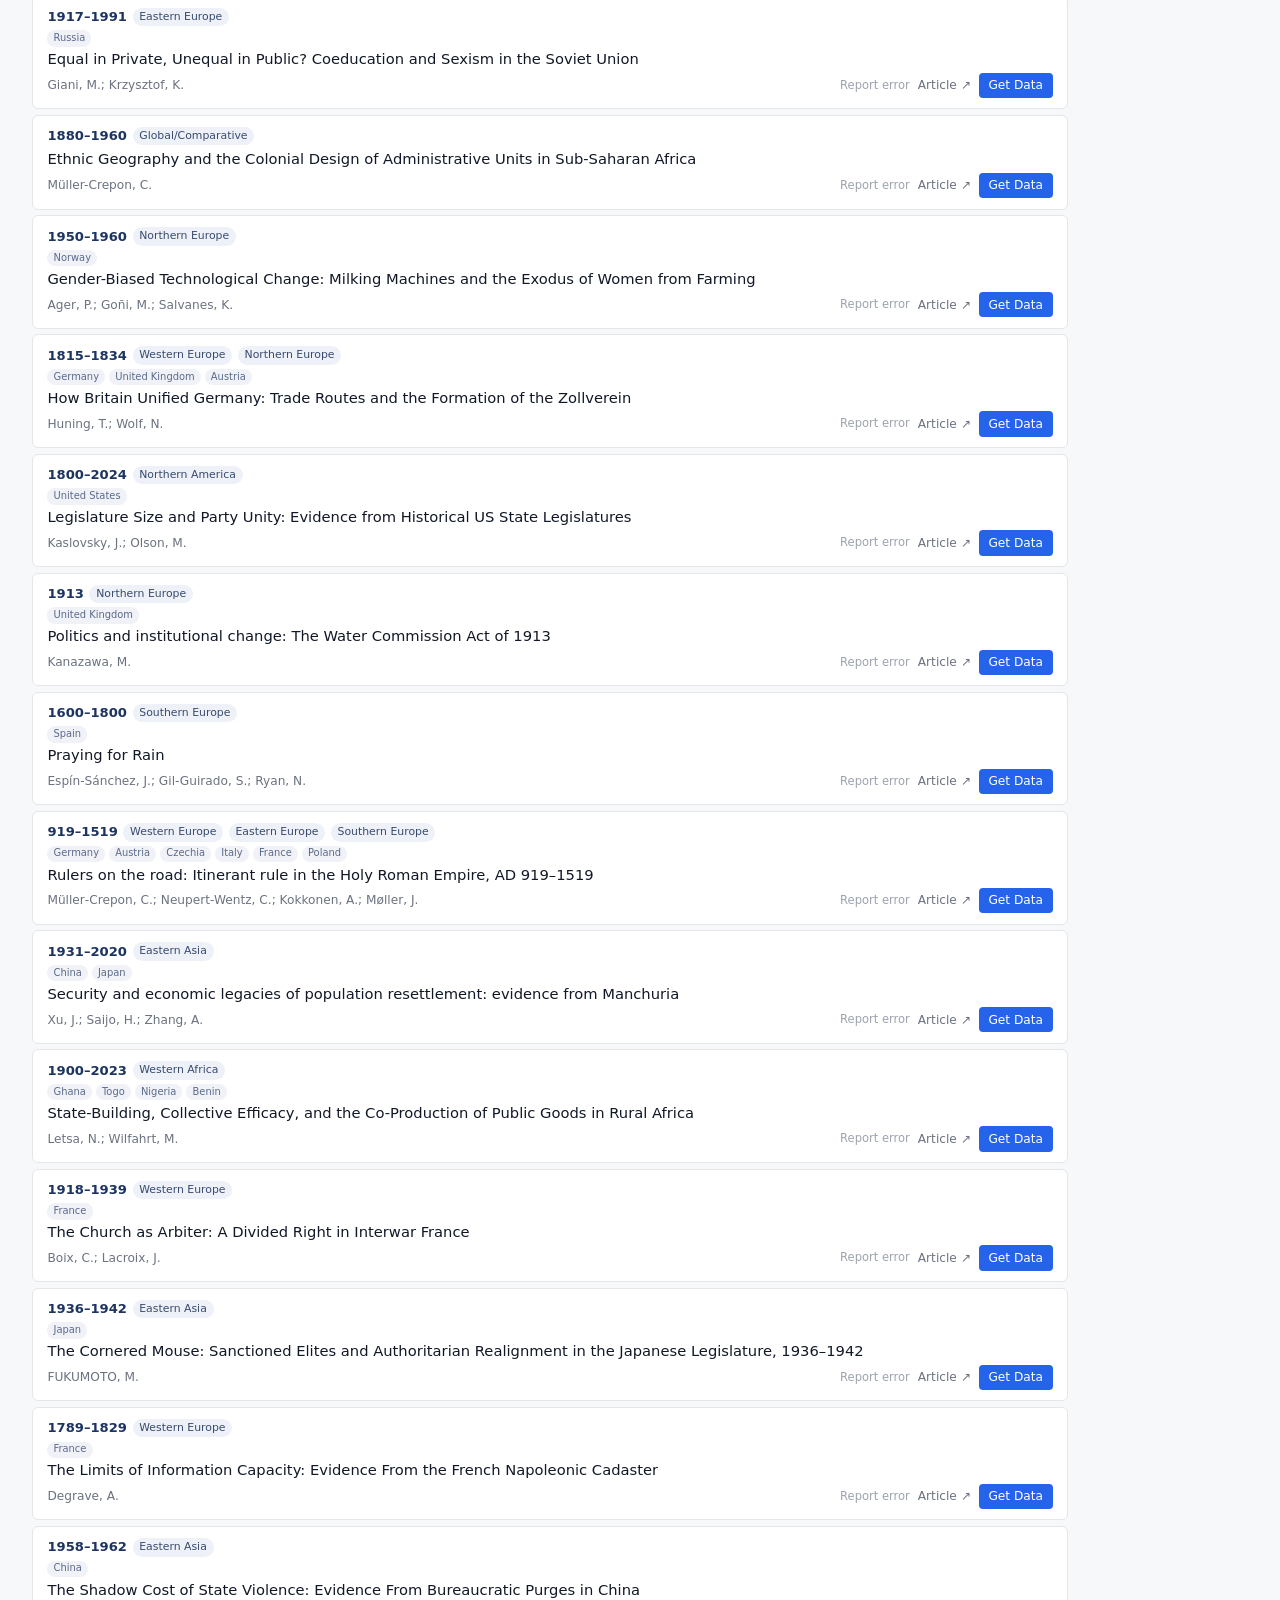
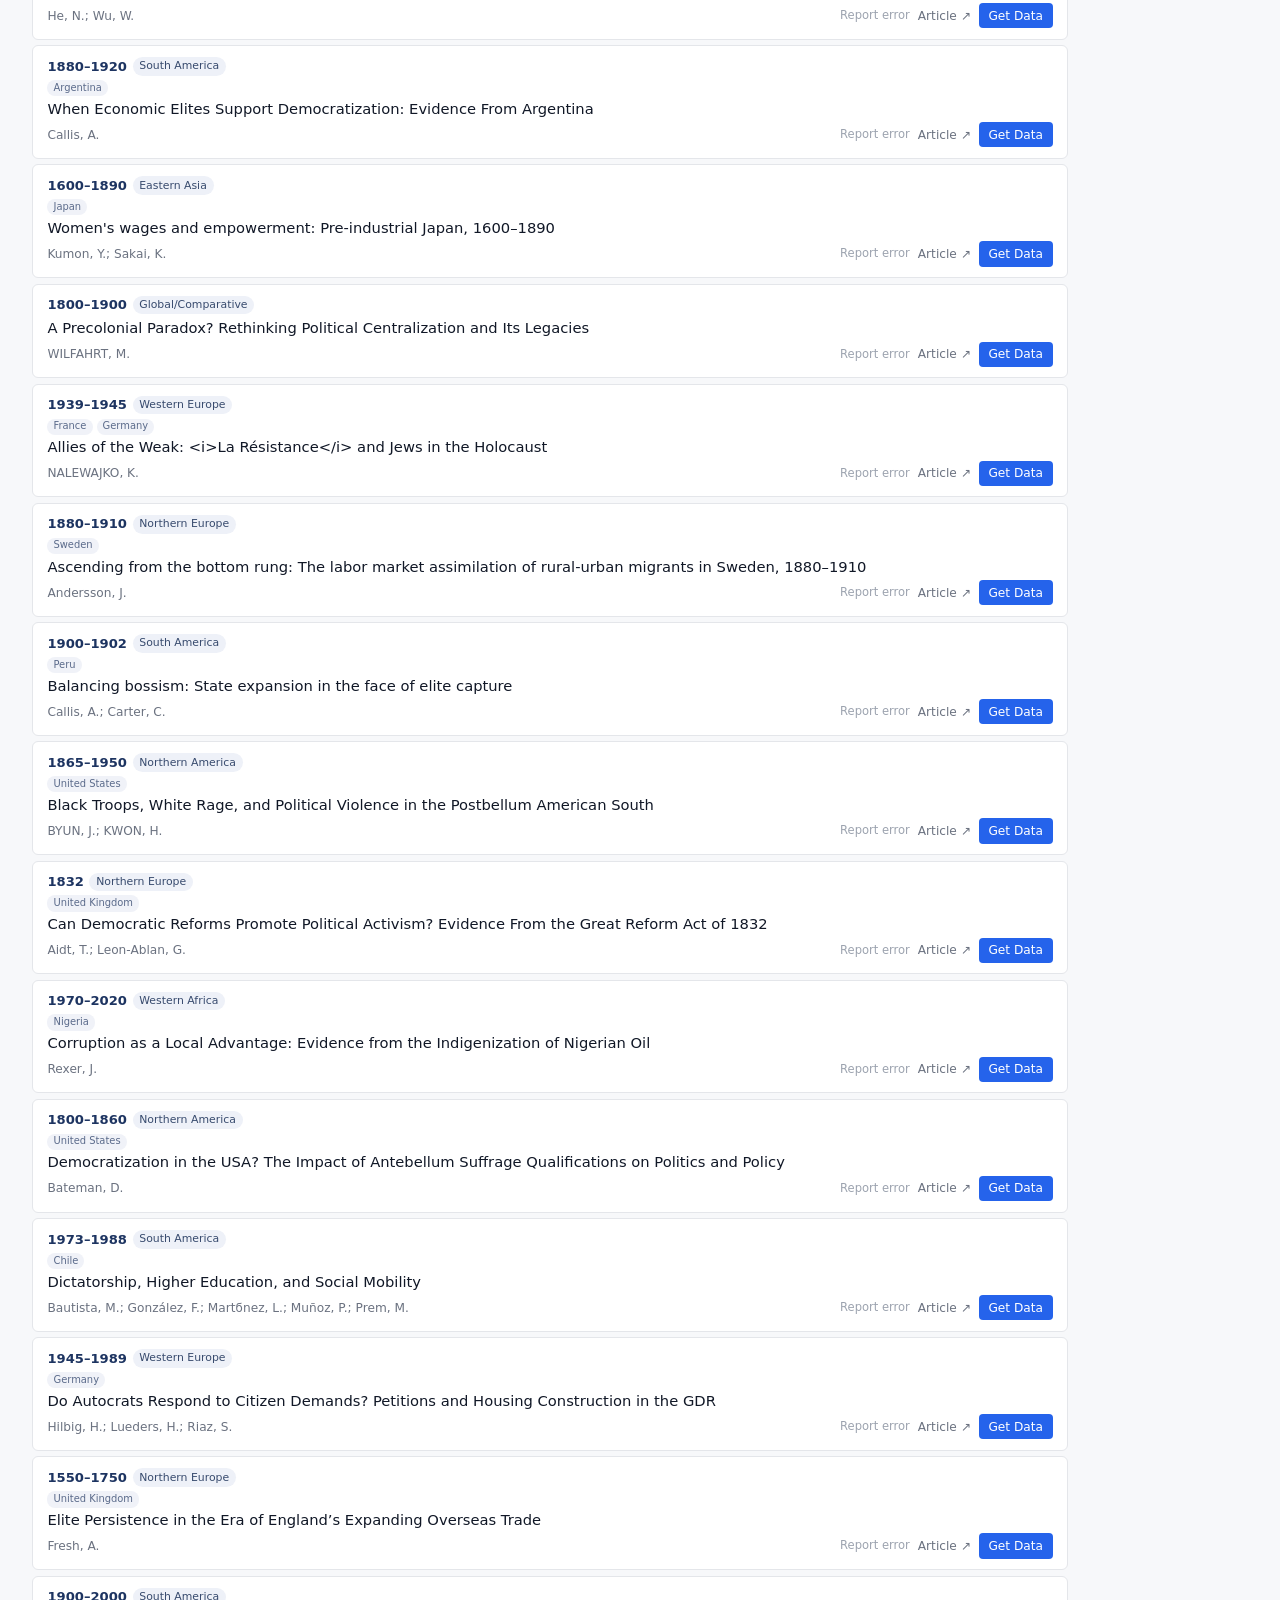
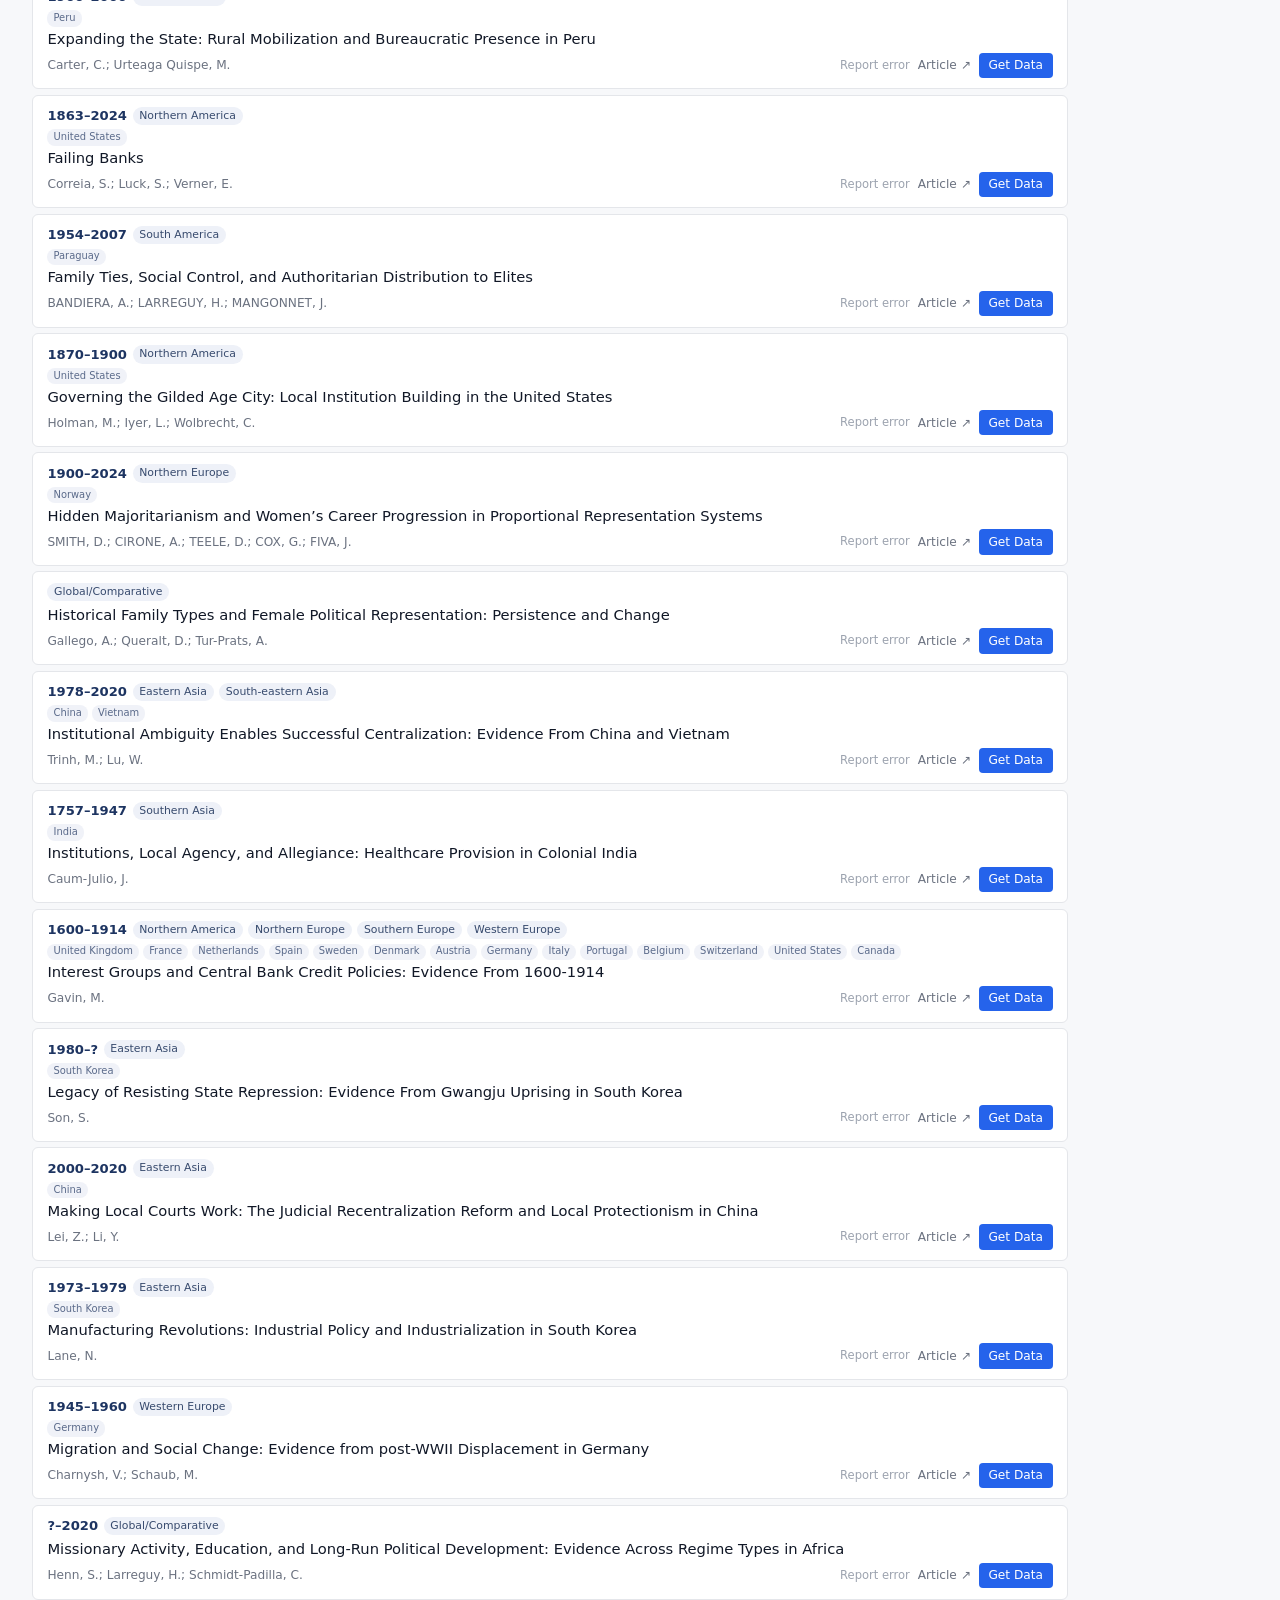
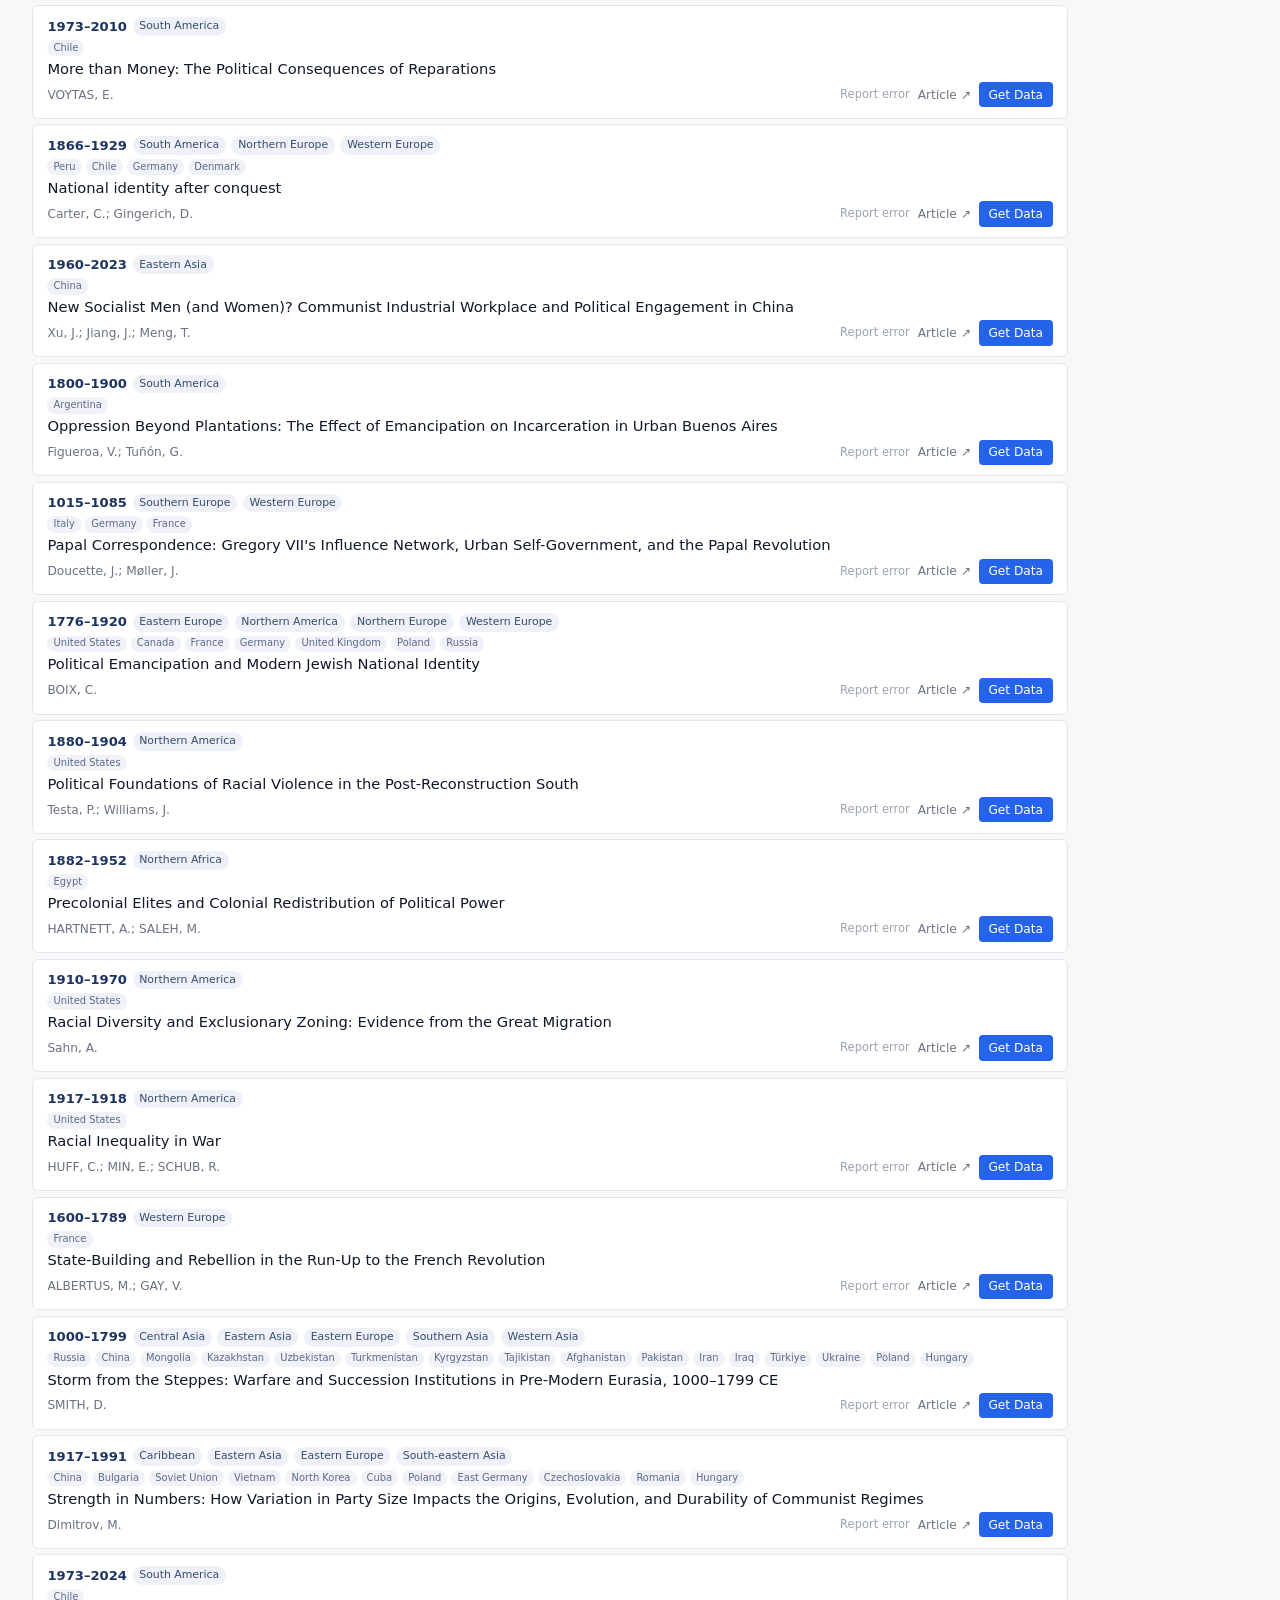
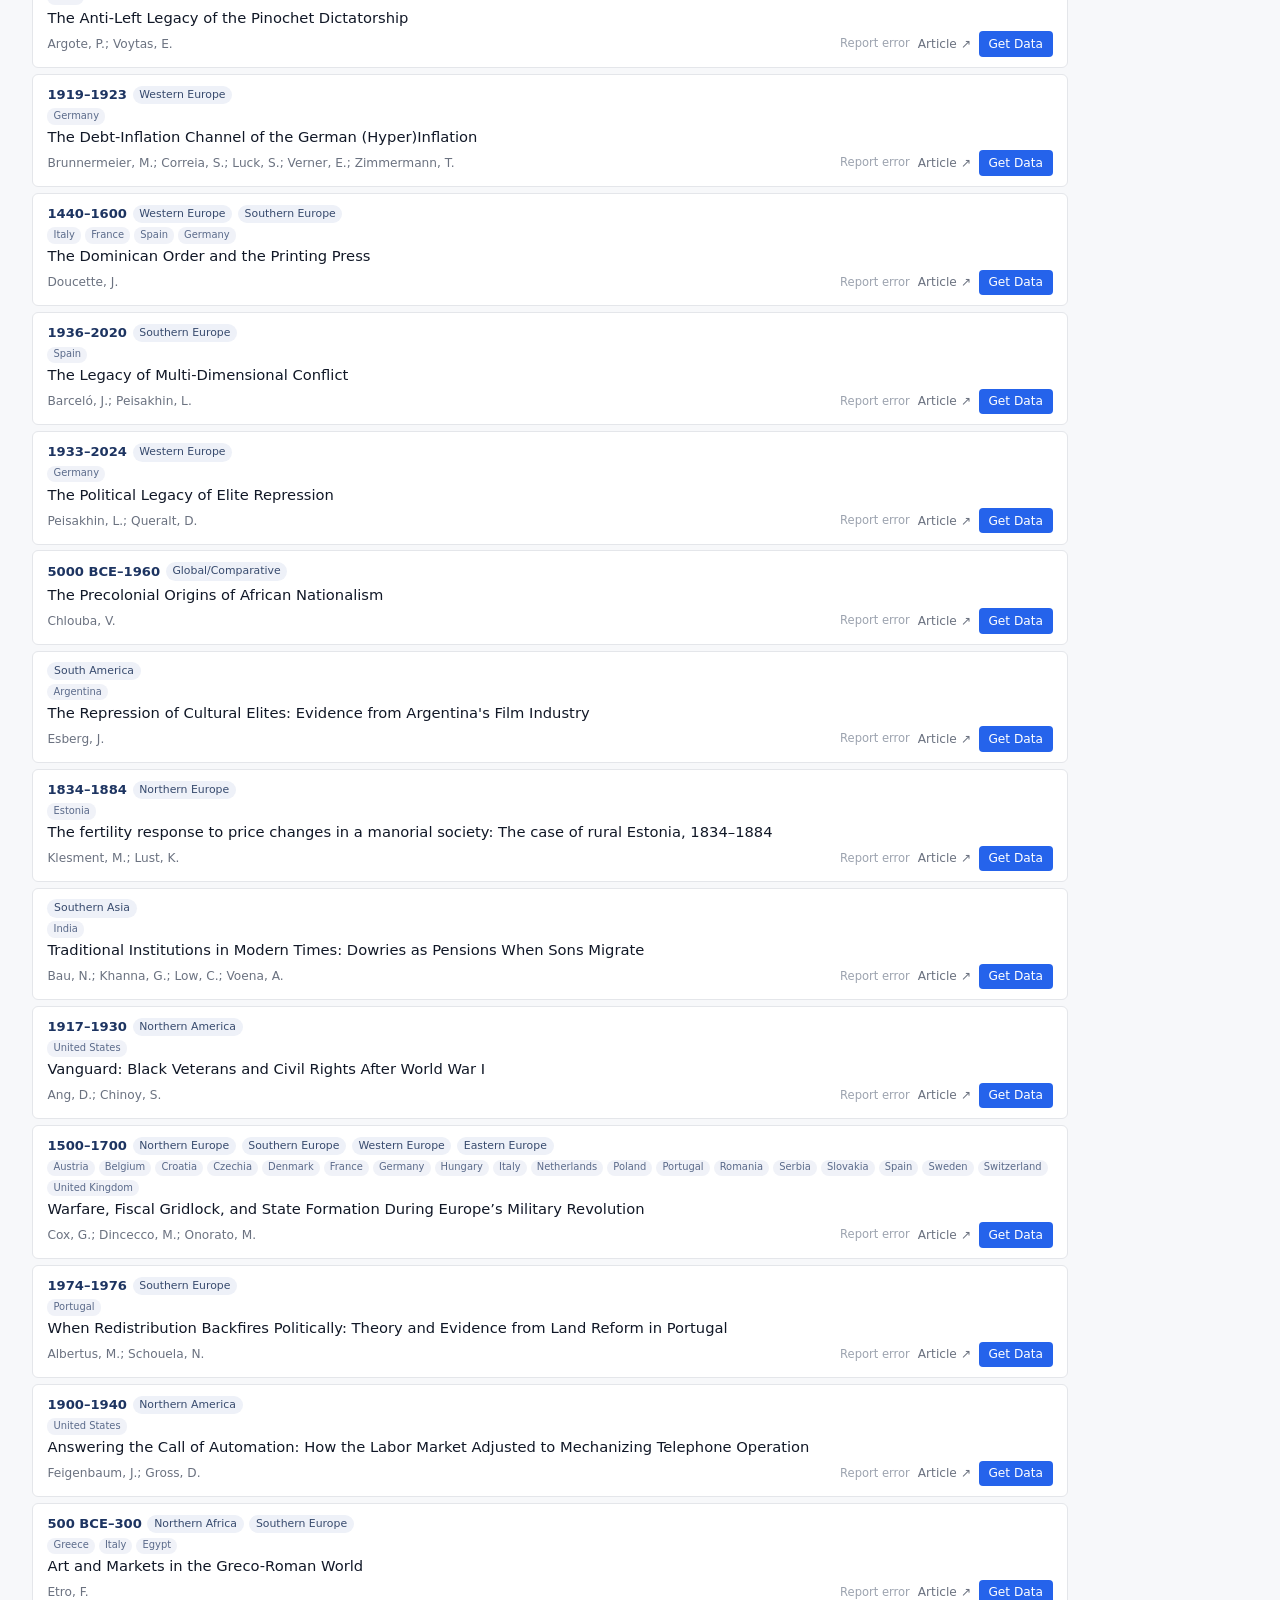
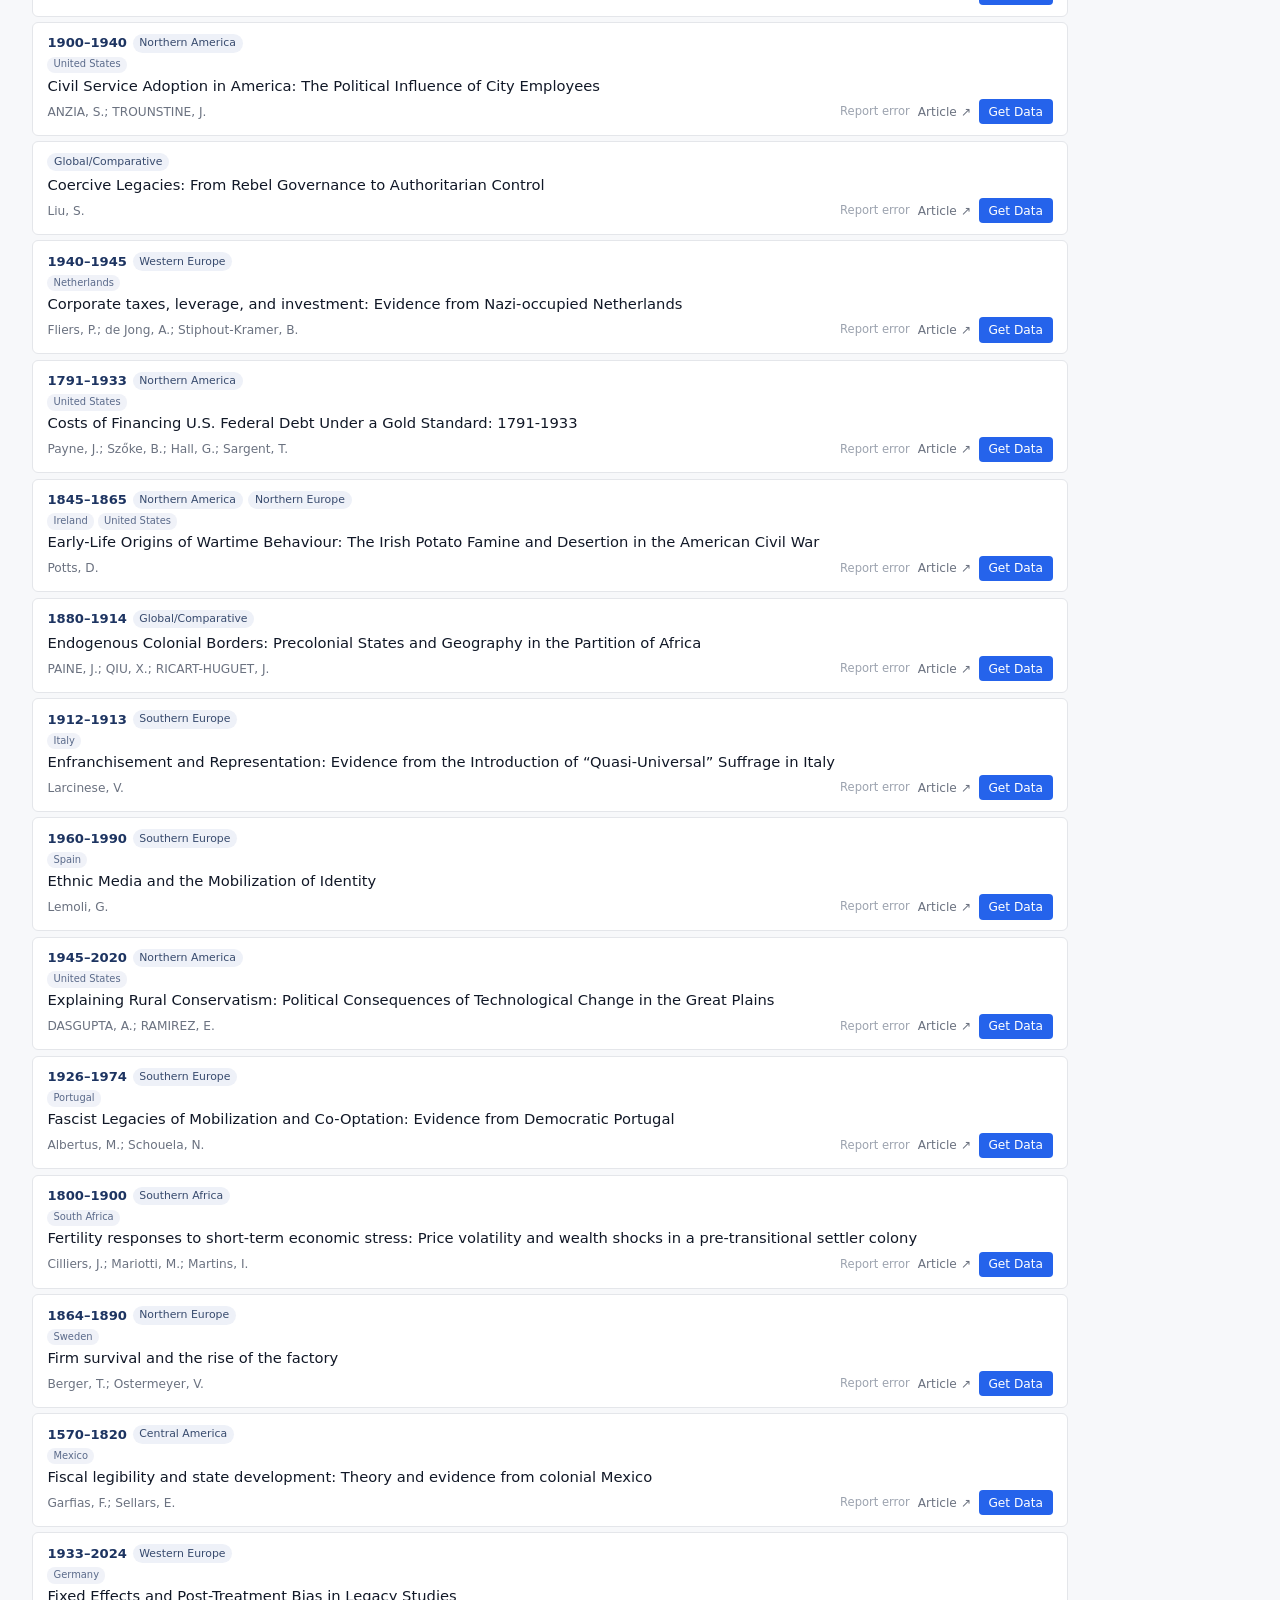
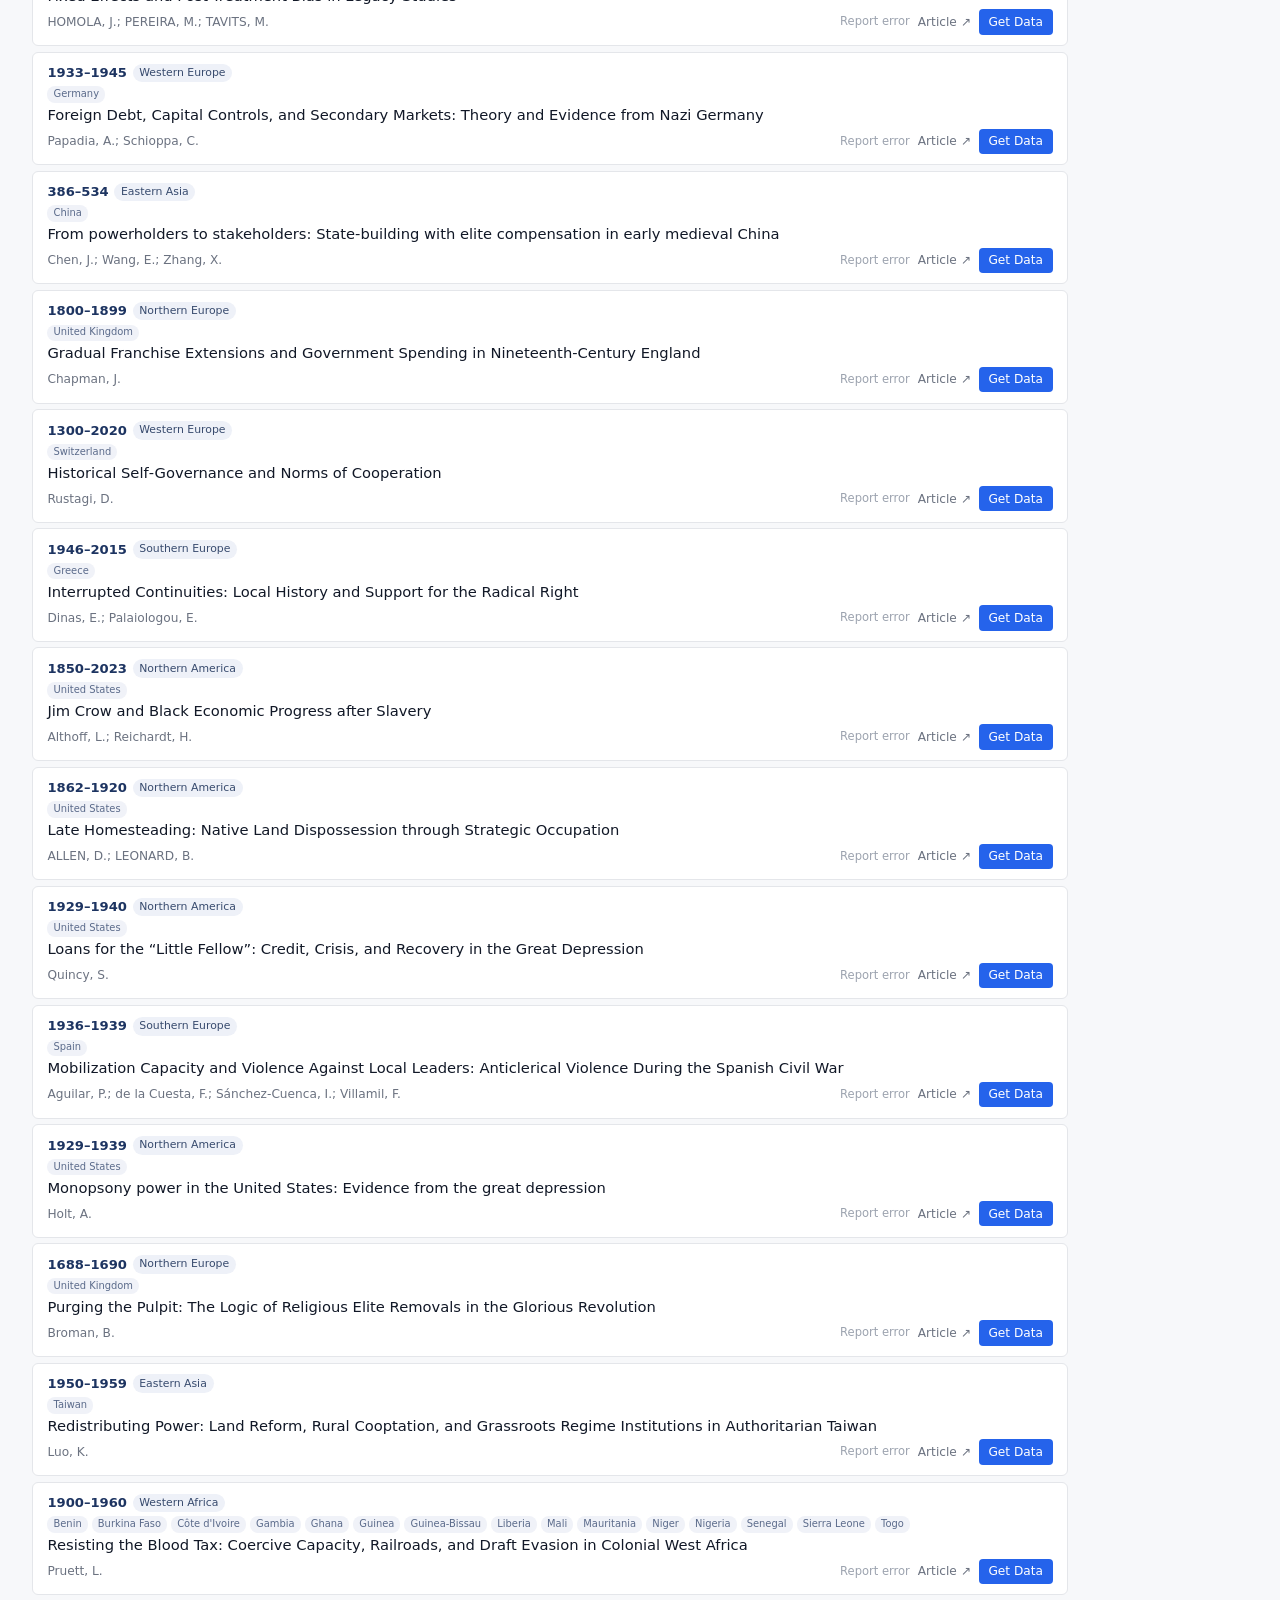
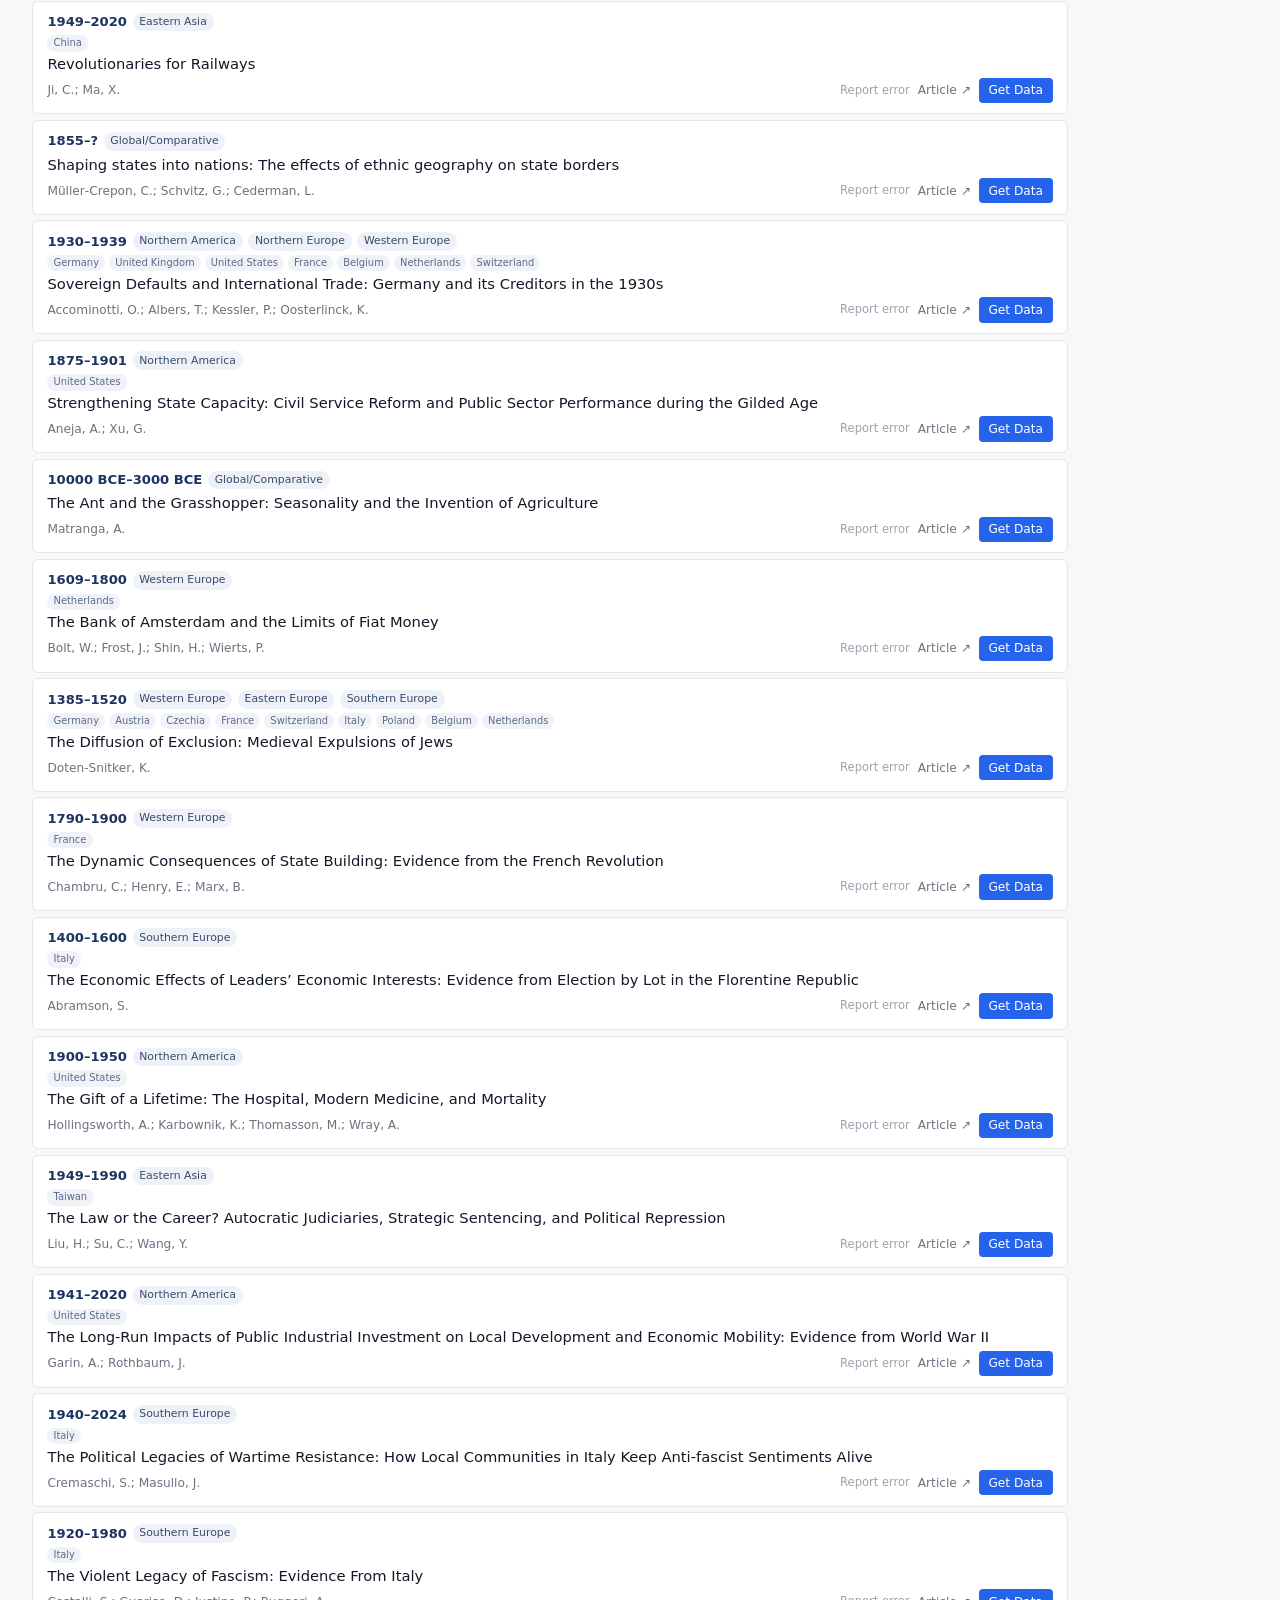
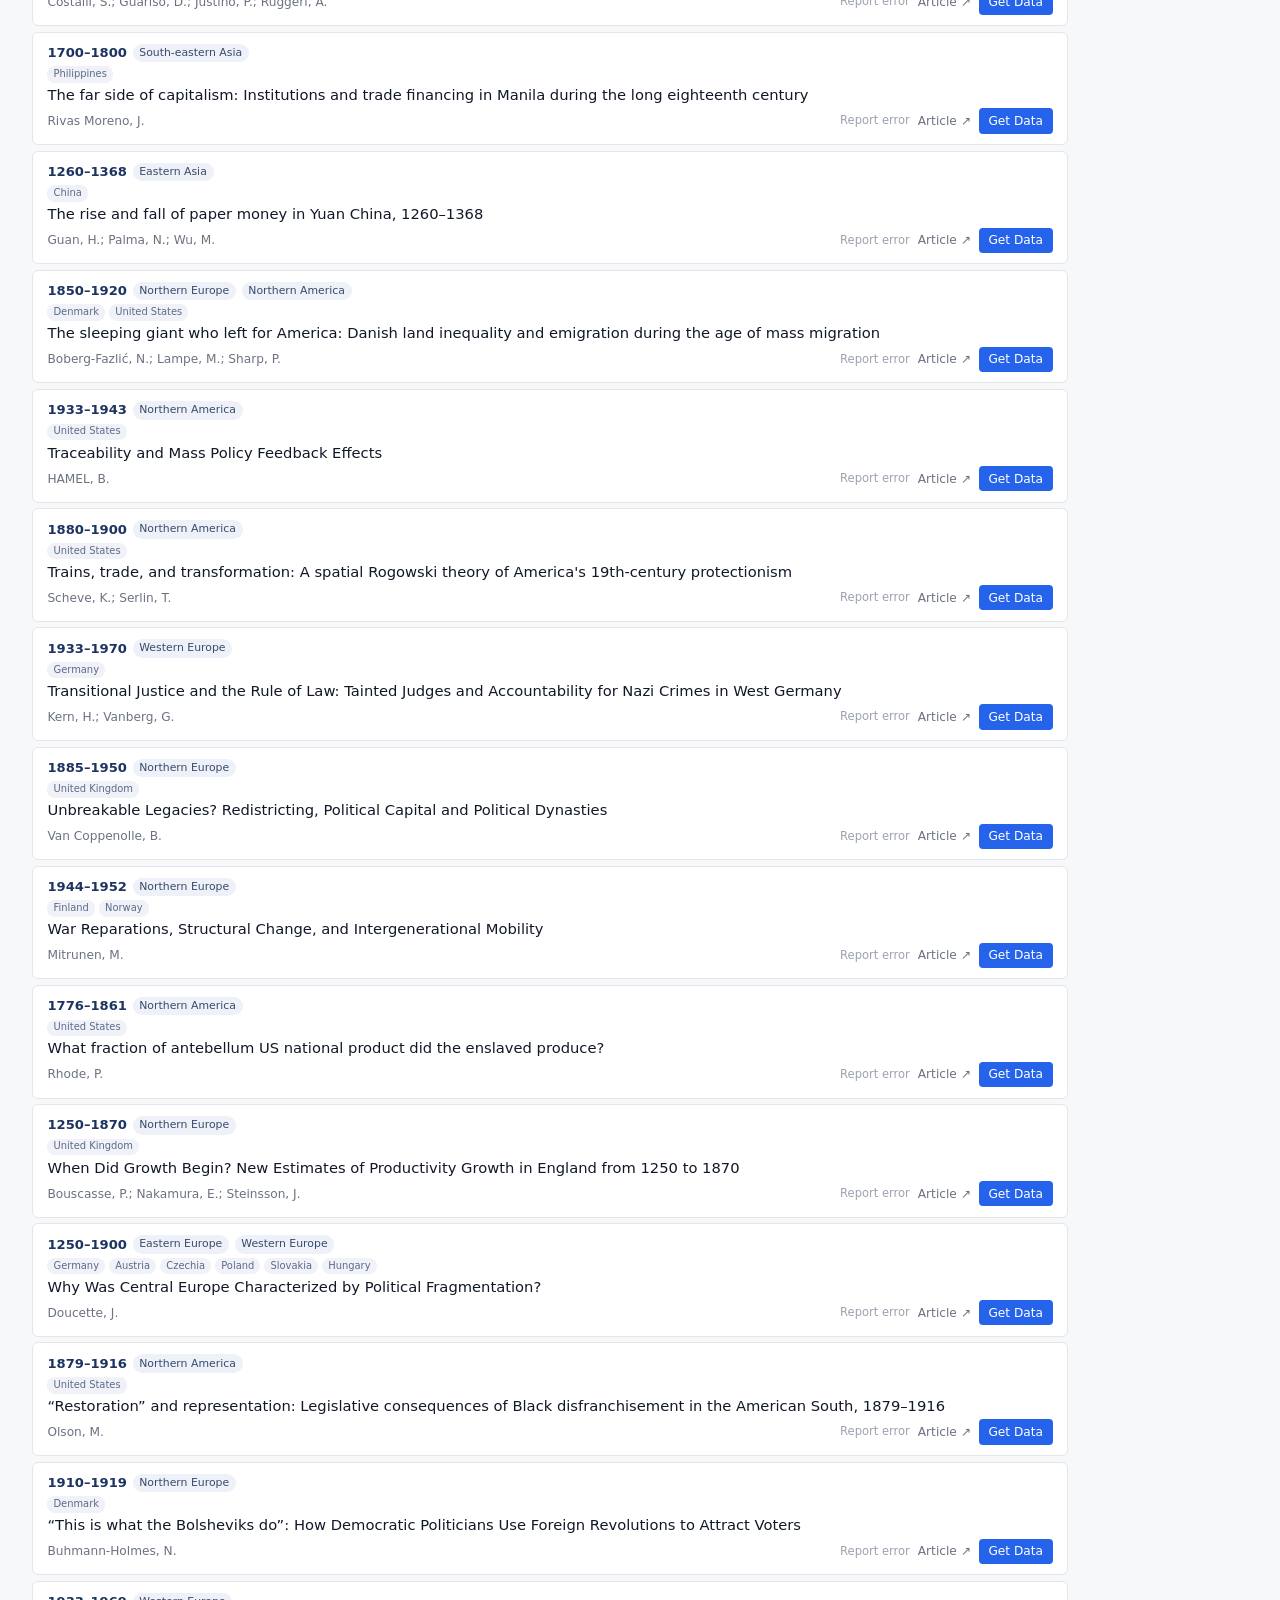
==== commit cc60fc7b: "update about page" ====
--- a/docs/index.html
+++ b/docs/index.html
@@ -9,8 +9,10 @@
 <body>
   <header>
     <h1>Historical Political Economy Datasets</h1>
-    <a class="btn-add" href="about.html">About</a>
-    <a class="btn-add" href="submit.html">Add your dataset</a>
+    <div style="display:flex;gap:.5rem">
+      <a class="btn-add" href="about.html">About</a>
+      <a class="btn-add" href="https://github.com/historicalpoliticaleconomy/historicalpoliticaleconomy.github.io/issues/new?template=new-dataset.yml" target="_blank" rel="noopener">Add your dataset</a>
+    </div>
   </header>
   <main>
     <div class="search-panel">
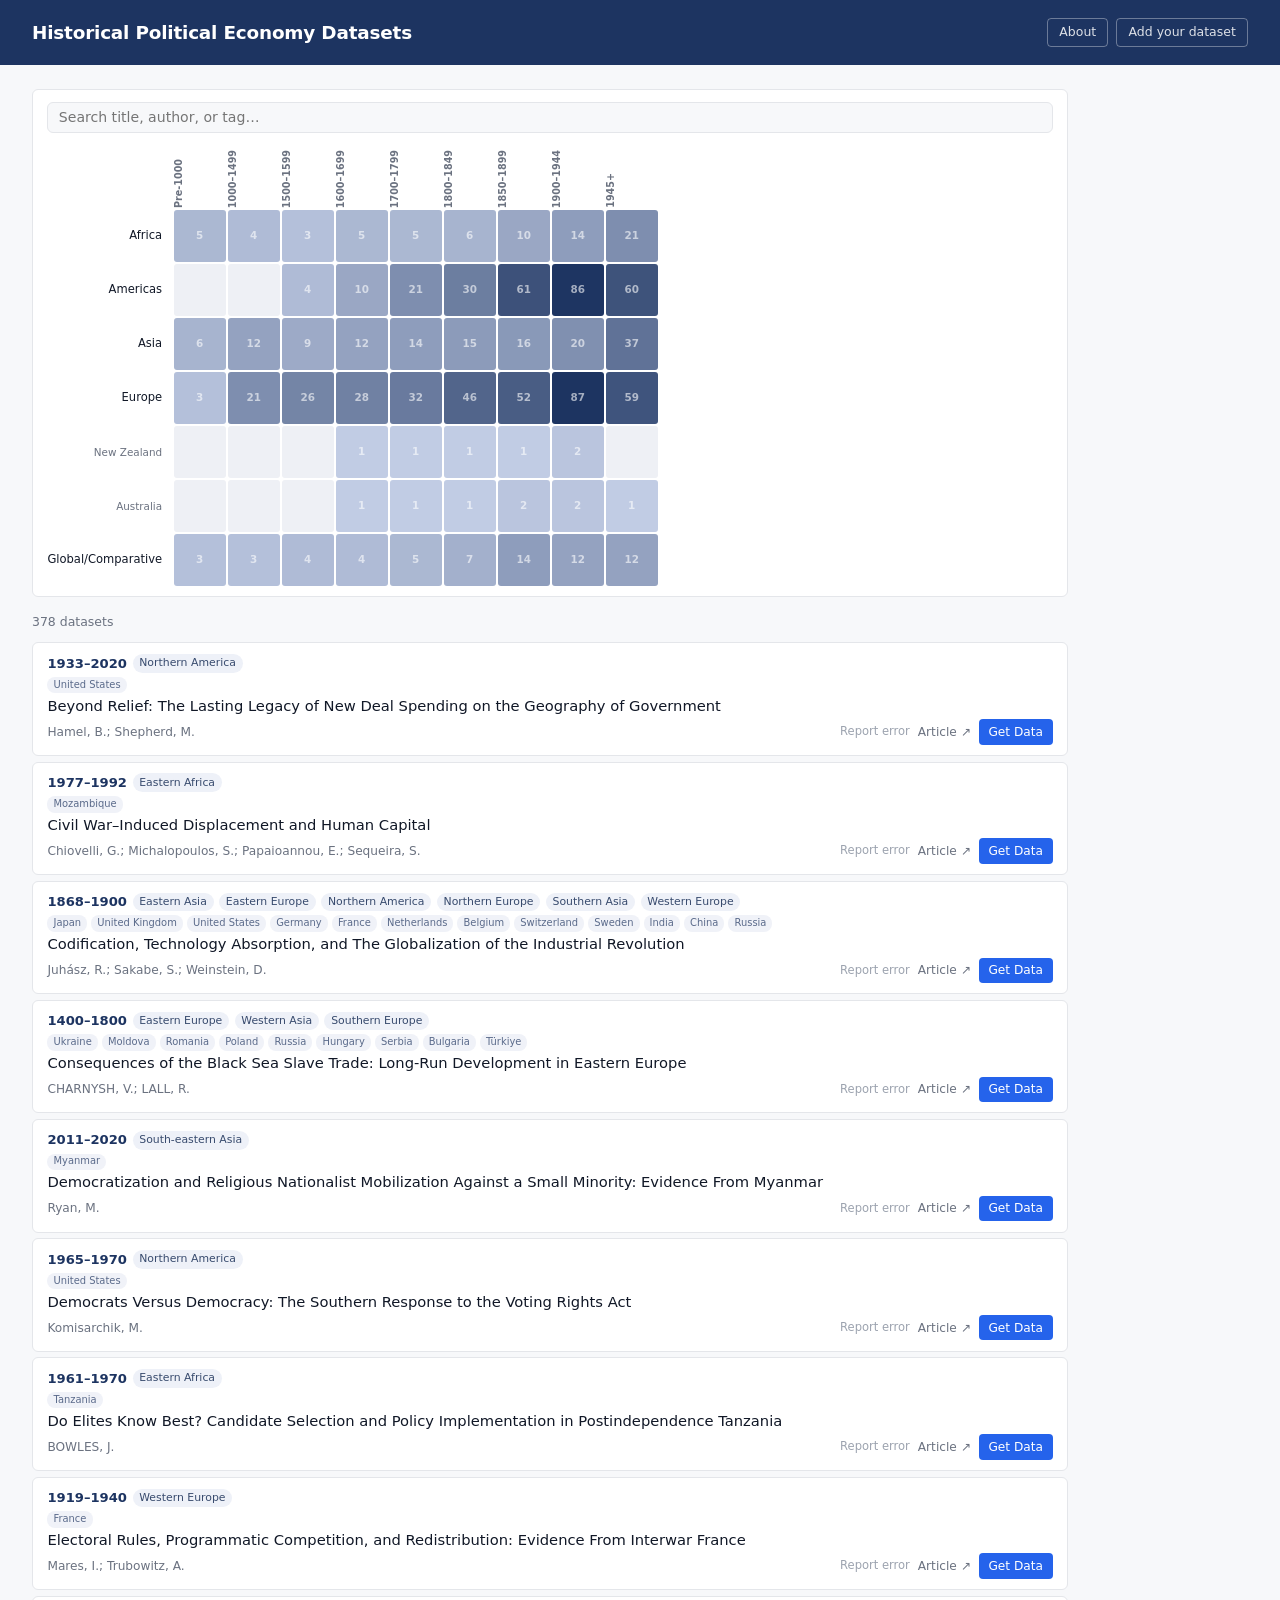
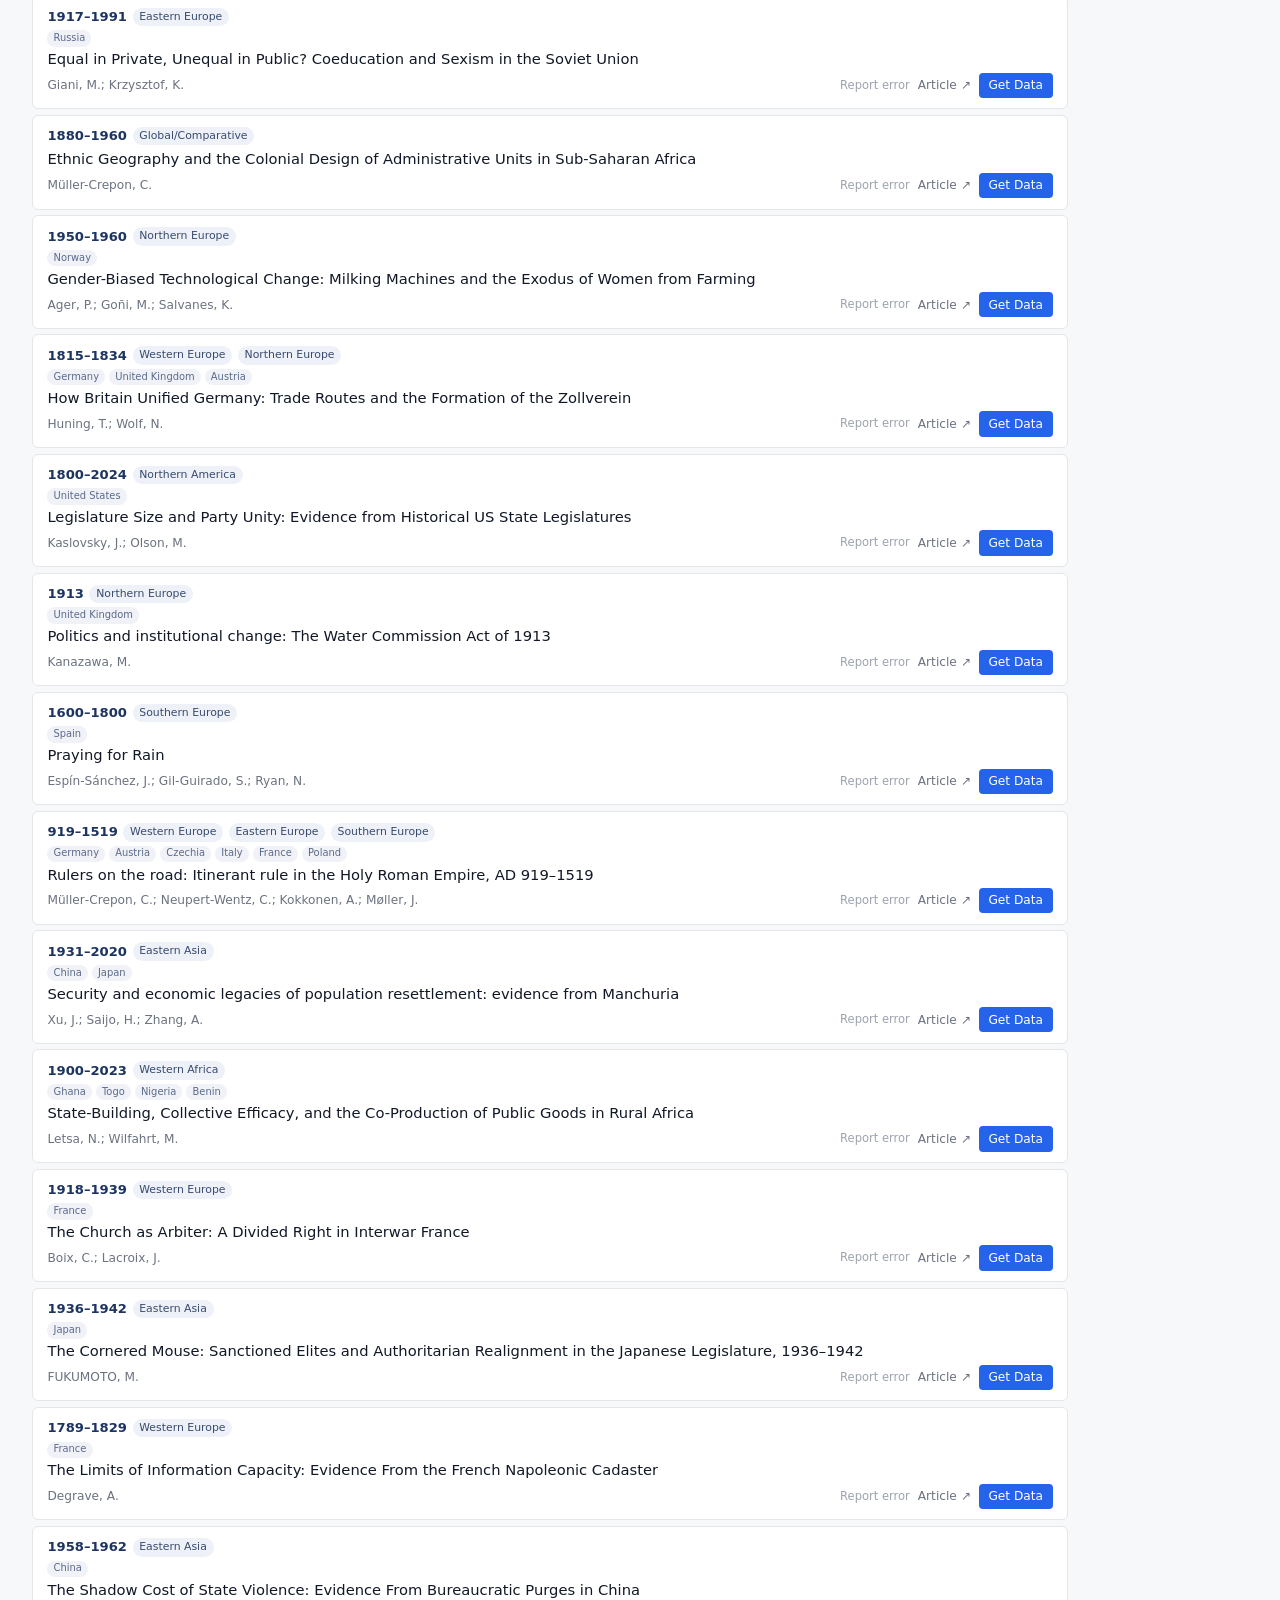
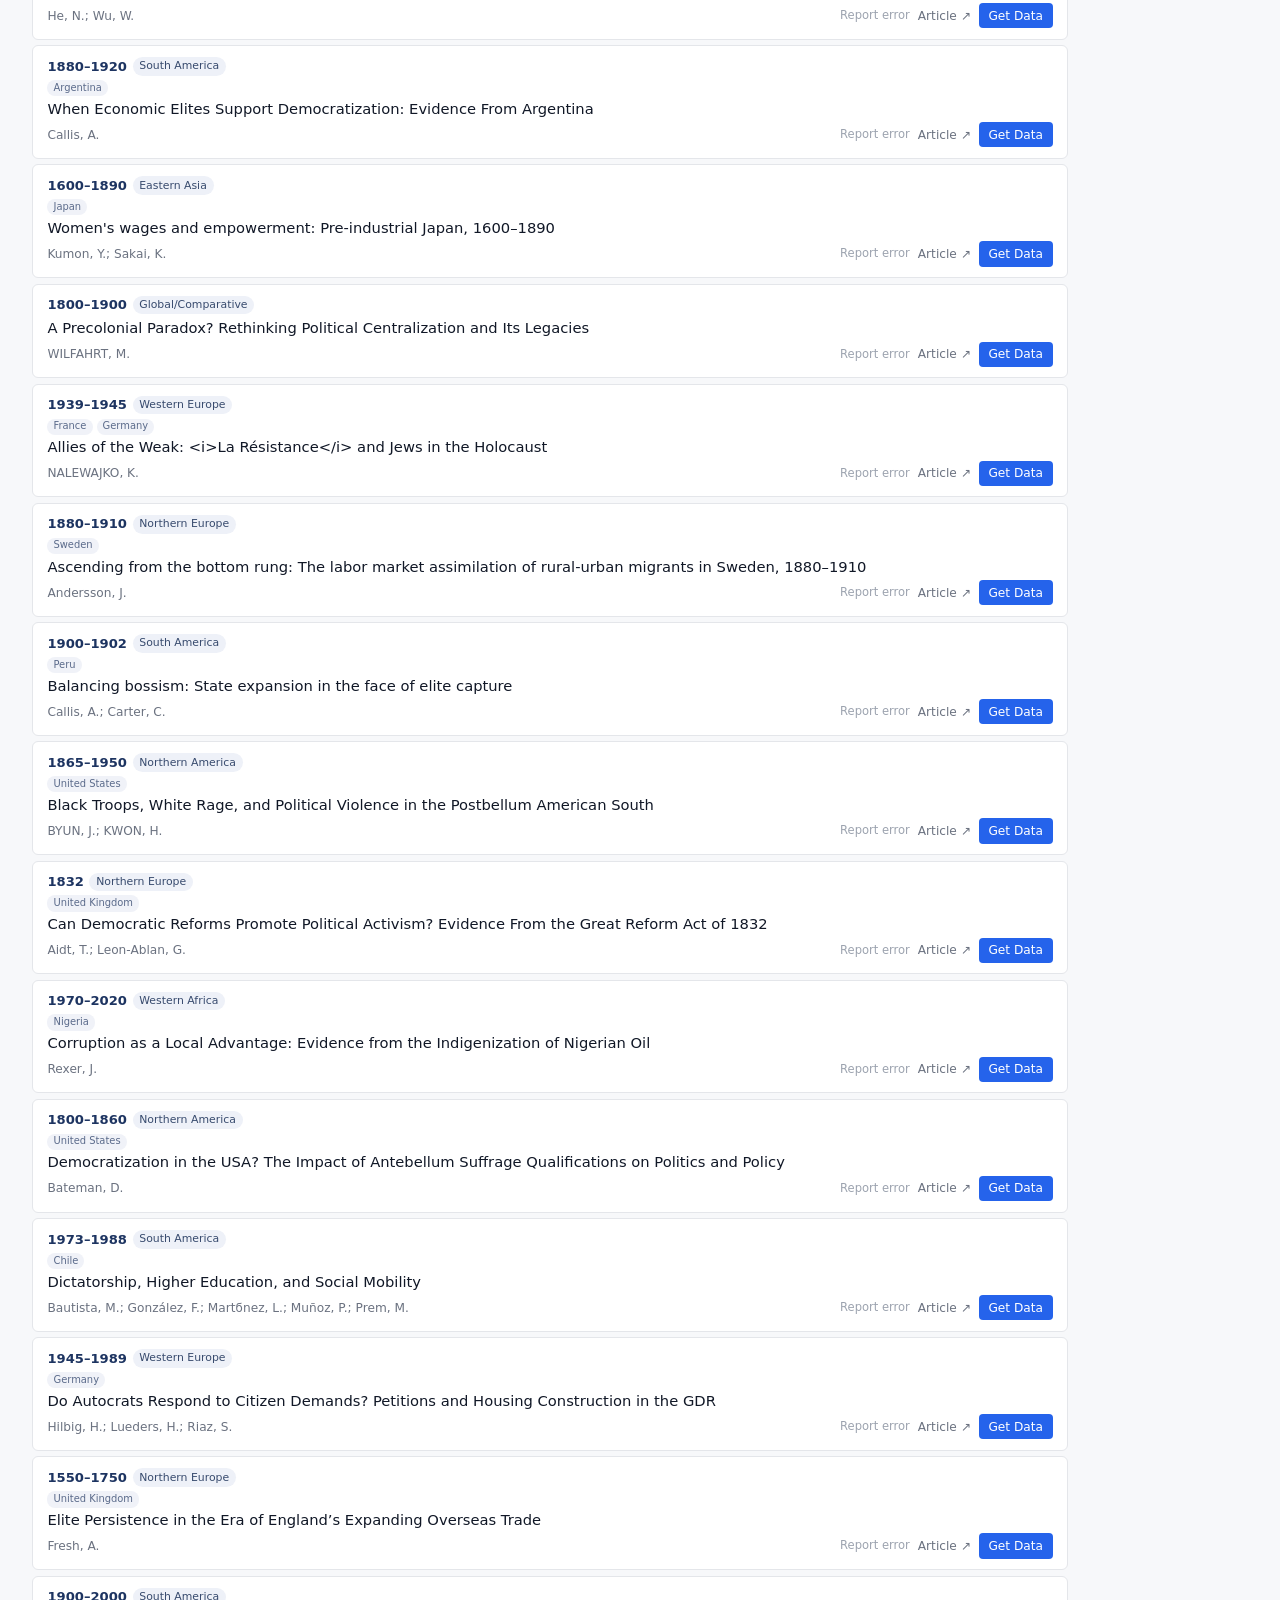
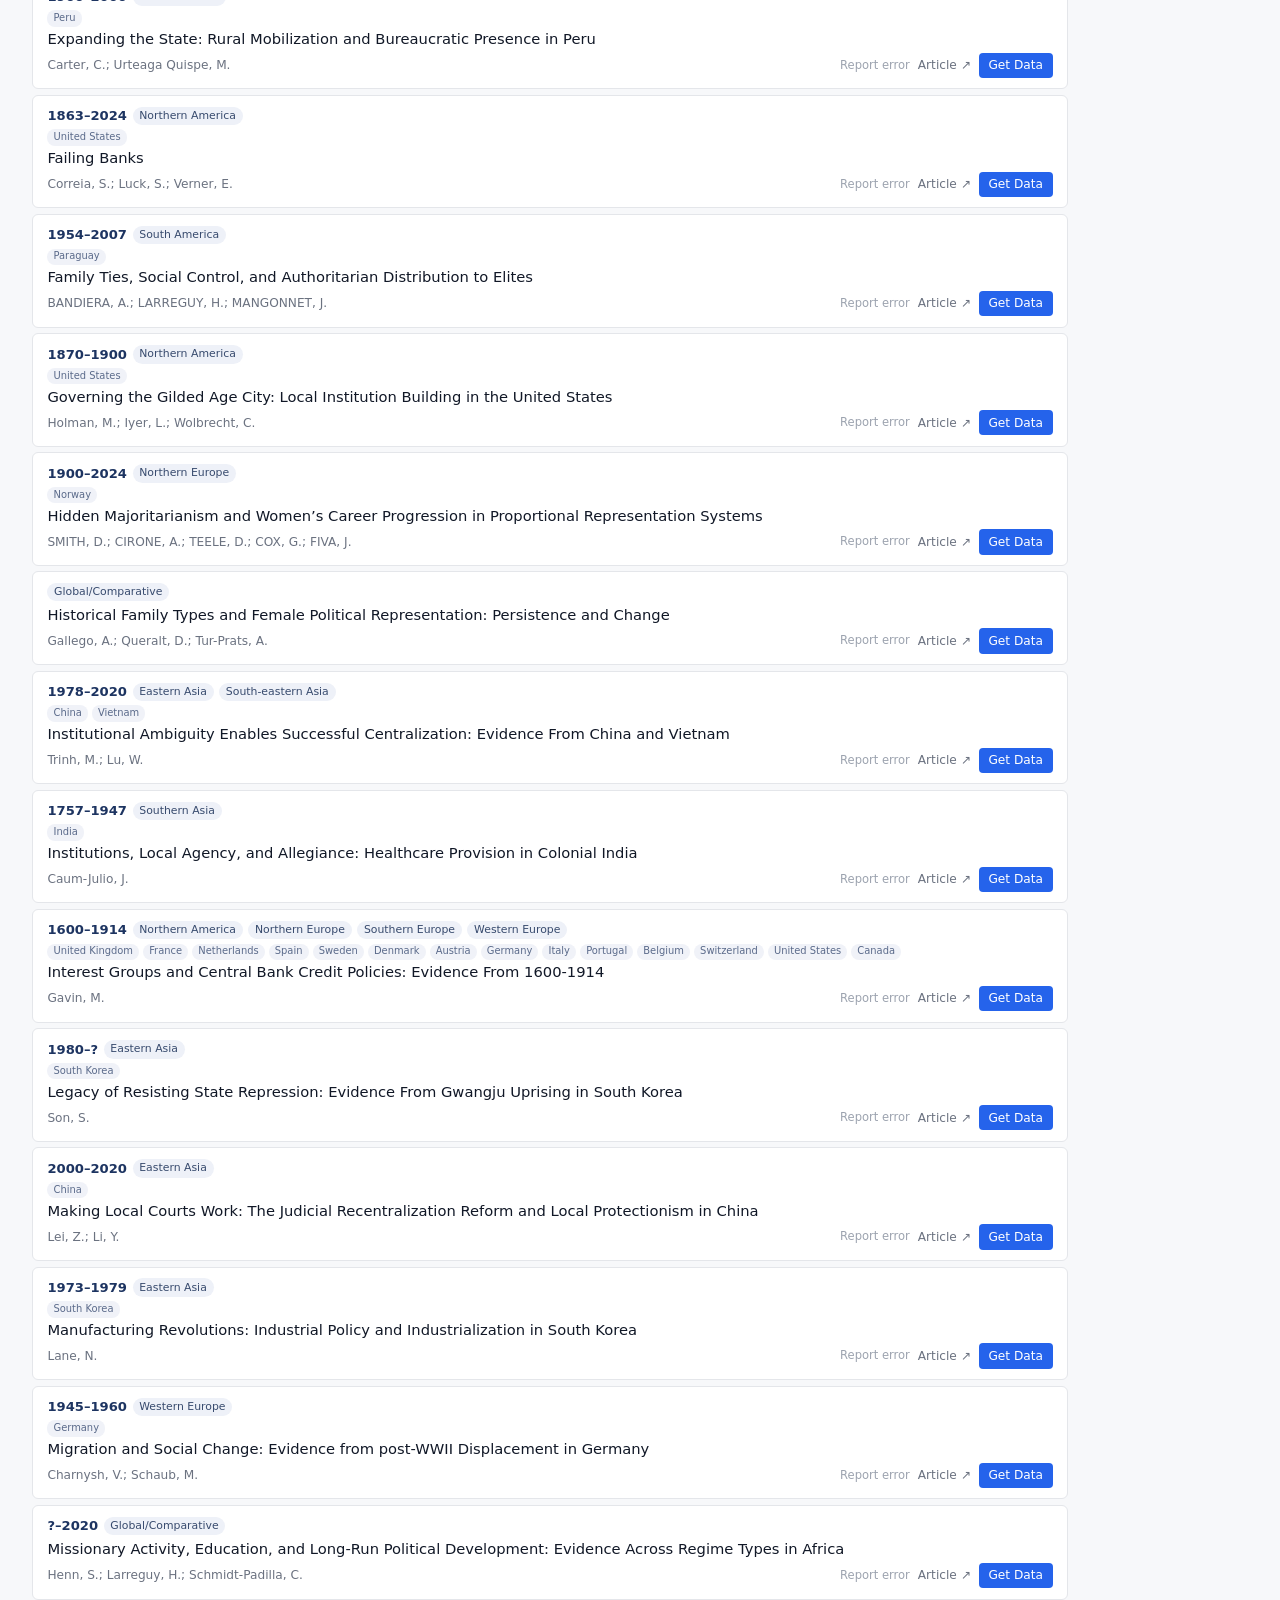
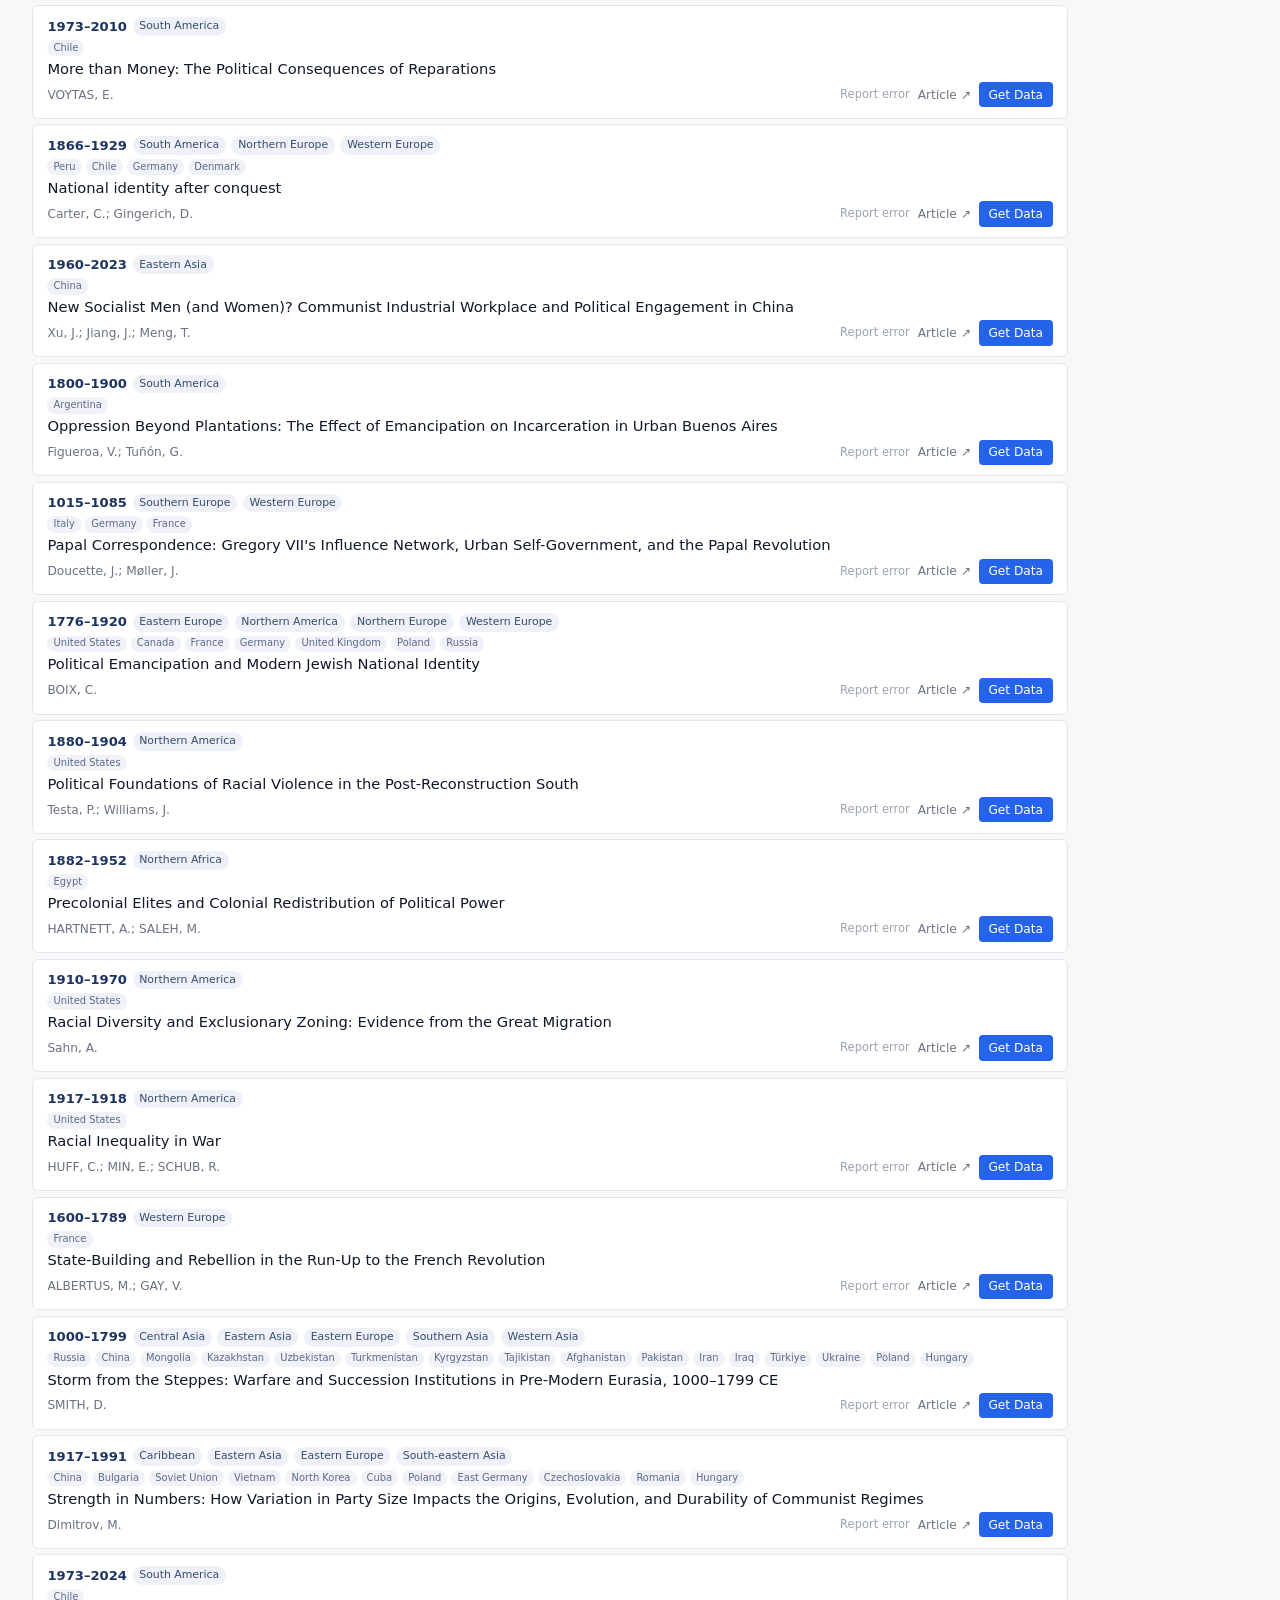
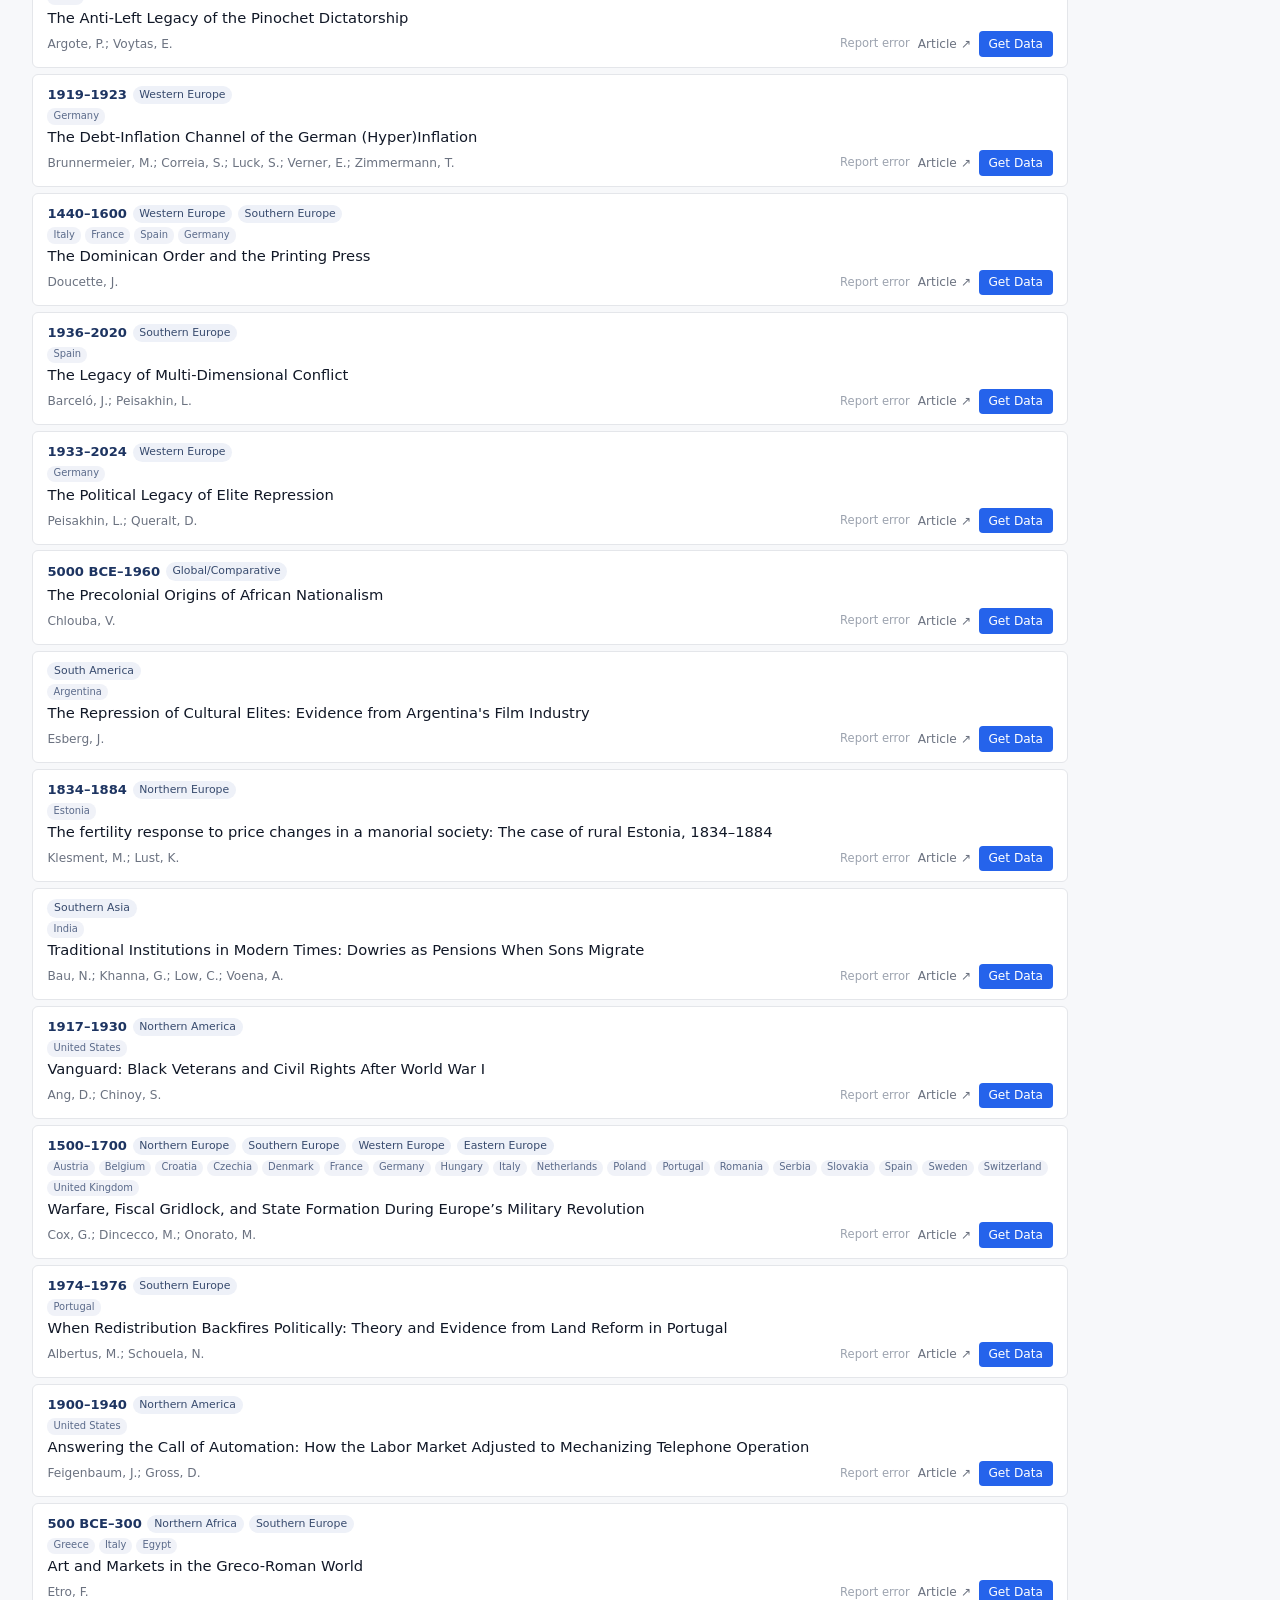
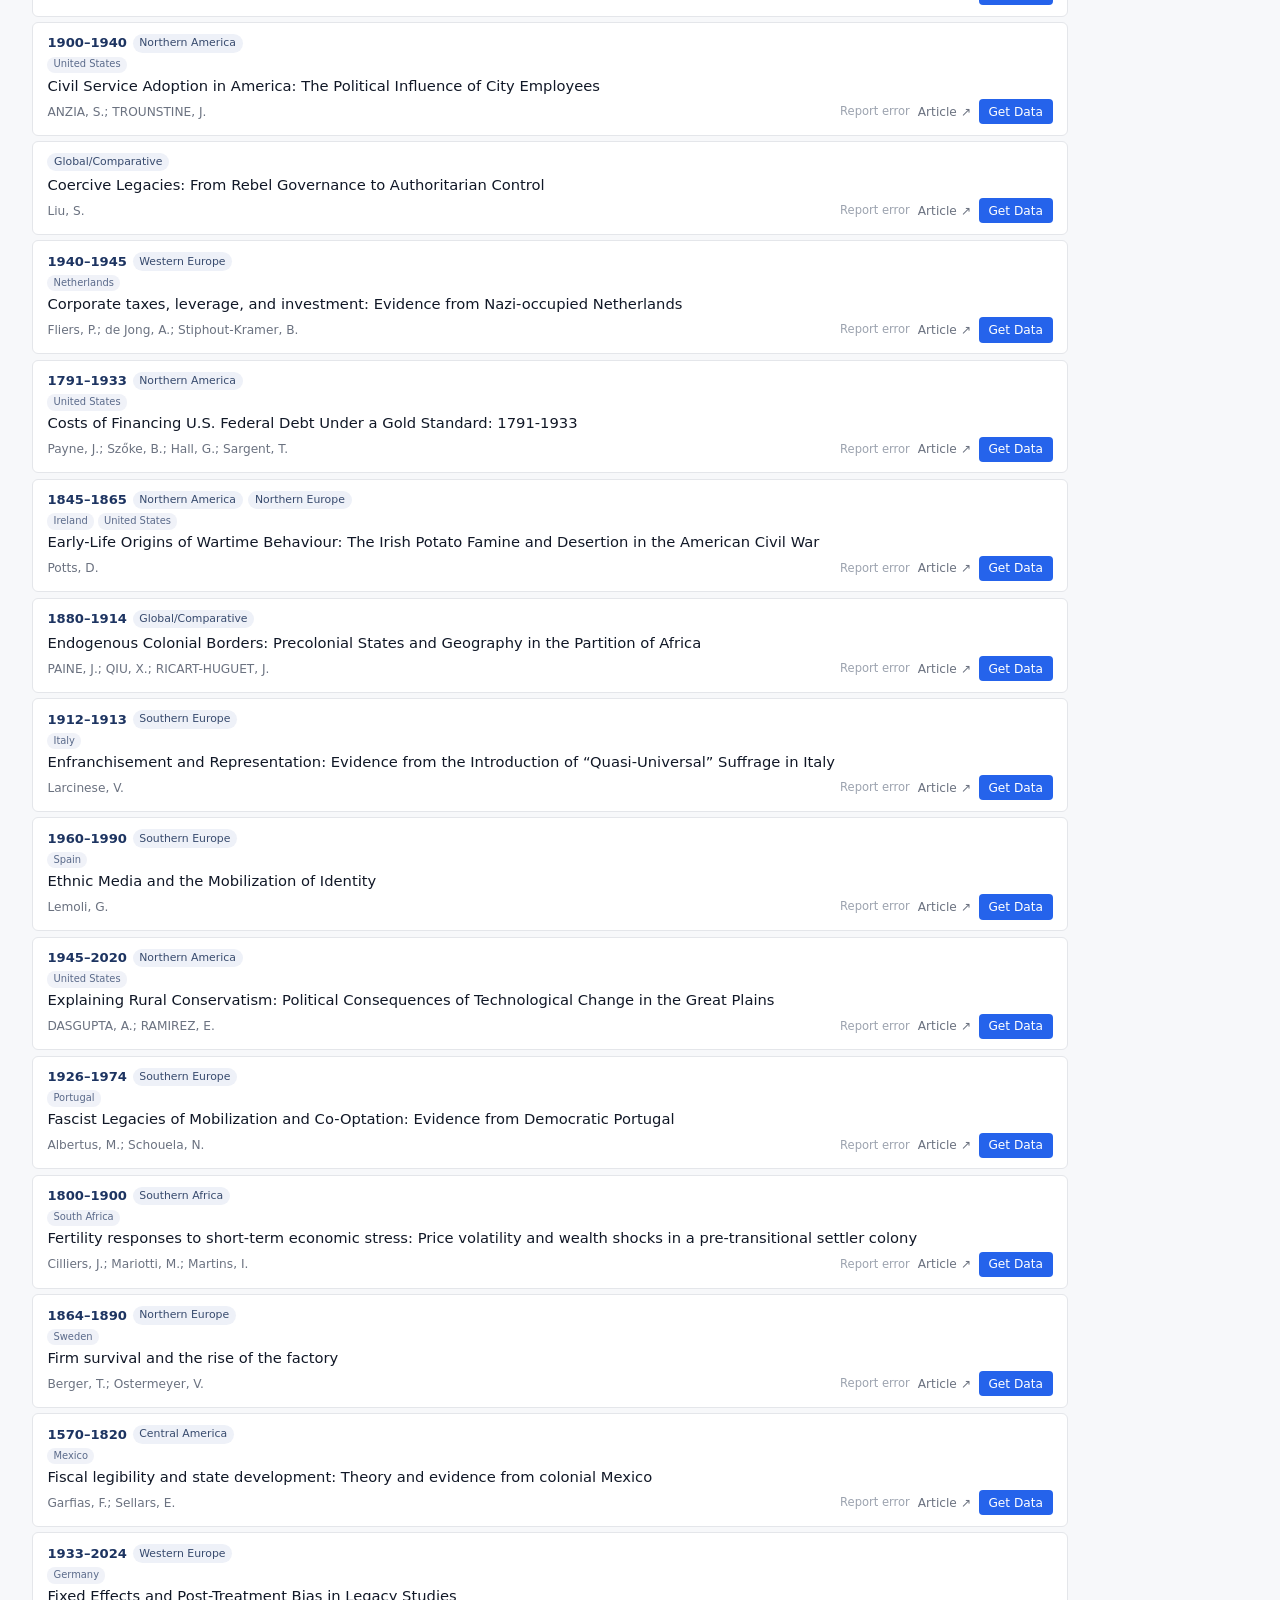
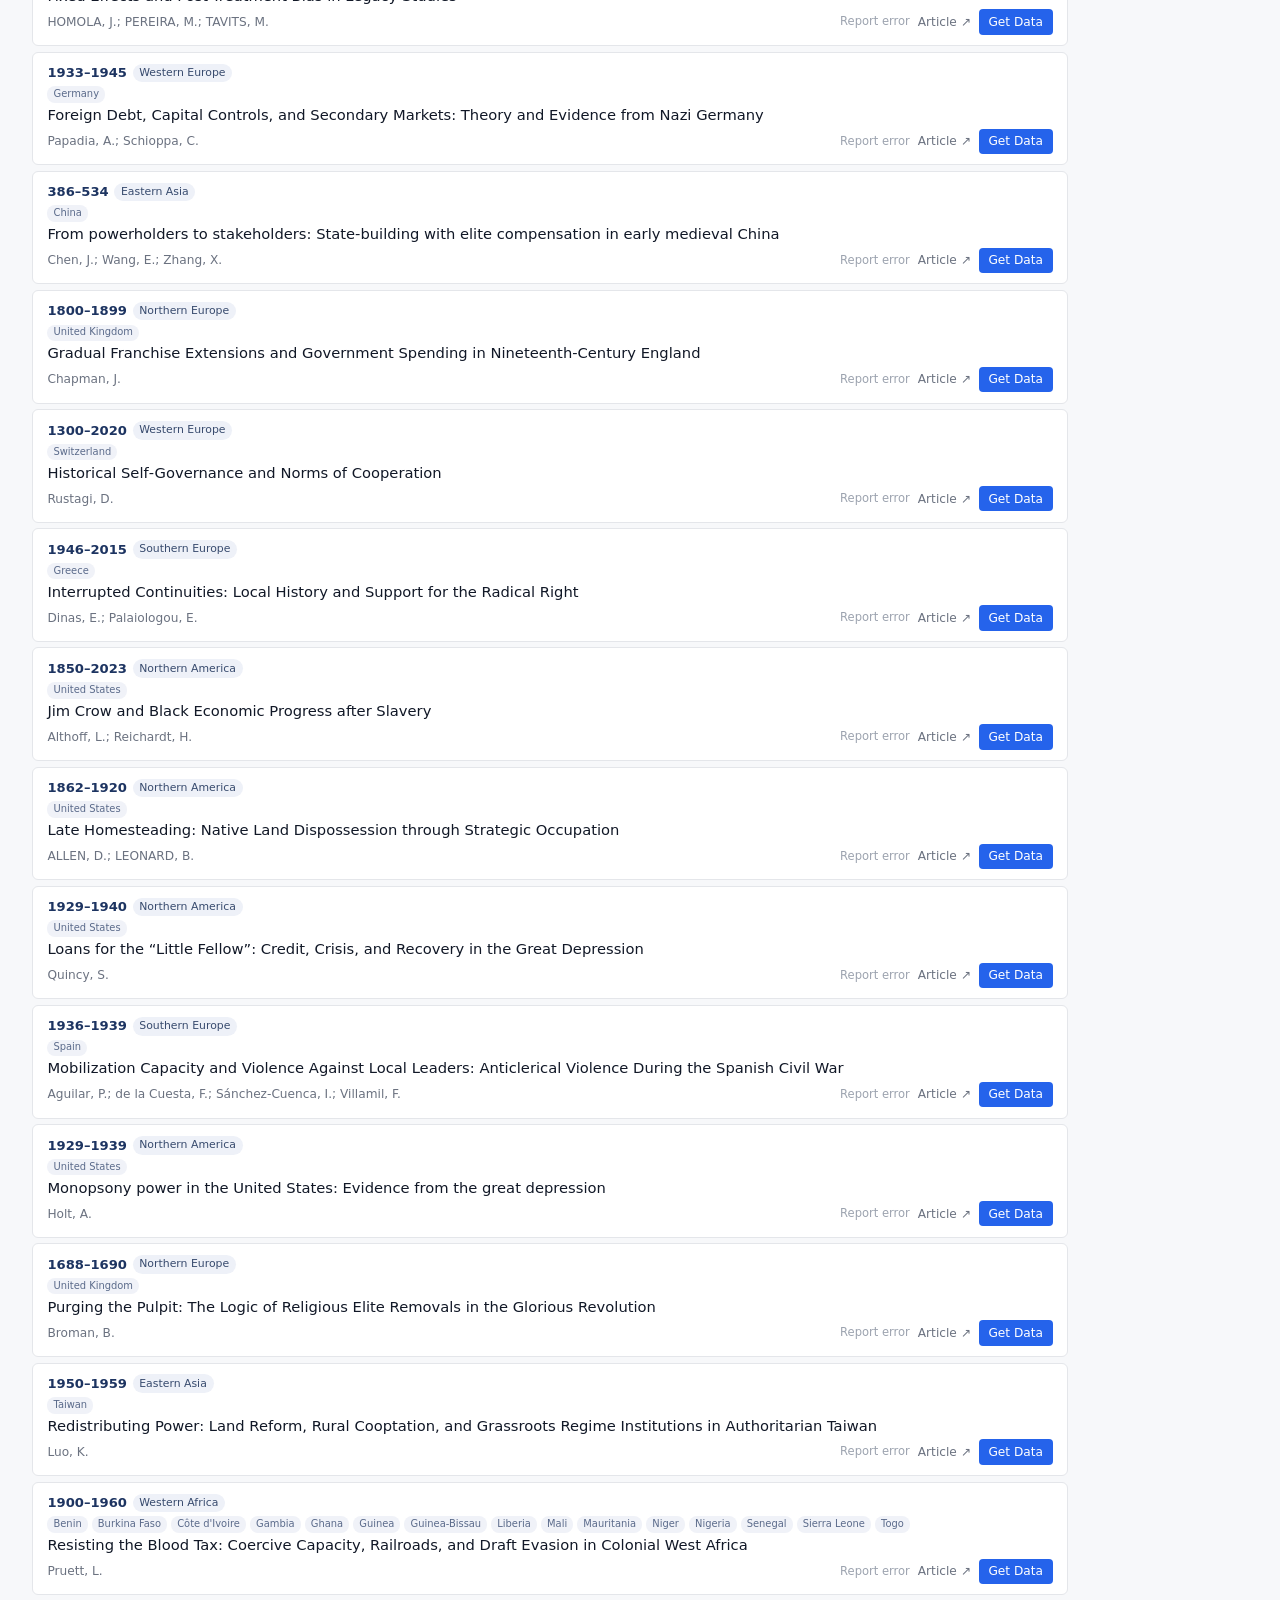
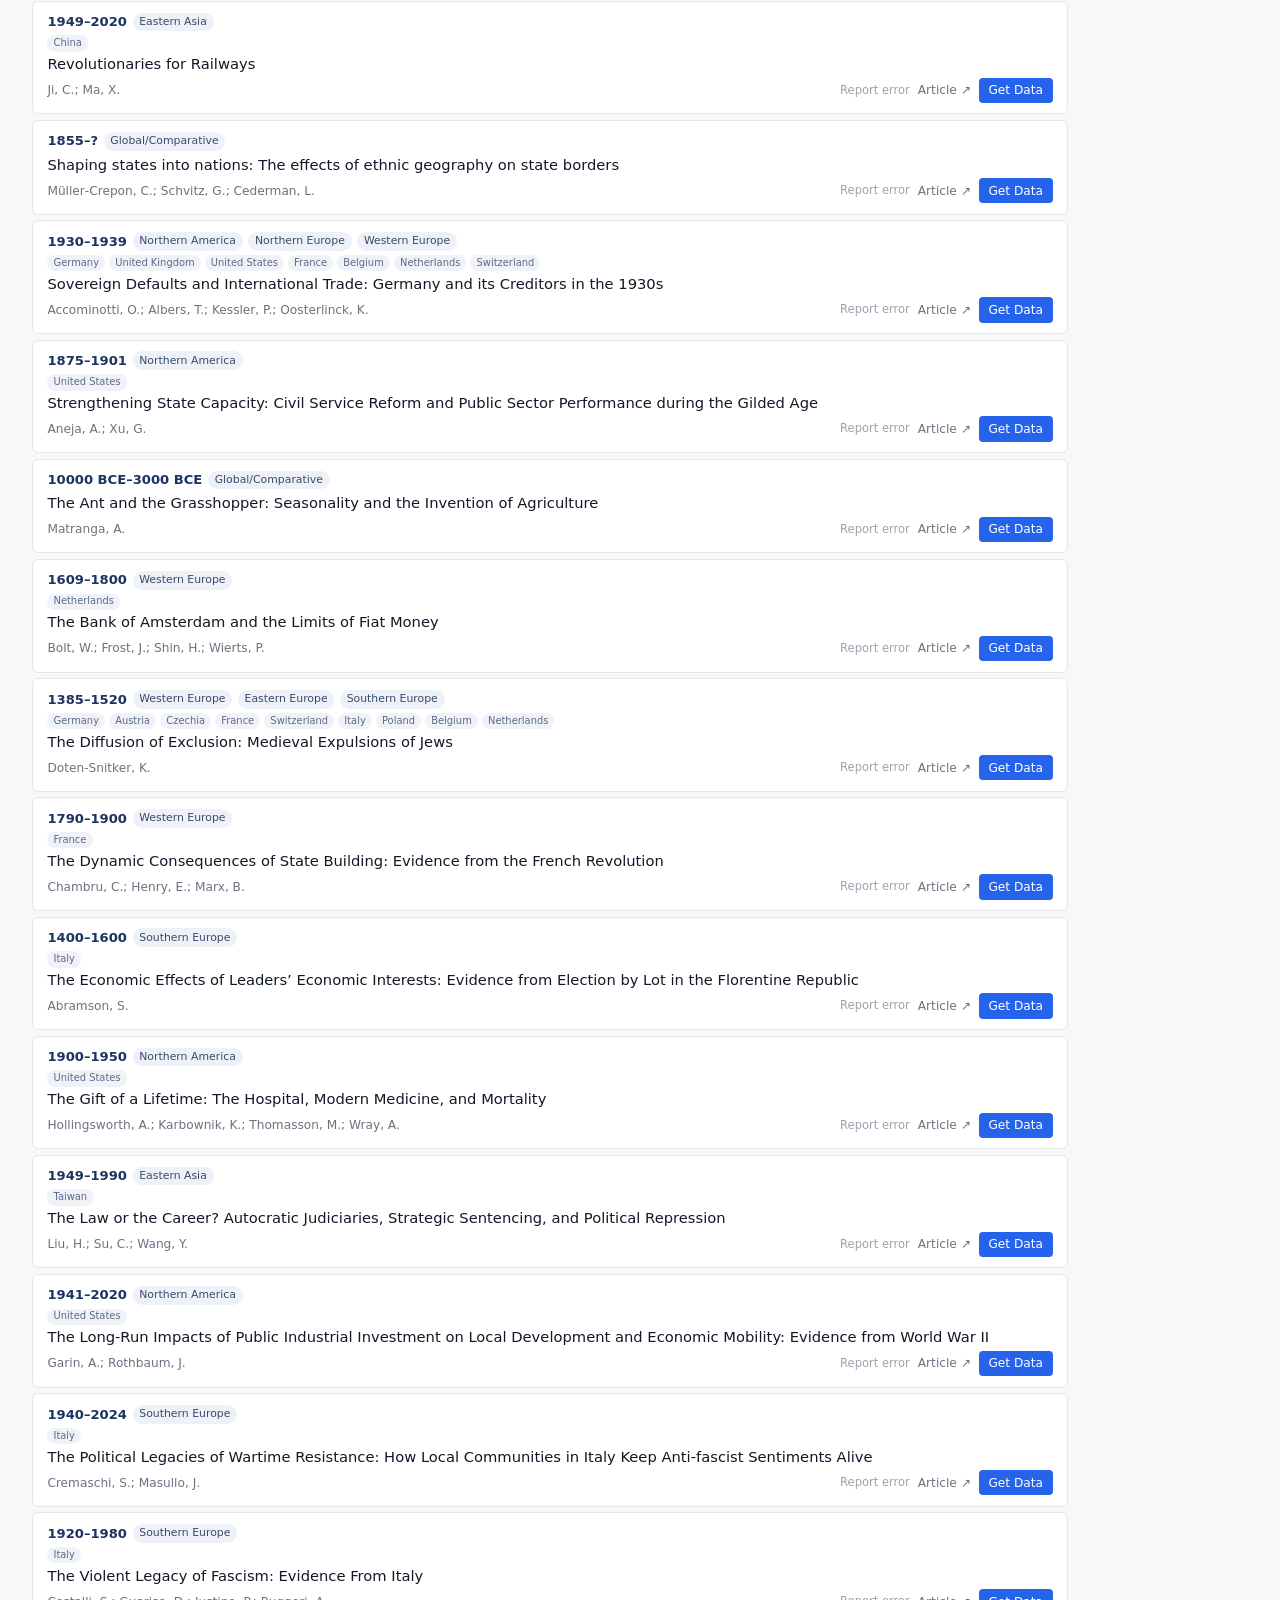
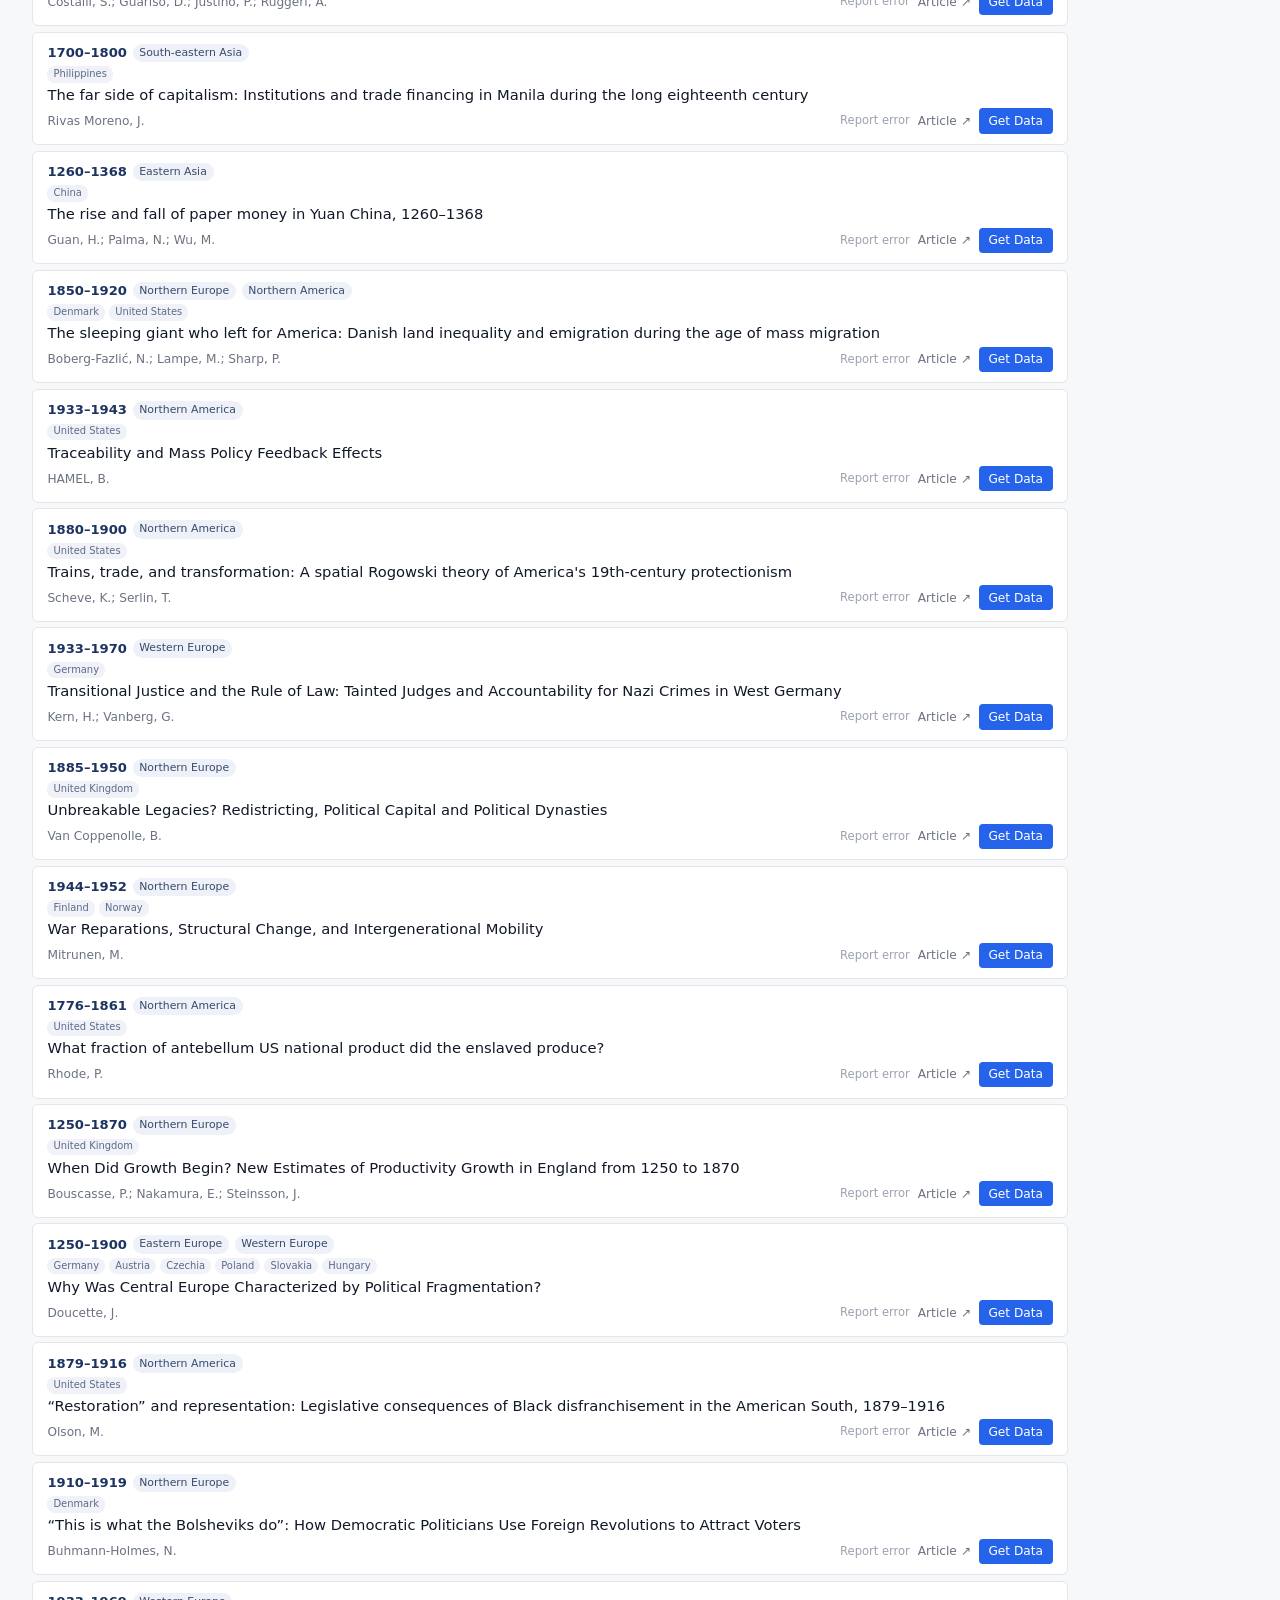
==== commit d0677c1a: "add more tests" ====
--- a/docs/index.html
+++ b/docs/index.html
@@ -25,6 +25,6 @@
     <p class="results-count" id="results-count"></p>
     <ul id="results" class="results-list"></ul>
   </main>
-  <script src="app.js"></script>
+  <script type="module" src="app.js"></script>
 </body>
 </html>
